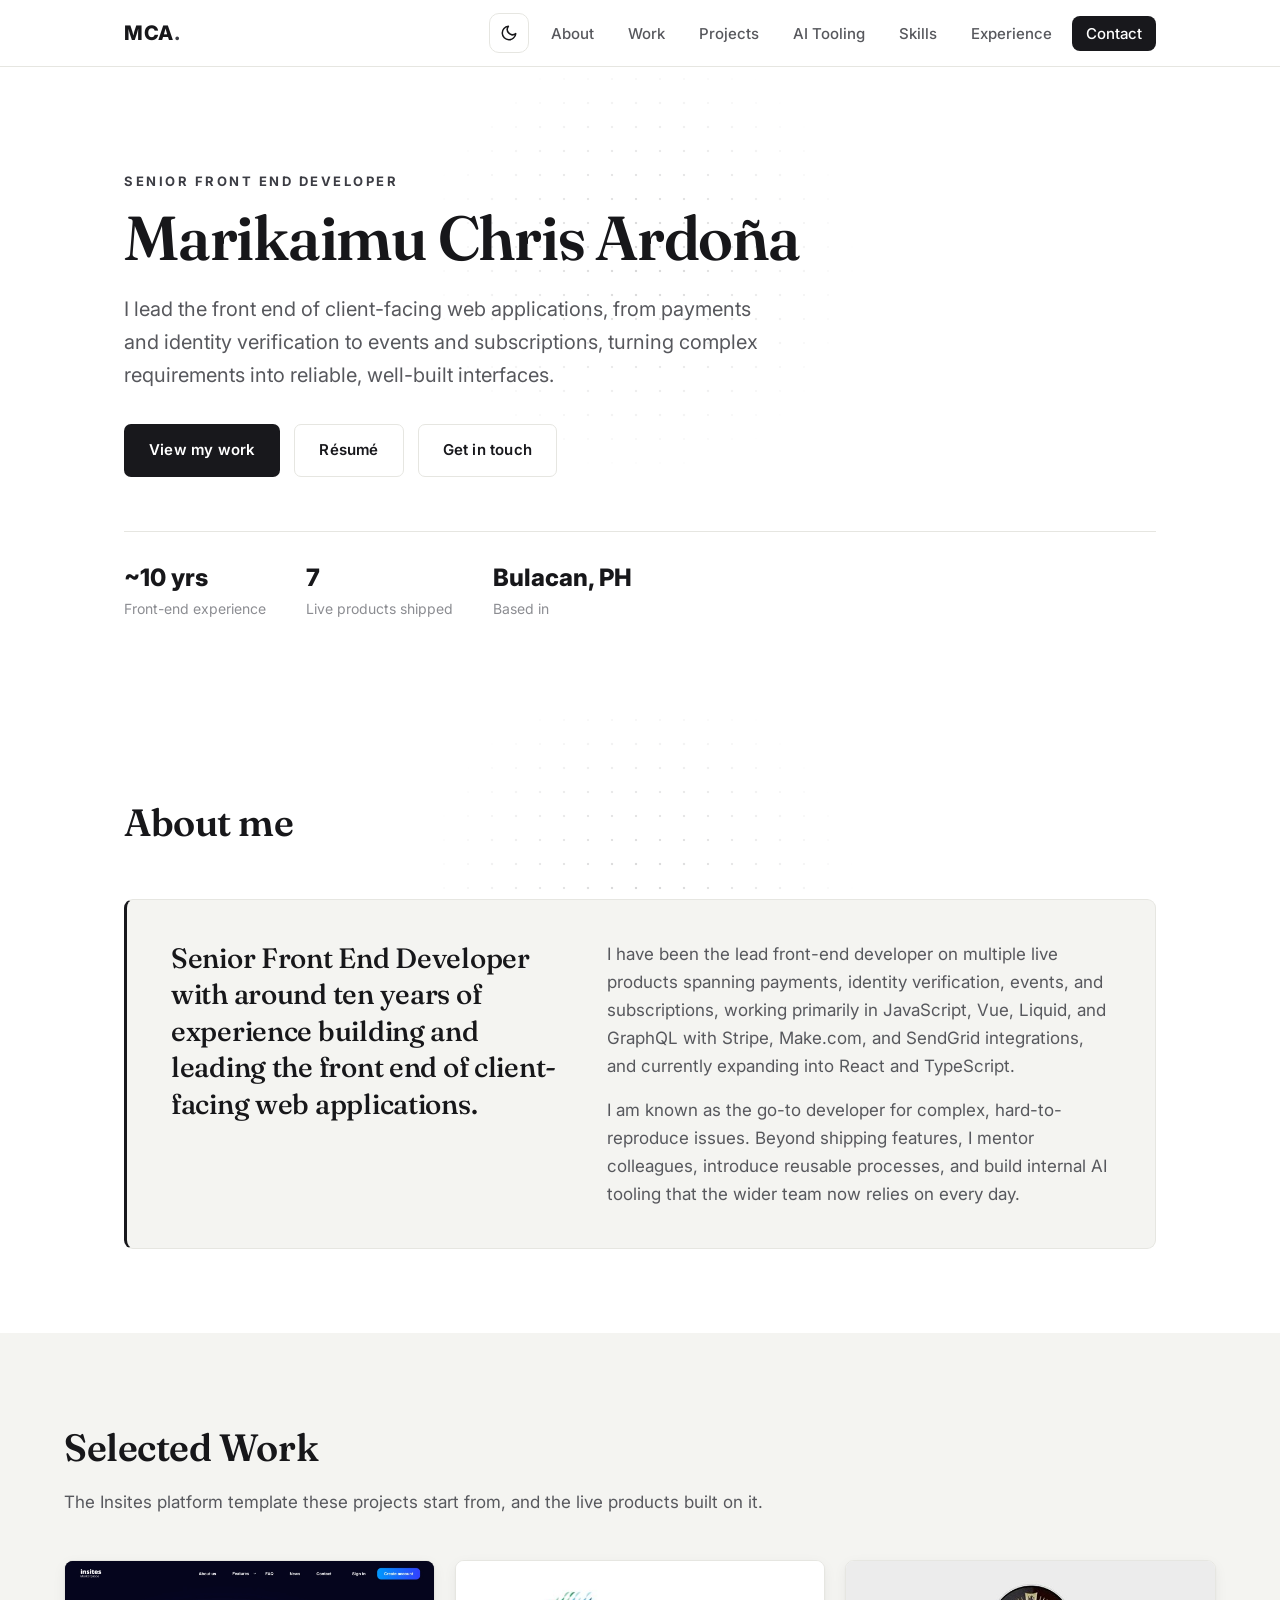
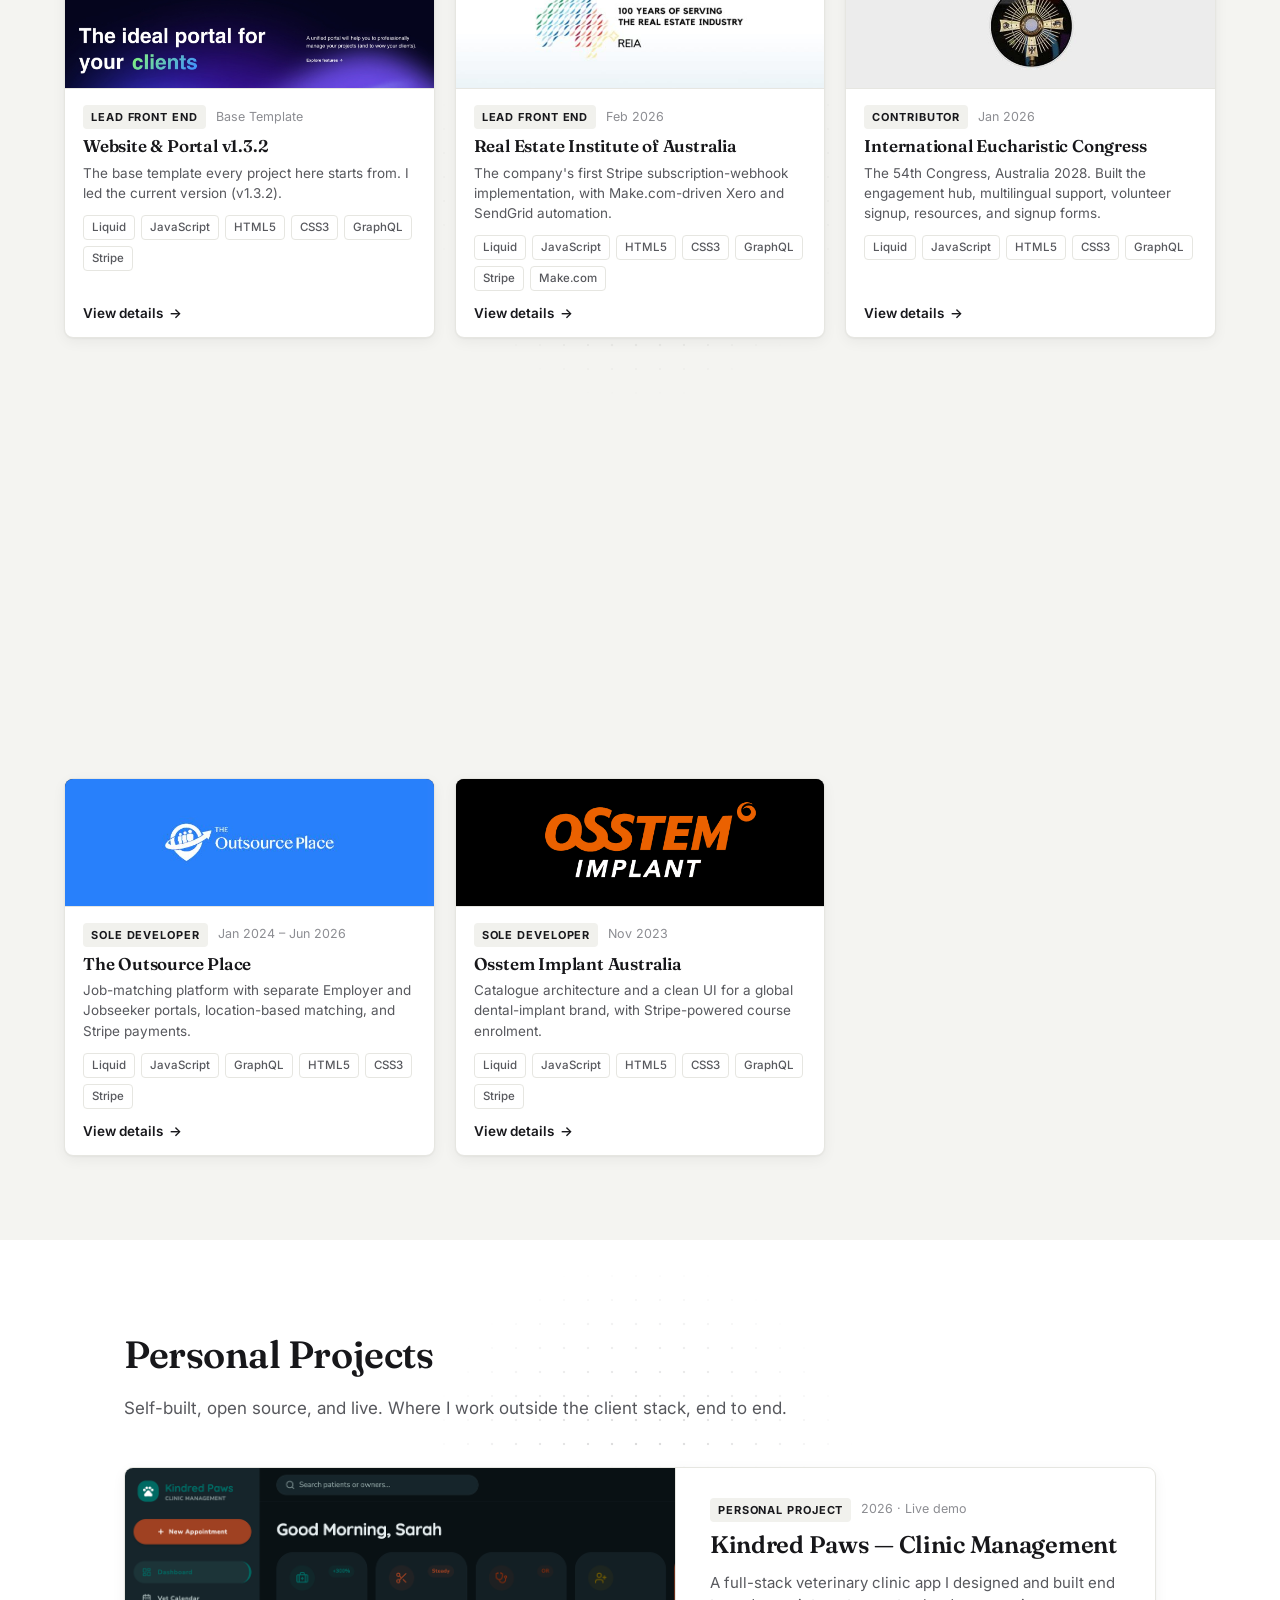
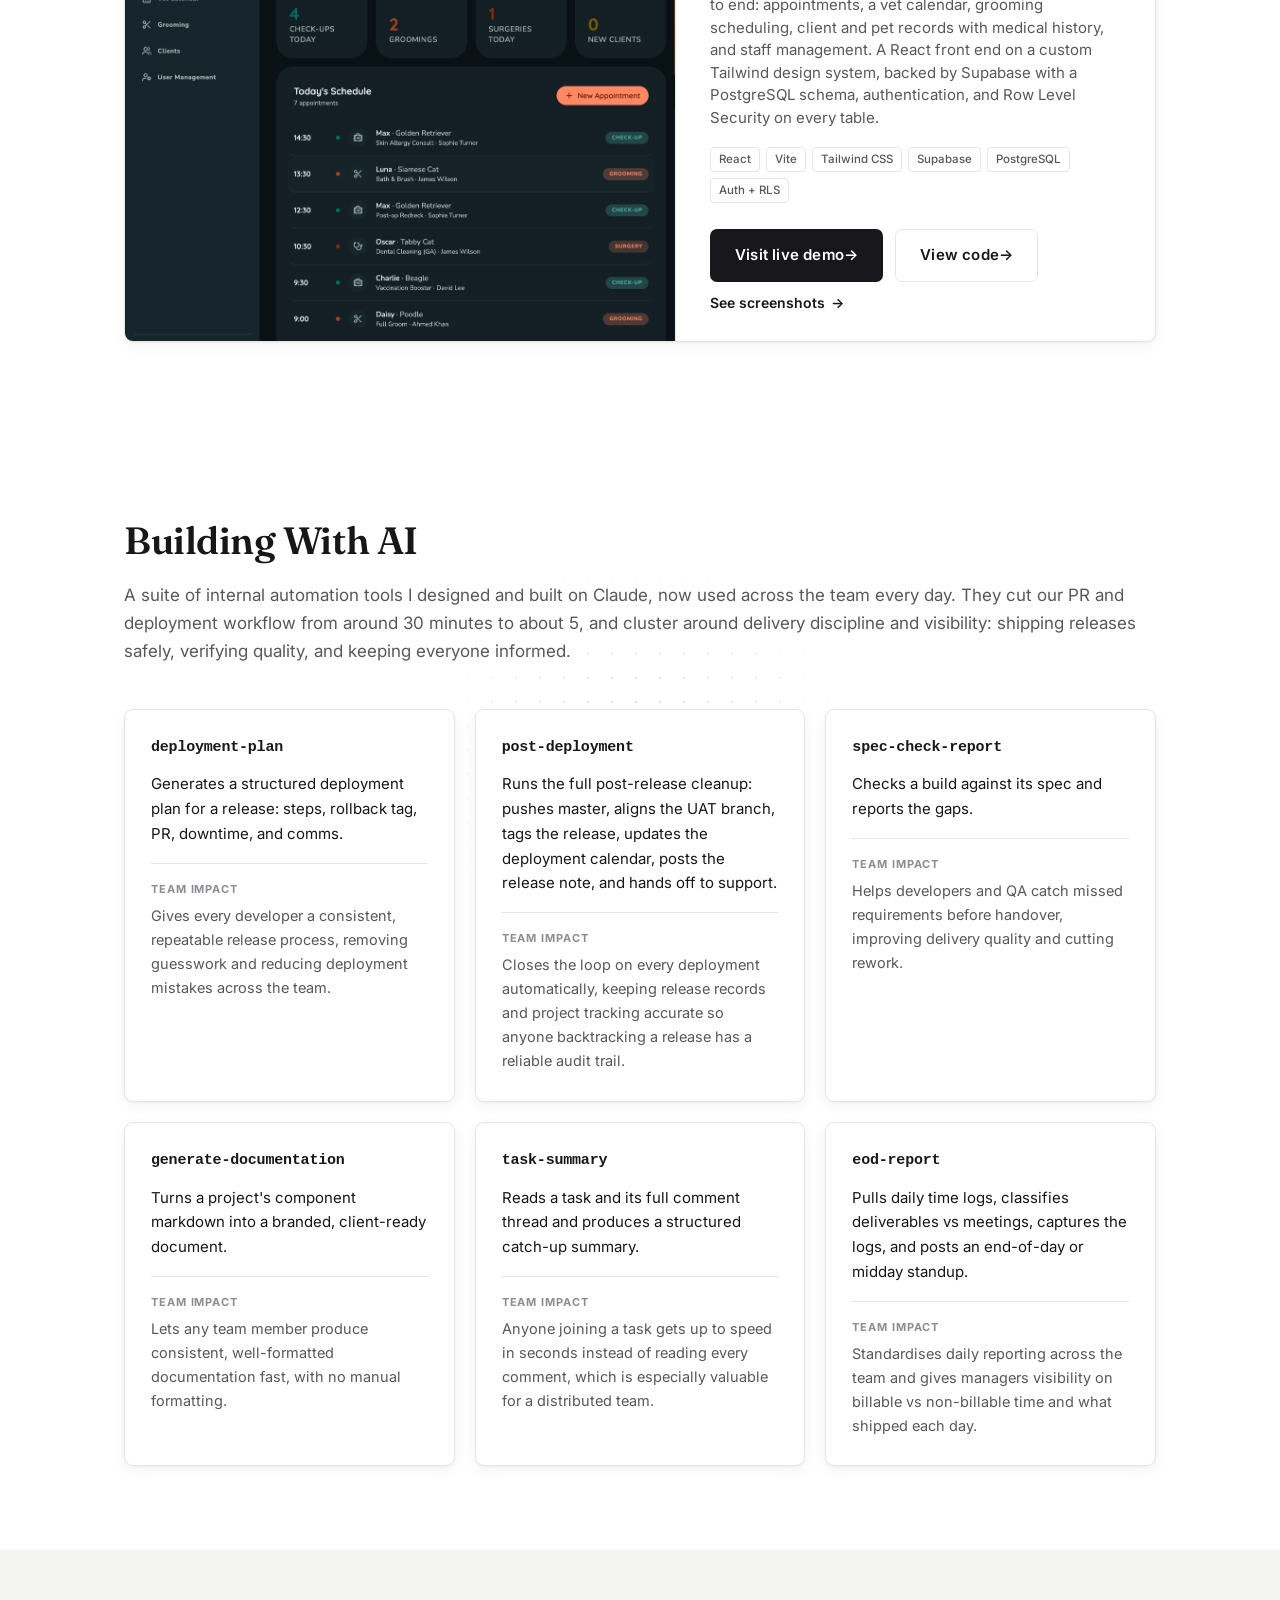
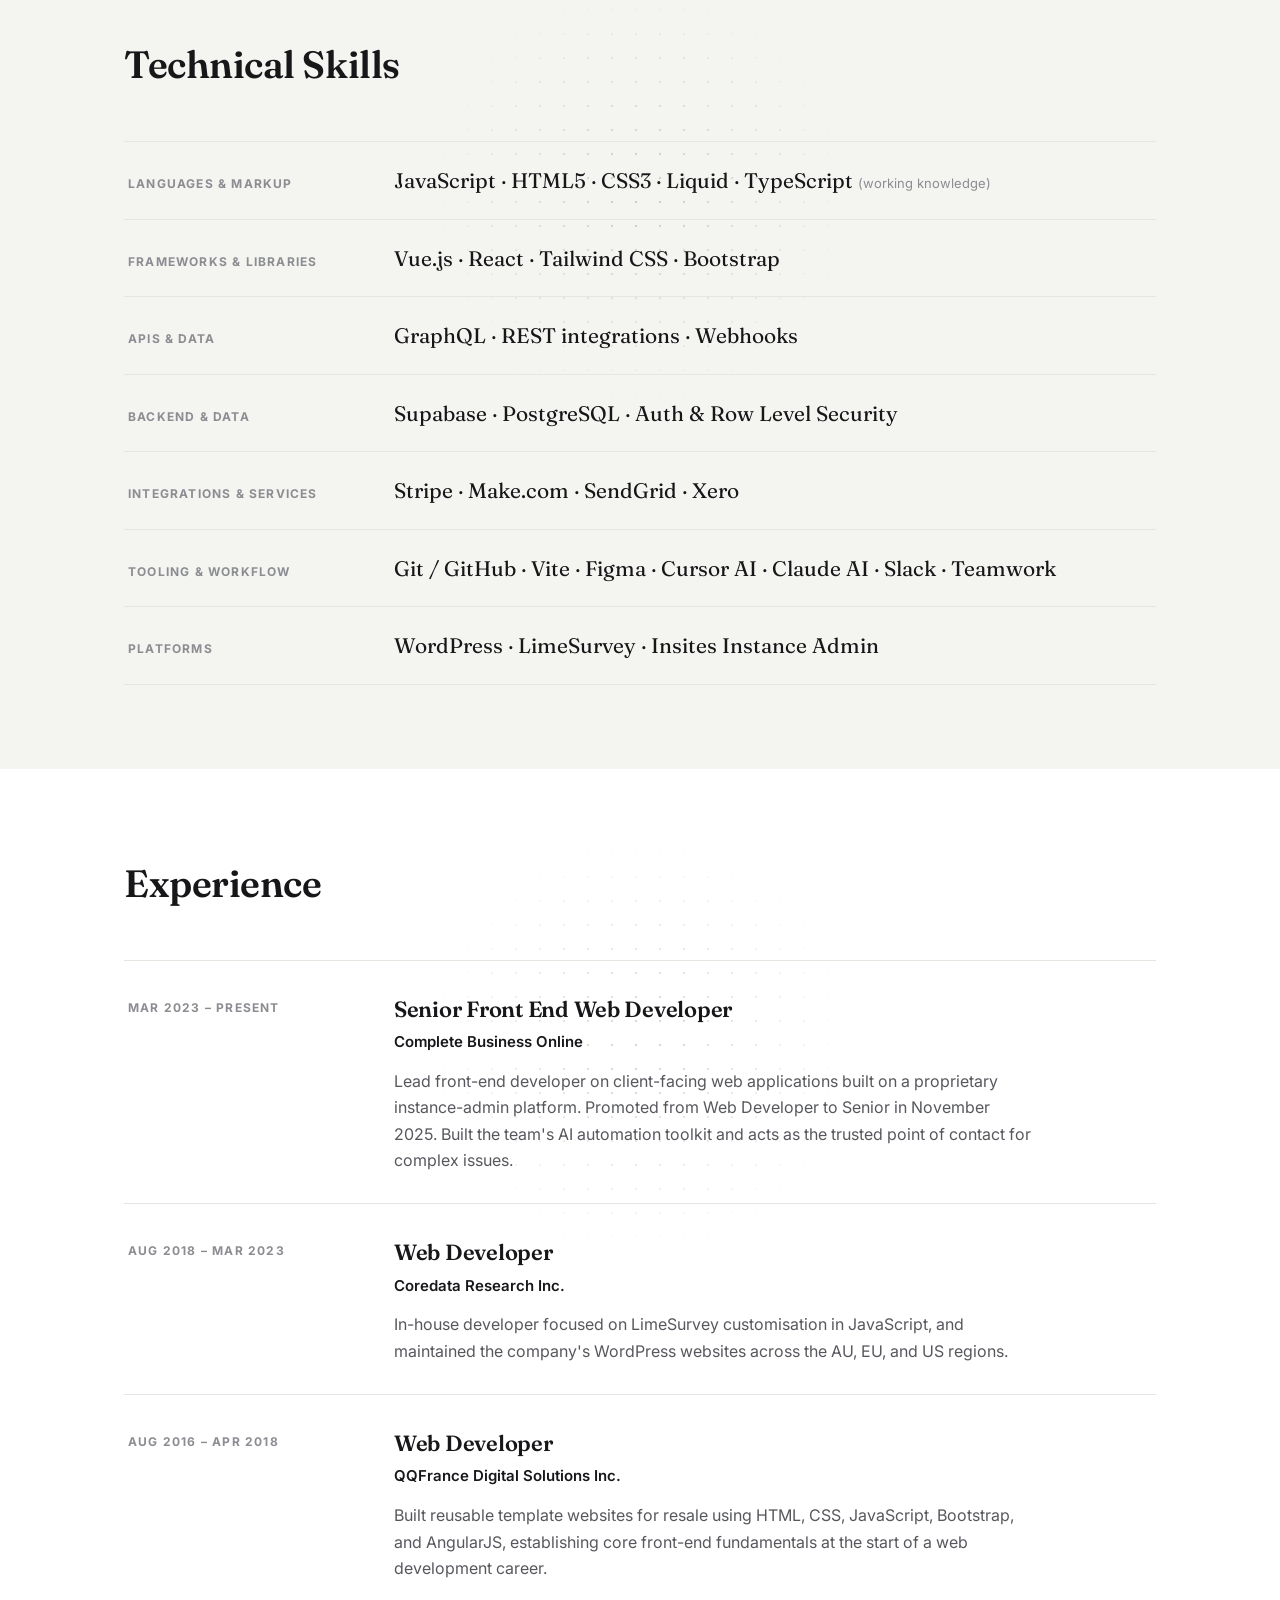
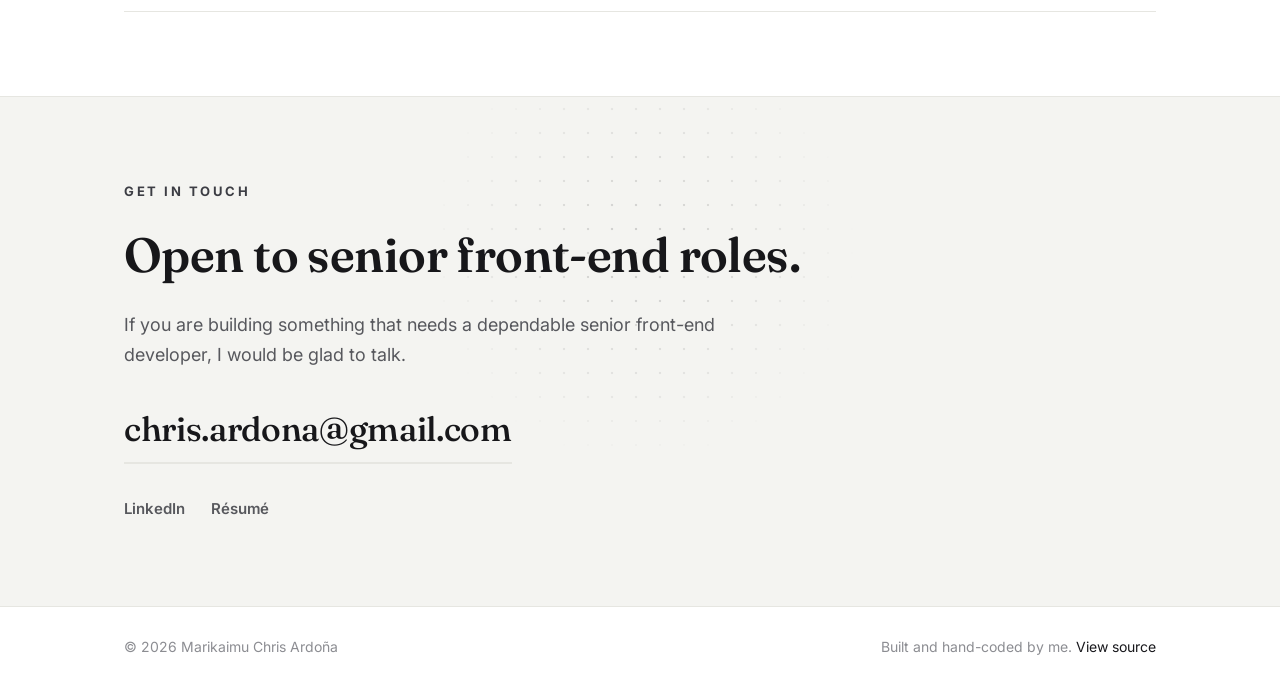
==== index.html @ 9d28af38 "Separate personal projects, compact cards, expand skills - New 'Personal Projects' section with a fe" ====
<!DOCTYPE html>
<html lang="en">
<head>
  <meta charset="UTF-8" />
  <meta name="viewport" content="width=device-width, initial-scale=1.0" />
  <title>Marikaimu Chris Ardoña — Senior Front End Developer</title>
  <meta name="description" content="Senior Front End Developer with around ten years of experience leading the front end of client-facing web applications across payments, identity verification, events, and subscriptions." />
  <meta name="author" content="Marikaimu Chris Ardoña" />

  <!-- Open Graph -->
  <meta property="og:type" content="website" />
  <meta property="og:title" content="Marikaimu Chris Ardoña — Senior Front End Developer" />
  <meta property="og:description" content="Senior Front End Developer leading client-facing web application builds. Vue, JavaScript, GraphQL, Stripe, and more." />
  <meta property="og:url" content="https://marikaimu-ardona.github.io" />
  <meta property="og:image" content="https://marikaimu-ardona.github.io/img/og-image.png" />
  <meta property="og:image:width" content="1200" />
  <meta property="og:image:height" content="630" />

  <!-- Twitter -->
  <meta name="twitter:card" content="summary_large_image" />
  <meta name="twitter:title" content="Marikaimu Chris Ardoña — Senior Front End Developer" />
  <meta name="twitter:description" content="Senior Front End Developer leading client-facing web application builds. Vue, JavaScript, GraphQL, Stripe, and more." />
  <meta name="twitter:image" content="https://marikaimu-ardona.github.io/img/og-image.png" />

  <!-- Icons -->
  <link rel="icon" href="favicon.svg" type="image/svg+xml" />
  <link rel="apple-touch-icon" href="apple-touch-icon.png" />

  <!-- Set theme before paint to avoid a flash of the wrong theme -->
  <script>
    (function () {
      try {
        var t = localStorage.getItem("theme");
        if (!t) t = window.matchMedia("(prefers-color-scheme: dark)").matches ? "dark" : "light";
        document.documentElement.setAttribute("data-theme", t);
      } catch (e) {}
    })();
  </script>

  <link rel="preconnect" href="https://fonts.googleapis.com" />
  <link rel="preconnect" href="https://fonts.gstatic.com" crossorigin />
  <link rel="stylesheet" href="https://fonts.googleapis.com/css2?family=Fraunces:opsz,wght@9..144,400;9..144,500;9..144,600;9..144,700&family=Inter:wght@400;500;600;700&display=swap" />
  <link rel="stylesheet" href="css/styles.css" />
</head>
<body>

  <!-- ============ Header / Nav ============ -->
  <header class="site-header" id="top">
    <div class="container nav-bar">
      <a href="#top" class="brand">MCA<span class="brand-dot">.</span></a>

      <div class="nav-cluster">
        <button class="theme-toggle" id="theme-toggle" type="button" aria-label="Toggle dark mode">
          <svg class="icon-sun" width="20" height="20" viewBox="0 0 24 24" fill="none" stroke="currentColor" stroke-width="2" stroke-linecap="round" aria-hidden="true">
            <circle cx="12" cy="12" r="4" /><path d="M12 2v2M12 20v2M4.9 4.9l1.4 1.4M17.7 17.7l1.4 1.4M2 12h2M20 12h2M4.9 19.1l1.4-1.4M17.7 6.3l1.4-1.4" />
          </svg>
          <svg class="icon-moon" width="18" height="18" viewBox="0 0 24 24" fill="none" stroke="currentColor" stroke-width="2" stroke-linecap="round" stroke-linejoin="round" aria-hidden="true">
            <path d="M21 12.8A9 9 0 1 1 11.2 3a7 7 0 0 0 9.8 9.8z" />
          </svg>
        </button>

        <nav class="nav" aria-label="Primary">
          <button class="nav-toggle" aria-expanded="false" aria-controls="nav-menu" aria-label="Toggle navigation">
            <span></span><span></span><span></span>
          </button>
          <ul class="nav-menu" id="nav-menu">
            <li><a href="#about">About</a></li>
            <li><a href="#work">Work</a></li>
            <li><a href="#personal">Projects</a></li>
            <li><a href="#tooling">AI Tooling</a></li>
            <li><a href="#skills">Skills</a></li>
            <li><a href="#experience">Experience</a></li>
            <li><a href="#contact" class="nav-cta">Contact</a></li>
          </ul>
        </nav>
      </div>
    </div>
  </header>

  <div class="nav-overlay" aria-hidden="true"></div>

  <main>

    <!-- ============ Hero ============ -->
    <section class="hero">
      <div class="container hero-inner">
        <p class="hero-eyebrow">Senior Front End Developer</p>
        <h1 class="hero-title">Marikaimu Chris Ardoña</h1>
        <p class="hero-lead">
          I lead the front end of client-facing web applications, from payments and identity
          verification to events and subscriptions, turning complex requirements into reliable,
          well-built interfaces.
        </p>
        <div class="hero-actions">
          <a href="#work" class="btn btn-primary">View my work</a>
          <a href="resume.html" class="btn btn-ghost">Résumé</a>
          <a href="#contact" class="btn btn-ghost">Get in touch</a>
        </div>
        <ul class="hero-stats">
          <li><strong data-count-to="10" data-prefix="~" data-suffix=" yrs">~10 yrs</strong><span>Front-end experience</span></li>
          <li><strong data-count-to="7">7</strong><span>Live products shipped</span></li>
          <li><strong>Bulacan, PH</strong><span>Based in</span></li>
        </ul>
      </div>
    </section>

    <!-- ============ About ============ -->
    <section id="about" class="section">
      <div class="container">
        <header class="section-head reveal">
          <h2>About me</h2>
        </header>
        <div class="about-panel reveal">
          <div class="about-grid">
            <p class="about-lead">
              Senior Front End Developer with around ten years of experience building and leading
              the front end of client-facing web applications.
            </p>
            <div class="about-body">
              <p>
                I have been the lead front-end developer on multiple live products spanning payments,
                identity verification, events, and subscriptions, working primarily in JavaScript, Vue,
                Liquid, and GraphQL with Stripe, Make.com, and SendGrid integrations, and currently
                expanding into React and TypeScript.
              </p>
              <p>
                I am known as the go-to developer for complex, hard-to-reproduce issues. Beyond shipping
                features, I mentor colleagues, introduce reusable processes, and build internal AI tooling
                that the wider team now relies on every day.
              </p>
            </div>
          </div>
        </div>
      </div>
    </section>

    <!-- ============ Work ============ -->
    <section id="work" class="section section-alt">
      <div class="container">
        <header class="section-head reveal">
          <h2>Selected Work</h2>
          <p class="section-sub">The Insites platform template these projects start from, and the live products built on it.</p>
        </header>

        <div class="projects">

          <!-- Website & Portal template (foundation) -->
          <article class="project-card reveal" data-dialog="dlg-wpt">
            <div class="project-banner project-banner--top">
              <img src="img/wpt/wpt_screen.jpg" alt="Website and Portal base template" loading="lazy" />
            </div>
            <div class="project-card-body">
              <div class="project-meta">
                <span class="project-tag-role">Lead Front End</span>
                <span class="project-date">Base Template</span>
              </div>
              <h3 class="project-title">Website &amp; Portal v1.3.2</h3>
              <p class="project-blurb">The base template every project here starts from. I led the current version (v1.3.2).</p>
              <ul class="project-tech">
                <li>Liquid</li><li>JavaScript</li><li>HTML5</li><li>CSS3</li><li>GraphQL</li><li>Stripe</li>
              </ul>
              <button type="button" class="project-view" data-dialog="dlg-wpt" aria-haspopup="dialog" aria-controls="dlg-wpt">
                View details <span aria-hidden="true">&rarr;</span>
              </button>
            </div>
          </article>

          <article class="project-card reveal" data-dialog="dlg-reia">
            <div class="project-banner">
              <img src="img/reia/reia_banner.png" alt="Real Estate Institute of Australia logo" loading="lazy" />
            </div>
            <div class="project-card-body">
              <div class="project-meta">
                <span class="project-tag-role">Lead Front End</span>
                <span class="project-date">Feb 2026</span>
              </div>
              <h3 class="project-title">Real Estate Institute of Australia</h3>
              <p class="project-blurb">The company's first Stripe subscription-webhook implementation, with Make.com-driven Xero and SendGrid automation.</p>
              <ul class="project-tech">
                <li>Liquid</li><li>JavaScript</li><li>HTML5</li><li>CSS3</li><li>GraphQL</li><li>Stripe</li><li>Make.com</li>
              </ul>
              <button type="button" class="project-view" data-dialog="dlg-reia" aria-haspopup="dialog" aria-controls="dlg-reia">
                View details <span aria-hidden="true">&rarr;</span>
              </button>
            </div>
          </article>

          <article class="project-card reveal" data-dialog="dlg-iec">
            <div class="project-banner">
              <img src="img/iec/iec_banner.png" alt="International Eucharistic Congress emblem" loading="lazy" />
            </div>
            <div class="project-card-body">
              <div class="project-meta">
                <span class="project-tag-role">Contributor</span>
                <span class="project-date">Jan 2026</span>
              </div>
              <h3 class="project-title">International Eucharistic Congress</h3>
              <p class="project-blurb">The 54th Congress, Australia 2028. Built the engagement hub, multilingual support, volunteer signup, resources, and signup forms.</p>
              <ul class="project-tech">
                <li>Liquid</li><li>JavaScript</li><li>HTML5</li><li>CSS3</li><li>GraphQL</li>
              </ul>
              <button type="button" class="project-view" data-dialog="dlg-iec" aria-haspopup="dialog" aria-controls="dlg-iec">
                View details <span aria-hidden="true">&rarr;</span>
              </button>
            </div>
          </article>

          <article class="project-card reveal" data-dialog="dlg-gyc">
            <div class="project-banner">
              <img src="img/gyc/gyc_banner.png" alt="Grand Yacht Crew logo" loading="lazy" />
            </div>
            <div class="project-card-body">
              <div class="project-meta">
                <span class="project-tag-role">Contributor</span>
                <span class="project-date">Jul 2025</span>
              </div>
              <h3 class="project-title">Grand Yacht Crew</h3>
              <p class="project-blurb">Community platform for professional yacht crew. Built key pages on a heavily customised UI and began integrating AI-assisted development.</p>
              <ul class="project-tech">
                <li>Liquid</li><li>JavaScript</li><li>HTML5</li><li>CSS3</li><li>GraphQL</li>
              </ul>
              <button type="button" class="project-view" data-dialog="dlg-gyc" aria-haspopup="dialog" aria-controls="dlg-gyc">
                View details <span aria-hidden="true">&rarr;</span>
              </button>
            </div>
          </article>

          <article class="project-card reveal" data-dialog="dlg-ncchc">
            <div class="project-banner">
              <img src="img/ncchc/ncchc_banner.png" alt="Family Day Care Australia logo" loading="lazy" />
            </div>
            <div class="project-card-body">
              <div class="project-meta">
                <span class="project-tag-role">Lead Front End</span>
                <span class="project-date">Jun 2025</span>
              </div>
              <h3 class="project-title">Nationally Coordinated Criminal History Checks</h3>
              <p class="project-blurb">Criminal background-check platform with Stripe payments and a points-based ID and selfie verification flow.</p>
              <ul class="project-tech">
                <li>Vue</li><li>JavaScript</li><li>Liquid</li><li>HTML5</li><li>CSS3</li><li>GraphQL</li><li>Stripe</li>
              </ul>
              <button type="button" class="project-view" data-dialog="dlg-ncchc" aria-haspopup="dialog" aria-controls="dlg-ncchc">
                View details <span aria-hidden="true">&rarr;</span>
              </button>
            </div>
          </article>

          <article class="project-card reveal" data-dialog="dlg-abcc">
            <div class="project-banner">
              <img src="img/bcc/bcc_banner.png" alt="Australian British Chamber of Commerce logo" loading="lazy" />
            </div>
            <div class="project-card-body">
              <div class="project-meta">
                <span class="project-tag-role">Lead Front End</span>
                <span class="project-date">Apr 2024</span>
              </div>
              <h3 class="project-title">Australian British Chamber of Commerce</h3>
              <p class="project-blurb">Events platform with a Make.com automation syncing Xero and SendGrid, plus real-time Slack error alerts.</p>
              <ul class="project-tech">
                <li>Liquid</li><li>JavaScript</li><li>HTML5</li><li>CSS3</li><li>GraphQL</li><li>Stripe</li><li>Make.com</li>
              </ul>
              <button type="button" class="project-view" data-dialog="dlg-abcc" aria-haspopup="dialog" aria-controls="dlg-abcc">
                View details <span aria-hidden="true">&rarr;</span>
              </button>
            </div>
          </article>

          <article class="project-card reveal" data-dialog="dlg-top">
            <div class="project-banner">
              <img src="img/top/top_banner.png" alt="The Outsource Place logo" loading="lazy" />
            </div>
            <div class="project-card-body">
              <div class="project-meta">
                <span class="project-tag-role">Sole Developer</span>
                <span class="project-date">Jan 2024 &ndash; Jun 2026</span>
              </div>
              <h3 class="project-title">The Outsource Place</h3>
              <p class="project-blurb">Job-matching platform with separate Employer and Jobseeker portals, location-based matching, and Stripe payments.</p>
              <ul class="project-tech">
                <li>Liquid</li><li>JavaScript</li><li>GraphQL</li><li>HTML5</li><li>CSS3</li><li>Stripe</li>
              </ul>
              <button type="button" class="project-view" data-dialog="dlg-top" aria-haspopup="dialog" aria-controls="dlg-top">
                View details <span aria-hidden="true">&rarr;</span>
              </button>
            </div>
          </article>

          <article class="project-card reveal" data-dialog="dlg-oss">
            <div class="project-banner">
              <img src="img/oss/oss_banner.png" alt="Osstem Implant logo" loading="lazy" />
            </div>
            <div class="project-card-body">
              <div class="project-meta">
                <span class="project-tag-role">Sole Developer</span>
                <span class="project-date">Nov 2023</span>
              </div>
              <h3 class="project-title">Osstem Implant Australia</h3>
              <p class="project-blurb">Catalogue architecture and a clean UI for a global dental-implant brand, with Stripe-powered course enrolment.</p>
              <ul class="project-tech">
                <li>Liquid</li><li>JavaScript</li><li>HTML5</li><li>CSS3</li><li>GraphQL</li><li>Stripe</li>
              </ul>
              <button type="button" class="project-view" data-dialog="dlg-oss" aria-haspopup="dialog" aria-controls="dlg-oss">
                View details <span aria-hidden="true">&rarr;</span>
              </button>
            </div>
          </article>

        </div>

      </div>
    </section>

    <!-- ============ Personal Projects ============ -->
    <section id="personal" class="section">
      <div class="container">
        <header class="section-head reveal">
          <h2>Personal Projects</h2>
          <p class="section-sub">Self-built, open source, and live. Where I work outside the client stack, end to end.</p>
        </header>

        <article class="featured-card reveal">
          <div class="featured-media">
            <img src="img/petclinic/petclinic_dashboard.png" alt="Kindred Paws clinic management dashboard" loading="lazy" />
          </div>
          <div class="featured-body">
            <div class="project-meta">
              <span class="project-tag-role">Personal Project</span>
              <span class="project-date">2026 &middot; Live demo</span>
            </div>
            <h3 class="project-title">Kindred Paws &mdash; Clinic Management</h3>
            <p class="project-blurb">A full-stack veterinary clinic app I designed and built end to end: appointments, a vet calendar, grooming scheduling, client and pet records with medical history, and staff management. A React front end on a custom Tailwind design system, backed by Supabase with a PostgreSQL schema, authentication, and Row Level Security on every table.</p>
            <ul class="project-tech">
              <li>React</li><li>Vite</li><li>Tailwind CSS</li><li>Supabase</li><li>PostgreSQL</li><li>Auth + RLS</li>
            </ul>
            <div class="featured-actions">
              <a class="btn btn-primary" href="https://marikaimu-ardona.github.io/pet-clinic-management/" target="_blank" rel="noopener noreferrer">
                Visit live demo <span aria-hidden="true">&rarr;</span>
              </a>
              <a class="btn btn-ghost" href="https://github.com/marikaimu-ardona/pet-clinic-management" target="_blank" rel="noopener noreferrer">
                View code <span aria-hidden="true">&rarr;</span>
              </a>
              <button type="button" class="featured-gallery-link" data-dialog="dlg-petclinic" aria-haspopup="dialog" aria-controls="dlg-petclinic">
                See screenshots <span aria-hidden="true">&rarr;</span>
              </button>
            </div>
          </div>
        </article>
      </div>
    </section>

    <!-- ============ AI Tooling highlight ============ -->
    <section id="tooling" class="section">
      <div class="container">
        <header class="section-head reveal">
          <h2>Building With AI</h2>
          <p class="section-sub">A suite of internal automation tools I designed and built on Claude, now used across the team every day. They cut our PR and deployment workflow from around 30 minutes to about 5, and cluster around delivery discipline and visibility: shipping releases safely, verifying quality, and keeping everyone informed.</p>
        </header>

        <div class="tool-grid">

          <article class="tool-card reveal">
            <h3>deployment-plan</h3>
            <p class="tool-what">Generates a structured deployment plan for a release: steps, rollback tag, PR, downtime, and comms.</p>
            <div class="tool-help">
              <span class="tool-label">Team impact</span>
              <p>Gives every developer a consistent, repeatable release process, removing guesswork and reducing deployment mistakes across the team.</p>
            </div>
          </article>

          <article class="tool-card reveal">
            <h3>post-deployment</h3>
            <p class="tool-what">Runs the full post-release cleanup: pushes master, aligns the UAT branch, tags the release, updates the deployment calendar, posts the release note, and hands off to support.</p>
            <div class="tool-help">
              <span class="tool-label">Team impact</span>
              <p>Closes the loop on every deployment automatically, keeping release records and project tracking accurate so anyone backtracking a release has a reliable audit trail.</p>
            </div>
          </article>

          <article class="tool-card reveal">
            <h3>spec-check-report</h3>
            <p class="tool-what">Checks a build against its spec and reports the gaps.</p>
            <div class="tool-help">
              <span class="tool-label">Team impact</span>
              <p>Helps developers and QA catch missed requirements before handover, improving delivery quality and cutting rework.</p>
            </div>
          </article>

          <article class="tool-card reveal">
            <h3>generate-documentation</h3>
            <p class="tool-what">Turns a project's component markdown into a branded, client-ready document.</p>
            <div class="tool-help">
              <span class="tool-label">Team impact</span>
              <p>Lets any team member produce consistent, well-formatted documentation fast, with no manual formatting.</p>
            </div>
          </article>

          <article class="tool-card reveal">
            <h3>task-summary</h3>
            <p class="tool-what">Reads a task and its full comment thread and produces a structured catch-up summary.</p>
            <div class="tool-help">
              <span class="tool-label">Team impact</span>
              <p>Anyone joining a task gets up to speed in seconds instead of reading every comment, which is especially valuable for a distributed team.</p>
            </div>
          </article>

          <article class="tool-card reveal">
            <h3>eod-report</h3>
            <p class="tool-what">Pulls daily time logs, classifies deliverables vs meetings, captures the logs, and posts an end-of-day or midday standup.</p>
            <div class="tool-help">
              <span class="tool-label">Team impact</span>
              <p>Standardises daily reporting across the team and gives managers visibility on billable vs non-billable time and what shipped each day.</p>
            </div>
          </article>

        </div>
      </div>
    </section>

    <!-- ============ Skills ============ -->
    <section id="skills" class="section section-alt">
      <div class="container">
        <header class="section-head reveal">
          <h2>Technical Skills</h2>
        </header>
        <dl class="skills-list reveal">
          <div class="skill-row">
            <dt>Languages &amp; Markup</dt>
            <dd>JavaScript &middot; HTML5 &middot; CSS3 &middot; Liquid &middot; TypeScript <span class="skill-note">(working knowledge)</span></dd>
          </div>
          <div class="skill-row">
            <dt>Frameworks &amp; Libraries</dt>
            <dd>Vue.js &middot; React &middot; Tailwind CSS &middot; Bootstrap</dd>
          </div>
          <div class="skill-row">
            <dt>APIs &amp; Data</dt>
            <dd>GraphQL &middot; REST integrations &middot; Webhooks</dd>
          </div>
          <div class="skill-row">
            <dt>Backend &amp; Data</dt>
            <dd>Supabase &middot; PostgreSQL &middot; Auth &amp; Row Level Security</dd>
          </div>
          <div class="skill-row">
            <dt>Integrations &amp; Services</dt>
            <dd>Stripe &middot; Make.com &middot; SendGrid &middot; Xero</dd>
          </div>
          <div class="skill-row">
            <dt>Tooling &amp; Workflow</dt>
            <dd>Git / GitHub &middot; Vite &middot; Figma &middot; Cursor AI &middot; Claude AI &middot; Slack &middot; Teamwork</dd>
          </div>
          <div class="skill-row">
            <dt>Platforms</dt>
            <dd>WordPress &middot; LimeSurvey &middot; Insites Instance Admin</dd>
          </div>
        </dl>
      </div>
    </section>

    <!-- ============ Experience ============ -->
    <section id="experience" class="section">
      <div class="container">
        <header class="section-head reveal">
          <h2>Experience</h2>
        </header>
        <div class="xp-list reveal">
          <article class="xp-row">
            <div class="xp-period">Mar 2023 &ndash; Present</div>
            <div class="xp-detail">
              <h3 class="xp-role">Senior Front End Web Developer</h3>
              <p class="xp-company">Complete Business Online</p>
              <p class="xp-desc">
                Lead front-end developer on client-facing web applications built on a proprietary
                instance-admin platform. Promoted from Web Developer to Senior in November 2025. Built the
                team's AI automation toolkit and acts as the trusted point of contact for complex issues.
              </p>
            </div>
          </article>
          <article class="xp-row">
            <div class="xp-period">Aug 2018 &ndash; Mar 2023</div>
            <div class="xp-detail">
              <h3 class="xp-role">Web Developer</h3>
              <p class="xp-company">Coredata Research Inc.</p>
              <p class="xp-desc">
                In-house developer focused on LimeSurvey customisation in JavaScript, and maintained the
                company's WordPress websites across the AU, EU, and US regions.
              </p>
            </div>
          </article>
          <article class="xp-row">
            <div class="xp-period">Aug 2016 &ndash; Apr 2018</div>
            <div class="xp-detail">
              <h3 class="xp-role">Web Developer</h3>
              <p class="xp-company">QQFrance Digital Solutions Inc.</p>
              <p class="xp-desc">
                Built reusable template websites for resale using HTML, CSS, JavaScript, Bootstrap, and
                AngularJS, establishing core front-end fundamentals at the start of a web development career.
              </p>
            </div>
          </article>
        </div>
      </div>
    </section>

    <!-- ============ Contact ============ -->
    <section id="contact" class="section section-contact">
      <div class="container contact-inner reveal">
        <p class="contact-eyebrow">Get in touch</p>
        <h2>Open to senior front-end roles.</h2>
        <p class="contact-lead">
          If you are building something that needs a dependable senior front-end developer, I would be
          glad to talk.
        </p>
        <a class="contact-email" href="mailto:chris.ardona@gmail.com">chris.ardona@gmail.com</a>
        <ul class="contact-links">
          <li><a href="https://www.linkedin.com/in/marikaimu-chris-ardona/" target="_blank" rel="noopener noreferrer">LinkedIn</a></li>
          <li><a href="resume.html">Résumé</a></li>
        </ul>
      </div>
    </section>

        <!-- ============ Project detail dialogs ============ -->
        <div class="dialogs">

          <div class="dialog-backdrop" id="dlg-wpt" role="dialog" aria-modal="true" aria-labelledby="dlg-wpt-t" hidden>
            <div class="dialog">
              <button class="dialog-close" type="button" aria-label="Close details">&times;</button>
              <figure class="dialog-figure">
                <img src="img/wpt/wpt_screen.jpg" alt="Website and Portal base template" />
              </figure>
              <div class="dialog-content">
                <div class="project-meta">
                  <span class="project-tag-role">Lead Front End</span>
                  <span class="project-date">Base Template</span>
                </div>
                <h3 id="dlg-wpt-t">Website &amp; Portal v1.3.2</h3>
                <p>
                  Website and Portal v1.3.2 is the base template that every project in this showcase is built
                  on. It provides the core website and client-portal foundation, a unified starting point that
                  each project then customises for its own brand, content, and features. I led the current
                  version, refining the shared website and portal foundation the team now builds on.
                </p>
                <ul class="project-tech">
                  <li>Liquid</li><li>JavaScript</li><li>HTML5</li><li>CSS3</li><li>GraphQL</li><li>Stripe</li>
                </ul>
                <a class="btn btn-primary" href="https://website-and-portal-v132-release.staging.oregon.platform-os.com/" target="_blank" rel="noopener noreferrer">
                  View the template <span aria-hidden="true">&rarr;</span>
                </a>
              </div>
            </div>
          </div>

          <div class="dialog-backdrop" id="dlg-oss" role="dialog" aria-modal="true" aria-labelledby="dlg-oss-t" hidden>
            <div class="dialog">
              <button class="dialog-close" type="button" aria-label="Close details">&times;</button>
              <figure class="dialog-figure">
                <img src="img/oss/oss_screens.jpg" alt="Screens from the Osstem Implant Australia website" />
              </figure>
              <div class="dialog-content">
                <div class="project-meta">
                  <span class="project-tag-role">Sole Developer</span>
                  <span class="project-date">Live since Nov 2023</span>
                </div>
                <h3 id="dlg-oss-t">Osstem Implant Australia</h3>
                <p>
                  Osstem Implant is the world's 4th largest dental-implant company, used in more than 80
                  countries, and a leading implant brand out of Korea. For the Australian site I led the front
                  end, building the catalogue architecture, a multi-level menu and submenu system spanning
                  implant systems, surgical kits, and equipment, with a clean, professional UI. I also
                  implemented Stripe payments for the implant-training course enrolment. The product eShop is
                  handled by a third-party provider.
                </p>
                <ul class="project-tech">
                  <li>Liquid</li><li>JavaScript</li><li>HTML5</li><li>CSS3</li><li>GraphQL</li><li>Stripe</li>
                </ul>
                <a class="btn btn-primary" href="https://www.osstem.com.au/" target="_blank" rel="noopener noreferrer">
                  Visit live site <span aria-hidden="true">&rarr;</span>
                </a>
              </div>
            </div>
          </div>

          <div class="dialog-backdrop" id="dlg-top" role="dialog" aria-modal="true" aria-labelledby="dlg-top-t" hidden>
            <div class="dialog">
              <button class="dialog-close" type="button" aria-label="Close details">&times;</button>
              <figure class="dialog-figure">
                <img src="img/top/top_screens.png" alt="Screens from The Outsource Place website" />
              </figure>
              <div class="dialog-content">
                <div class="project-meta">
                  <span class="project-tag-role">Sole Developer</span>
                  <span class="project-date">Live Jan 2024 to Jun 2026</span>
                </div>
                <h3 id="dlg-top-t">The Outsource Place</h3>
                <p>
                  The Outsource Place is a platform where job seekers meet employers. Job seekers get easy access
                  to job listings, personalised recommendations, and tools to support their search, while employers
                  find suitable candidates quickly and efficiently. I led the front end, building two distinct
                  account types, Employer and Jobseeker, each with its own portal view and payment type, plus
                  location-based job matching, with Stripe handling payments.
                </p>
                <ul class="project-tech">
                  <li>Liquid</li><li>JavaScript</li><li>GraphQL</li><li>HTML5</li><li>CSS3</li><li>Stripe</li>
                </ul>
                <a class="btn btn-primary" href="https://top-wcp-uat.staging.oregon.platform-os.com/" target="_blank" rel="noopener noreferrer">
                  Visit live site <span aria-hidden="true">&rarr;</span>
                </a>
              </div>
            </div>
          </div>

          <div class="dialog-backdrop" id="dlg-abcc" role="dialog" aria-modal="true" aria-labelledby="dlg-abcc-t" hidden>
            <div class="dialog">
              <button class="dialog-close" type="button" aria-label="Close details">&times;</button>
              <figure class="dialog-figure dialog-figure--grid">
                <img src="img/bcc/bcc_screen_1.png" alt="Australian British Chamber of Commerce homepage" />
                <img src="img/bcc/bcc_screen_2.png" alt="Australian British Chamber of Commerce membership page" />
              </figure>
              <div class="dialog-content">
                <div class="project-meta">
                  <span class="project-tag-role">Lead Front End</span>
                  <span class="project-date">Live since Apr 2024</span>
                </div>
                <h3 id="dlg-abcc-t">Australian British Chamber of Commerce</h3>
                <p>
                  An events platform for the chamber. I led the front end and built a Make.com automation that
                  syncs Xero and SendGrid and surfaces error alerts to Slack in real time, keeping event
                  operations and finance in step.
                </p>
                <ul class="project-tech">
                  <li>Liquid</li><li>JavaScript</li><li>HTML5</li><li>CSS3</li><li>GraphQL</li><li>Stripe</li><li>Make.com</li>
                </ul>
                <a class="btn btn-primary" href="https://www.britishchamber.com/" target="_blank" rel="noopener noreferrer">
                  Visit live site <span aria-hidden="true">&rarr;</span>
                </a>
              </div>
            </div>
          </div>

          <div class="dialog-backdrop" id="dlg-ncchc" role="dialog" aria-modal="true" aria-labelledby="dlg-ncchc-t" hidden>
            <div class="dialog">
              <button class="dialog-close" type="button" aria-label="Close details">&times;</button>
              <figure class="dialog-figure">
                <img src="img/ncchc/ncchc_screen.png" alt="Screens from the Nationally Coordinated Criminal History Checks website" />
              </figure>
              <div class="dialog-content">
                <div class="project-meta">
                  <span class="project-tag-role">Lead Front End</span>
                  <span class="project-date">Live since Jun 2025</span>
                </div>
                <h3 id="dlg-ncchc-t">Nationally Coordinated Criminal History Checks</h3>
                <p>
                  An Australian criminal background-check platform. I led the front end, including Stripe
                  payments and a points-based ID and selfie verification flow, integrating the AWS Rekognition
                  and NSS submission APIs delivered by the backend team, plus complex name-validation logic
                  across legal name, alias, and maiden name.
                </p>
                <ul class="project-tech">
                  <li>Vue</li><li>JavaScript</li><li>Liquid</li><li>HTML5</li><li>CSS3</li><li>GraphQL</li><li>Stripe</li>
                </ul>
                <a class="btn btn-primary" href="https://www.fdcachecks.com.au/" target="_blank" rel="noopener noreferrer">
                  Visit live site <span aria-hidden="true">&rarr;</span>
                </a>
              </div>
            </div>
          </div>

          <div class="dialog-backdrop" id="dlg-gyc" role="dialog" aria-modal="true" aria-labelledby="dlg-gyc-t" hidden>
            <div class="dialog">
              <button class="dialog-close" type="button" aria-label="Close details">&times;</button>
              <figure class="dialog-figure">
                <img src="img/gyc/gyc_screen.png" alt="Grand Yacht Crew website on a laptop" />
              </figure>
              <div class="dialog-content">
                <div class="project-meta">
                  <span class="project-tag-role">Contributor</span>
                  <span class="project-date">Live since Jul 2025</span>
                </div>
                <h3 id="dlg-gyc-t">Grand Yacht Crew</h3>
                <p>
                  A community platform for professional yacht crew. As a contributor I built several pages,
                  including Contact and the newsletter submissions, working with a UI that diverged well beyond
                  our standard template, and began integrating AI-assisted development into the build. No
                  payments or member portal.
                </p>
                <ul class="project-tech">
                  <li>Liquid</li><li>JavaScript</li><li>HTML5</li><li>CSS3</li><li>GraphQL</li>
                </ul>
                <a class="btn btn-primary" href="https://www.grandyachtcrew.com/" target="_blank" rel="noopener noreferrer">
                  Visit live site <span aria-hidden="true">&rarr;</span>
                </a>
              </div>
            </div>
          </div>

          <div class="dialog-backdrop" id="dlg-iec" role="dialog" aria-modal="true" aria-labelledby="dlg-iec-t" hidden>
            <div class="dialog">
              <button class="dialog-close" type="button" aria-label="Close details">&times;</button>
              <figure class="dialog-figure dialog-figure--grid">
                <img src="img/iec/iec_screen_1.png" alt="International Eucharistic Congress resources and parishes pages" />
                <img src="img/iec/iec_screen_2.png" alt="International Eucharistic Congress volunteer and signup pages" />
              </figure>
              <div class="dialog-content">
                <div class="project-meta">
                  <span class="project-tag-role">Contributor</span>
                  <span class="project-date">Live since Jan 2026</span>
                </div>
                <h3 id="dlg-iec-t">International Eucharistic Congress</h3>
                <p>
                  The official site for the 54th International Eucharistic Congress, coming to Australia in 2028.
                  As a contributor I worked on the engagement hub, multilingual support, the volunteer signup,
                  the resources area, and a range of signup forms.
                </p>
                <ul class="project-tech">
                  <li>Liquid</li><li>JavaScript</li><li>HTML5</li><li>CSS3</li><li>GraphQL</li>
                </ul>
                <a class="btn btn-primary" href="https://eucharist28.org/" target="_blank" rel="noopener noreferrer">
                  Visit live site <span aria-hidden="true">&rarr;</span>
                </a>
              </div>
            </div>
          </div>

          <div class="dialog-backdrop" id="dlg-reia" role="dialog" aria-modal="true" aria-labelledby="dlg-reia-t" hidden>
            <div class="dialog">
              <button class="dialog-close" type="button" aria-label="Close details">&times;</button>
              <figure class="dialog-figure dialog-figure--grid">
                <img src="img/reia/reia_screen_1.png" alt="Real Estate Institute of Australia homepage" />
                <img src="img/reia/reia_screen_2.png" alt="Real Estate Institute of Australia subscription dashboard" />
              </figure>
              <div class="dialog-content">
                <div class="project-meta">
                  <span class="project-tag-role">Lead Front End</span>
                  <span class="project-date">Live since Feb 2026</span>
                </div>
                <h3 id="dlg-reia-t">Real Estate Institute of Australia</h3>
                <p>
                  A platform for Australia's peak real estate body. I led the front end and delivered the
                  company's first Stripe subscription-webhook implementation, alongside Make.com-driven Xero
                  and SendGrid updates for a fully automated membership flow. This project features a brand-new
                  portal dashboard for recurring subscriptions, built to make document subscription management
                  easier, faster, and more secure for all users.
                </p>
                <ul class="project-tech">
                  <li>Liquid</li><li>JavaScript</li><li>HTML5</li><li>CSS3</li><li>GraphQL</li><li>Stripe</li><li>Make.com</li>
                </ul>
                <a class="btn btn-primary" href="https://www.reia.com.au/" target="_blank" rel="noopener noreferrer">
                  Visit live site <span aria-hidden="true">&rarr;</span>
                </a>
              </div>
            </div>
          </div>

          <div class="dialog-backdrop" id="dlg-petclinic" role="dialog" aria-modal="true" aria-labelledby="dlg-petclinic-t" hidden>
            <div class="dialog">
              <button class="dialog-close" type="button" aria-label="Close details">&times;</button>
              <figure class="dialog-figure dialog-figure--grid">
                <img src="img/petclinic/petclinic_dashboard.png" alt="Kindred Paws dashboard with today's schedule and clinic stats" />
                <img src="img/petclinic/petclinic_calendar.png" alt="Kindred Paws weekly vet appointment calendar" />
                <img src="img/petclinic/petclinic_clients.png" alt="Kindred Paws client and pet records with medical history" />
                <img src="img/petclinic/petclinic_grooming.png" alt="Kindred Paws grooming schedule with staff on duty" />
              </figure>
              <div class="dialog-content">
                <div class="project-meta">
                  <span class="project-tag-role">Personal Project</span>
                  <span class="project-date">Full-stack build &middot; Live demo</span>
                </div>
                <h3 id="dlg-petclinic-t">Kindred Paws &mdash; Clinic Management</h3>
                <p>
                  A web application for running a veterinary clinic, designed and built end to end on my own.
                  It covers appointment booking, a day, week, and month vet calendar, grooming scheduling, full
                  client and pet records with medical history, staff and user management, and an activity log.
                </p>
                <p>
                  I built the whole stack: a React single-page app with lazy-loaded routes and a custom Tailwind
                  design system on the front end, backed by Supabase with a PostgreSQL schema, email authentication,
                  and Row Level Security protecting every table. The project is open source.
                </p>
                <ul class="project-tech">
                  <li>React</li><li>Vite</li><li>Tailwind CSS</li><li>Supabase</li><li>PostgreSQL</li><li>Auth</li><li>Row Level Security</li><li>JavaScript</li>
                </ul>
                <div class="dialog-creds">
                  <strong>Sign in to the live demo</strong>
                  <span>admin@kindredpaws.com</span>
                  <span>Q9chOFzAiC2L5cAa9!</span>
                </div>
                <div class="dialog-actions">
                  <a class="btn btn-primary" href="https://marikaimu-ardona.github.io/pet-clinic-management/" target="_blank" rel="noopener noreferrer">
                    Visit live demo <span aria-hidden="true">&rarr;</span>
                  </a>
                  <a class="btn btn-ghost" href="https://github.com/marikaimu-ardona/pet-clinic-management" target="_blank" rel="noopener noreferrer">
                    View code <span aria-hidden="true">&rarr;</span>
                  </a>
                </div>
              </div>
            </div>
          </div>

        </div>

  </main>

  <footer class="site-footer">
    <div class="container footer-inner">
      <span>&copy; <span id="year"></span> Marikaimu Chris Ardoña</span>
      <span>Built and hand-coded by me. <a href="https://github.com/marikaimu-ardona/marikaimu-ardona.github.io" target="_blank" rel="noopener noreferrer">View source</a></span>
    </div>
  </footer>

  <script src="js/main.js"></script>
</body>
</html>
---- css/styles.css ----
/* =========================================================
   Marikaimu Chris Ardoña — Portfolio
   Hand-coded. No frameworks.
   ========================================================= */

:root {
  --bg:        #ffffff;
  --bg-alt:    #f4f4f1;
  --ink:       #17171a;
  --muted:     #57585d;
  --faint:     #8c8d92;
  --accent:    #18181c;
  --accent-2:  #3c3d44;
  --on-accent: #ffffff;
  --rule:      #e6e6e1;
  --card:      #ffffff;
  --header-bg: rgba(255,255,255,.86);
  --chip-bg:   #f1f1ed;
  --overlay-btn: rgba(255,255,255,.92);
  --panel:     #17171a;
  --panel-ink: #f3f3f1;
  --shadow:    0 1px 2px rgba(20,20,24,.04), 0 4px 14px rgba(20,20,24,.05);
  --dot:       rgba(23,23,26,.18);
  --radius:    9px;
  --maxw:      1080px;
  --font:      "Inter", system-ui, -apple-system, "Segoe UI", Roboto, Helvetica, Arial, sans-serif;
  --font-serif: "Fraunces", Georgia, "Times New Roman", serif;
}

:root[data-theme="dark"] {
  --bg:        #0f0f11;
  --bg-alt:    #17171a;
  --ink:       #f2f2f0;
  --muted:     #adaeb3;
  --faint:     #7d7e84;
  --accent:    #ededee;
  --accent-2:  #b9babf;
  --on-accent: #15151a;
  --rule:      #2a2a2e;
  --card:      #18181b;
  --header-bg: rgba(15,15,17,.84);
  --chip-bg:   #222226;
  --overlay-btn: rgba(24,24,27,.92);
  --panel:     #08080a;
  --panel-ink: #f3f3f1;
  --shadow:    0 1px 3px rgba(0,0,0,.5), 0 10px 28px rgba(0,0,0,.45);
  --dot:       rgba(242,242,240,.16);
}

* { box-sizing: border-box; margin: 0; padding: 0; }

html { scroll-behavior: smooth; scroll-padding-top: 84px; }

body { transition: background .25s ease, color .25s ease; }

body {
  background: var(--bg);
  color: var(--ink);
  font-family: var(--font);
  font-size: 17px;
  line-height: 1.65;
  -webkit-font-smoothing: antialiased;
}

a { color: var(--accent); text-decoration: none; }

.container { width: 100%; max-width: var(--maxw); margin: 0 auto; padding: 0 24px; }

/* ---------- Buttons ---------- */
.btn {
  display: inline-flex;
  align-items: center;
  justify-content: center;
  padding: 13px 24px;
  border-radius: 7px;
  font-size: 15px;
  font-weight: 600;
  letter-spacing: .2px;
  transition: transform .18s ease, box-shadow .18s ease, background .18s ease, color .18s ease;
  border: 1.5px solid transparent;
  cursor: pointer;
}
.btn-primary { background: var(--accent); color: var(--on-accent); }
.btn-primary:hover { background: var(--accent-2); transform: translateY(-2px); box-shadow: 0 8px 18px rgba(156,74,48,.22); }
.btn-ghost { color: var(--accent); border-color: var(--rule); background: var(--card); }
.btn-ghost:hover { border-color: var(--accent); transform: translateY(-2px); }

/* ---------- Header / Nav ---------- */
.site-header {
  position: sticky;
  top: 0;
  z-index: 50;
  background: var(--header-bg);
  -webkit-backdrop-filter: saturate(180%) blur(12px);
  backdrop-filter: saturate(180%) blur(12px);
  border-bottom: 1px solid var(--rule);
}
.nav-bar { display: flex; align-items: center; justify-content: space-between; height: 66px; }
.brand { font-size: 20px; font-weight: 800; letter-spacing: .5px; color: var(--ink); }
.brand-dot { color: var(--accent-2); }

.nav-menu { list-style: none; display: flex; gap: 6px; align-items: center; }
.nav-menu a {
  color: var(--muted);
  font-size: 15px;
  font-weight: 500;
  padding: 8px 14px;
  border-radius: 8px;
  transition: color .15s ease, background .15s ease;
}
.nav-menu a:hover { color: var(--ink); background: var(--bg-alt); }
.nav-menu a.nav-cta { color: var(--on-accent); background: var(--accent); }
.nav-menu a.nav-cta:hover { background: var(--accent-2); }

.nav-cluster { display: flex; align-items: center; gap: 8px; }

.nav-overlay { display: none; }

.nav-toggle { display: none; flex-direction: column; justify-content: center; gap: 5px; width: 42px; height: 42px; align-items: center; background: none; border: 0; cursor: pointer; }
.nav-toggle span { width: 24px; height: 2px; background: var(--ink); border-radius: 2px; transition: transform .25s ease, opacity .25s ease; }
.nav-toggle.is-open span:nth-child(1) { transform: translateY(7px) rotate(45deg); }
.nav-toggle.is-open span:nth-child(2) { opacity: 0; }
.nav-toggle.is-open span:nth-child(3) { transform: translateY(-7px) rotate(-45deg); }

/* Theme toggle */
.theme-toggle {
  display: inline-flex; align-items: center; justify-content: center;
  width: 40px; height: 40px; border-radius: 10px;
  background: none; border: 1px solid var(--rule); color: var(--ink);
  cursor: pointer; transition: background .15s ease, border-color .15s ease, color .15s ease;
}
.theme-toggle:hover { background: var(--bg-alt); border-color: var(--accent); color: var(--accent); }
.theme-toggle .icon-sun { display: none; }
.theme-toggle .icon-moon { display: block; }
:root[data-theme="dark"] .theme-toggle .icon-sun { display: block; }
:root[data-theme="dark"] .theme-toggle .icon-moon { display: none; }

/* ---------- Hero ---------- */
@property --mx { syntax: "<percentage>"; inherits: true; initial-value: 50%; }
@property --my { syntax: "<percentage>"; inherits: true; initial-value: 30%; }

.hero {
  position: relative;
  padding: 104px 0 88px;
  background: var(--bg);
  overflow: hidden;
}
.hero-inner { position: relative; z-index: 1; }

/* Interactive dot grid revealed by a soft spotlight that follows the cursor,
   applied to the hero and every section (behind content, pointer-safe). */
.hero, .section { position: relative; isolation: isolate; }
.hero::before, .section::before {
  content: "";
  position: absolute;
  inset: 0;
  z-index: -1;
  pointer-events: none;
  background-image: radial-gradient(circle at center, var(--dot) 1.1px, transparent 1.6px);
  background-size: 24px 24px;
  -webkit-mask-image: radial-gradient(300px circle at var(--mx) var(--my), #000 0%, rgba(0,0,0,.4) 45%, transparent 72%);
  mask-image: radial-gradient(300px circle at var(--mx) var(--my), #000 0%, rgba(0,0,0,.4) 45%, transparent 72%);
  transition: --mx .28s ease-out, --my .28s ease-out;
}
.hero-eyebrow {
  text-transform: uppercase;
  letter-spacing: 2.5px;
  font-size: 13px;
  font-weight: 700;
  color: var(--accent-2);
  margin-bottom: 14px;
}
.hero-title { font-size: clamp(38px, 6vw, 62px); line-height: 1.04; letter-spacing: -1.2px; font-weight: 800; }
.hero-lead { margin-top: 22px; max-width: 640px; font-size: clamp(17px, 2.2vw, 20px); color: var(--muted); }
.hero-actions { margin-top: 32px; display: flex; gap: 14px; flex-wrap: wrap; }

.hero-stats {
  list-style: none;
  display: flex;
  gap: 40px;
  margin-top: 54px;
  flex-wrap: wrap;
  border-top: 1px solid var(--rule);
  padding-top: 26px;
}
.hero-stats li { display: flex; flex-direction: column; }
.hero-stats strong { font-size: 24px; font-weight: 800; color: var(--ink); }
.hero-stats span { font-size: 14px; color: var(--faint); }

/* ---------- Sections ---------- */
.section { padding: 84px 0; }
.section-alt { background: var(--bg-alt); }
.section-head { margin-bottom: 44px; }
.section-index { display: inline-block; font-size: 14px; font-weight: 700; color: var(--accent-2); letter-spacing: 1px; margin-bottom: 6px; }
.section-head h2 { font-size: clamp(28px, 4vw, 38px); letter-spacing: -.6px; font-weight: 800; }
.section-sub { margin-top: 8px; color: var(--muted); font-size: 17px; }

/* ---------- About ---------- */
.about-panel {
  background: var(--bg-alt);
  border: 1px solid var(--rule);
  border-left: 3px solid var(--accent);
  border-radius: var(--radius);
  padding: 40px 44px;
}
.about-grid { display: grid; grid-template-columns: 1fr 1.3fr; gap: 48px; }
.about-lead { font-family: var(--font-serif); font-size: clamp(21px, 2.7vw, 28px); font-weight: 500; line-height: 1.3; letter-spacing: -0.01em; color: var(--ink); }
.about-body p { color: var(--muted); }
.about-body p + p { margin-top: 16px; }

/* ---------- Projects (card grid) ---------- */
/* Work section spans the full width (no max-width), with scaling gutters */
#work .container { max-width: none; padding-left: clamp(24px, 5vw, 72px); padding-right: clamp(24px, 5vw, 72px); }
.projects { display: grid; grid-template-columns: repeat(3, 1fr); gap: 20px; }
.project-card {
  display: flex;
  flex-direction: column;
  background: var(--card);
  border: 1px solid var(--rule);
  border-radius: var(--radius);
  overflow: hidden;
  box-shadow: var(--shadow);
  cursor: pointer;
  transition: transform .2s ease, box-shadow .2s ease;
}
.project-card:hover { transform: translateY(-3px); box-shadow: 0 10px 26px rgba(31,28,23,.09); }
.project-banner {
  position: relative;
  aspect-ratio: 668 / 232;
  background: linear-gradient(135deg, var(--accent), var(--accent-2));
  overflow: hidden;
  border-bottom: 1px solid var(--rule);
}
.project-banner img { width: 100%; height: 100%; object-fit: cover; object-position: center; display: block; }
.project-banner--top img { object-position: top; }
.project-banner-fallback {
  position: absolute; inset: 0;
  display: flex; align-items: center; justify-content: center;
  color: #fff; font-size: 32px; font-weight: 800; letter-spacing: 1.5px; opacity: .95;
}
.project-card-body { padding: 16px 18px; display: flex; flex-direction: column; flex: 1; }
.project-meta { display: flex; align-items: center; gap: 10px; margin-bottom: 6px; flex-wrap: wrap; }
.project-tag-role { font-size: 11px; font-weight: 700; text-transform: uppercase; letter-spacing: .9px; color: var(--accent); background: var(--chip-bg); padding: 3px 8px; border-radius: 4px; }
.project-date { font-size: 12.5px; color: var(--faint); }
.project-title { font-size: 17px; font-weight: 700; letter-spacing: -.3px; line-height: 1.25; }
.project-blurb { margin-top: 6px; color: var(--muted); font-size: 13.5px; line-height: 1.5; }
.project-tech { list-style: none; display: flex; flex-wrap: wrap; gap: 6px; margin-top: 12px; }
.project-tech li { font-size: 11.5px; font-weight: 500; color: var(--muted); border: 1px solid var(--rule); border-radius: 4px; padding: 2px 8px; }
.project-view {
  margin-top: auto; padding-top: 14px;
  background: none; border: 0; cursor: pointer;
  font-family: inherit; font-weight: 600; font-size: 13.5px;
  color: var(--accent);
  display: inline-flex; align-items: center; gap: 6px; align-self: flex-start;
}
.project-view span { transition: transform .18s ease; }
.project-card:hover .project-view span,
.project-view:hover span { transform: translateX(4px); }

/* ---------- Featured personal-project card ---------- */
.featured-card {
  display: grid;
  grid-template-columns: 1.15fr 1fr;
  background: var(--card);
  border: 1px solid var(--rule);
  border-radius: var(--radius);
  overflow: hidden;
  box-shadow: var(--shadow);
}
.featured-media { position: relative; border-right: 1px solid var(--rule); overflow: hidden; }
.featured-media img { width: 100%; height: 100%; object-fit: cover; object-position: left top; display: block; }
.featured-body { padding: 30px 34px; display: flex; flex-direction: column; }
.featured-body .project-title { font-size: 24px; margin-top: 2px; }
.featured-body .project-blurb { font-size: 15px; margin-top: 12px; }
.featured-body .project-tech { margin-top: 18px; }
.featured-actions { display: flex; flex-wrap: wrap; align-items: center; gap: 12px; margin-top: 26px; }
.featured-gallery-link {
  background: none; border: 0; cursor: pointer; font-family: inherit;
  font-weight: 600; font-size: 14px; color: var(--accent);
  display: inline-flex; align-items: center; gap: 6px;
}
.featured-gallery-link span { transition: transform .18s ease; }
.featured-gallery-link:hover span { transform: translateX(4px); }
@media (max-width: 760px) {
  .featured-card { grid-template-columns: 1fr; }
  .featured-media { border-right: 0; border-bottom: 1px solid var(--rule); aspect-ratio: 16 / 10; }
  .featured-body { padding: 22px 20px; }
  .featured-body .project-title { font-size: 21px; }
}

/* ---------- Project detail dialog ---------- */
.dialog-backdrop {
  position: fixed; inset: 0; z-index: 100;
  display: flex; align-items: flex-start; justify-content: center;
  padding: 5vh 20px;
  background: rgba(16,32,43,.55);
  -webkit-backdrop-filter: blur(3px); backdrop-filter: blur(3px);
  overflow-y: auto;
}
.dialog-backdrop[hidden] { display: none; }
.dialog {
  position: relative; width: 100%; max-width: 760px;
  background: var(--card); border-radius: 12px; overflow: hidden;
  box-shadow: 0 24px 60px rgba(16,32,43,.32);
  animation: dlg-in .25s ease;
}
@keyframes dlg-in { from { opacity: 0; transform: translateY(14px); } to { opacity: 1; transform: none; } }
.dialog-close {
  position: absolute; top: 12px; right: 12px; z-index: 2;
  width: 38px; height: 38px; border: 0; border-radius: 50%;
  background: var(--overlay-btn); color: var(--ink);
  font-size: 26px; line-height: 1; cursor: pointer;
  box-shadow: 0 2px 8px rgba(16,32,43,.2);
  transition: background .15s ease, transform .15s ease;
}
.dialog-close:hover { background: var(--card); transform: scale(1.05); }
.dialog-figure { margin: 0; background: var(--bg-alt); border-bottom: 1px solid var(--rule); }
.dialog-figure img { width: 100%; display: block; max-height: 440px; object-fit: cover; object-position: center; }
.dialog-figure--grid { display: grid; grid-template-columns: 1fr 1fr; }
.dialog-figure--grid img { height: auto; max-height: none; object-fit: contain; }
.dialog-content { padding: 26px 30px 32px; }
.dialog.no-figure .dialog-content { padding-top: 54px; }
.dialog-content h3 { font-size: 25px; font-weight: 800; letter-spacing: -.4px; line-height: 1.2; margin-top: 4px; }
.dialog-content p { margin-top: 14px; color: var(--muted); font-size: 16px; }
.dialog-content .project-tech { margin-top: 18px; }
.dialog-content .btn { margin-top: 22px; gap: 9px; }
.dialog-content .btn span { display: inline-block; transition: transform .18s ease; }
.dialog-content .btn:hover span { transform: translateX(5px); }
.dialog-creds { margin-top: 20px; padding: 13px 16px; border: 1px dashed var(--rule); border-radius: 8px; background: var(--card); display: flex; flex-direction: column; gap: 3px; }
.dialog-creds strong { font-size: 11.5px; font-weight: 700; text-transform: uppercase; letter-spacing: .8px; color: var(--accent); margin-bottom: 4px; }
.dialog-creds span { font-family: ui-monospace, SFMono-Regular, Menlo, monospace; font-size: 14px; color: var(--ink); }
.dialog-actions { display: flex; flex-wrap: wrap; gap: 12px; }
.dialog-actions .btn { margin-top: 22px; }
body.dialog-open { overflow: hidden; }

/* ---------- AI Tooling (card grid) ---------- */
.tool-grid { display: grid; grid-template-columns: repeat(3, 1fr); gap: 20px; }
.tool-card {
  display: flex;
  flex-direction: column;
  background: var(--card);
  border: 1px solid var(--rule);
  border-radius: var(--radius);
  padding: 26px 26px 28px;
  box-shadow: var(--shadow);
}
.tool-card h3 {
  font-family: ui-monospace, SFMono-Regular, Menlo, Consolas, "Liberation Mono", monospace;
  font-size: 15px;
  font-weight: 600;
  color: var(--accent);
  letter-spacing: -0.2px;
}
.tool-what { margin-top: 12px; color: var(--ink); font-size: 15px; }
.tool-help { margin-top: 16px; padding-top: 16px; border-top: 1px solid var(--rule); }
.tool-label { display: block; font-size: 11px; text-transform: uppercase; letter-spacing: .9px; font-weight: 700; color: var(--faint); margin-bottom: 6px; }
.tool-help p { color: var(--muted); font-size: 14.5px; }

/* ---------- Skills (definition list) ---------- */
.skills-list { border-top: 1px solid var(--rule); }
.skill-row {
  display: grid;
  grid-template-columns: 230px 1fr;
  gap: 36px;
  align-items: baseline;
  padding: 22px 4px;
  border-bottom: 1px solid var(--rule);
}
.skill-row dt {
  font-size: 12px;
  text-transform: uppercase;
  letter-spacing: 1.2px;
  font-weight: 700;
  color: var(--faint);
  padding-top: 4px;
}
.skill-row dd {
  font-family: var(--font-serif);
  font-size: clamp(17px, 2vw, 21px);
  line-height: 1.55;
  color: var(--ink);
  font-weight: 400;
}
.skill-note { font-family: var(--font); font-size: 13px; color: var(--faint); }

/* ---------- Experience ---------- */
.xp-list { border-top: 1px solid var(--rule); }
.xp-row {
  display: grid;
  grid-template-columns: 230px 1fr;
  gap: 36px;
  padding: 30px 4px;
  border-bottom: 1px solid var(--rule);
}
.xp-period {
  font-size: 12px;
  text-transform: uppercase;
  letter-spacing: 1.2px;
  font-weight: 700;
  color: var(--faint);
  padding-top: 7px;
  white-space: nowrap;
}
.xp-role { font-size: 22px; }
.xp-company { font-weight: 600; color: var(--accent); margin-top: 3px; font-size: 15px; }
.xp-desc { margin-top: 13px; color: var(--muted); font-size: 16px; max-width: 64ch; }

/* ---------- Contact ---------- */
.section-contact {
  background: var(--bg-alt);
  border-top: 1px solid var(--rule);
}
.contact-inner { max-width: var(--maxw); }
.contact-eyebrow { text-transform: uppercase; letter-spacing: 2.5px; font-size: 13px; font-weight: 700; color: var(--accent-2); }
.section-contact h2 { font-size: clamp(30px, 5vw, 48px); letter-spacing: -.01em; margin-top: 12px; }
.contact-lead { margin-top: 16px; color: var(--muted); font-size: 18px; max-width: 54ch; }
.contact-email {
  display: inline-block;
  margin-top: 32px;
  font-family: var(--font-serif);
  font-size: clamp(22px, 3.6vw, 34px);
  font-weight: 500;
  letter-spacing: -0.01em;
  color: var(--ink);
  border-bottom: 2px solid var(--rule);
  padding-bottom: 5px;
  transition: border-color .2s ease, color .2s ease;
}
.contact-email:hover { border-color: var(--accent); color: var(--accent); }
.contact-links { list-style: none; display: flex; flex-wrap: wrap; gap: 26px; margin-top: 30px; }
.contact-links a { font-size: 15px; font-weight: 600; color: var(--muted); }
.contact-links a:hover { color: var(--accent); }

/* ---------- Footer ---------- */
.site-footer { border-top: 1px solid var(--rule); padding: 28px 0; }
.footer-inner { display: flex; justify-content: space-between; gap: 16px; flex-wrap: wrap; color: var(--faint); font-size: 14px; }

/* ---------- Reveal animation ---------- */
.reveal { opacity: 0; transform: translateY(18px); transition: opacity .6s ease, transform .6s ease; }
.reveal.is-visible { opacity: 1; transform: none; }

/* ---------- Editorial serif headings ---------- */
.hero-title,
.section-head h2,
.section-contact h2,
.project-title,
.dialog-content h3,
.xp-role {
  font-family: var(--font-serif);
  font-weight: 600;
  font-optical-sizing: auto;
  letter-spacing: -0.012em;
}
.hero-title { letter-spacing: -0.02em; }

/* ---------- Responsive ---------- */
@media (max-width: 980px) {
  .projects { grid-template-columns: repeat(2, 1fr); }
}

@media (max-width: 860px) {
  .about-grid { grid-template-columns: 1fr; gap: 22px; }
  .tool-grid { grid-template-columns: repeat(2, 1fr); }
}

/* Collapse the nav to a toggle menu before the links crowd the toggle */
@media (max-width: 820px) {
  .nav-toggle { display: flex; }

  .nav-menu {
    position: absolute;
    top: calc(100% + 10px);
    right: 16px;
    left: 16px;
    flex-direction: column;
    align-items: stretch;
    gap: 2px;
    background: var(--card);
    border: 1px solid var(--rule);
    border-radius: 16px;
    padding: 10px;
    box-shadow: 0 22px 48px rgba(16,32,43,.24);
    z-index: 60;
    /* closed state (kept in DOM so it can animate) */
    display: flex;
    opacity: 0;
    visibility: hidden;
    transform: translateY(-10px) scale(.98);
    transform-origin: top right;
    transition: opacity .22s ease, transform .22s ease, visibility .22s;
  }
  .nav-menu.open {
    opacity: 1;
    visibility: visible;
    transform: translateY(0) scale(1);
  }

  .nav-menu li { width: 100%; }
  .nav-menu a {
    display: block;
    padding: 13px 16px;
    border-radius: 11px;
    font-size: 16px;
    font-weight: 500;
    color: var(--ink);
    transition: background .15s ease, color .15s ease;
  }
  .nav-menu a:hover,
  .nav-menu a:active { background: var(--bg-alt); color: var(--accent); }
  .nav-menu li:last-child { margin-top: 8px; padding-top: 12px; border-top: 1px solid var(--rule); }
  .nav-menu a.nav-cta {
    text-align: center;
    background: var(--accent);
    color: var(--on-accent);
    font-weight: 600;
  }
  .nav-menu a.nav-cta:hover { background: var(--accent-2); color: var(--on-accent); }

  .nav-overlay {
    display: block;
    position: fixed;
    inset: 0;
    z-index: 40;
    background: rgba(8,14,20,.45);
    -webkit-backdrop-filter: blur(2px);
    backdrop-filter: blur(2px);
    opacity: 0;
    visibility: hidden;
    transition: opacity .22s ease, visibility .22s;
  }
  .nav-overlay.show { opacity: 1; visibility: visible; }
}

@media (max-width: 640px) {
  body { font-size: 16px; }
  .projects { grid-template-columns: 1fr; }
  .tool-grid { grid-template-columns: 1fr; }
  .skill-row { grid-template-columns: 1fr; gap: 6px; padding: 18px 4px; }
  .xp-row { grid-template-columns: 1fr; gap: 8px; padding: 24px 4px; }
  .dialog-figure--grid { grid-template-columns: 1fr; }
  .hero { padding: 64px 0 56px; }
  .hero-stats { gap: 26px; }
  .about-panel { padding: 28px 22px; }
  .footer-inner { justify-content: center; text-align: center; }
}

@media (prefers-reduced-motion: reduce) {
  html { scroll-behavior: auto; }
  .reveal { opacity: 1; transform: none; transition: none; }
  .dialog { animation: none; }
}
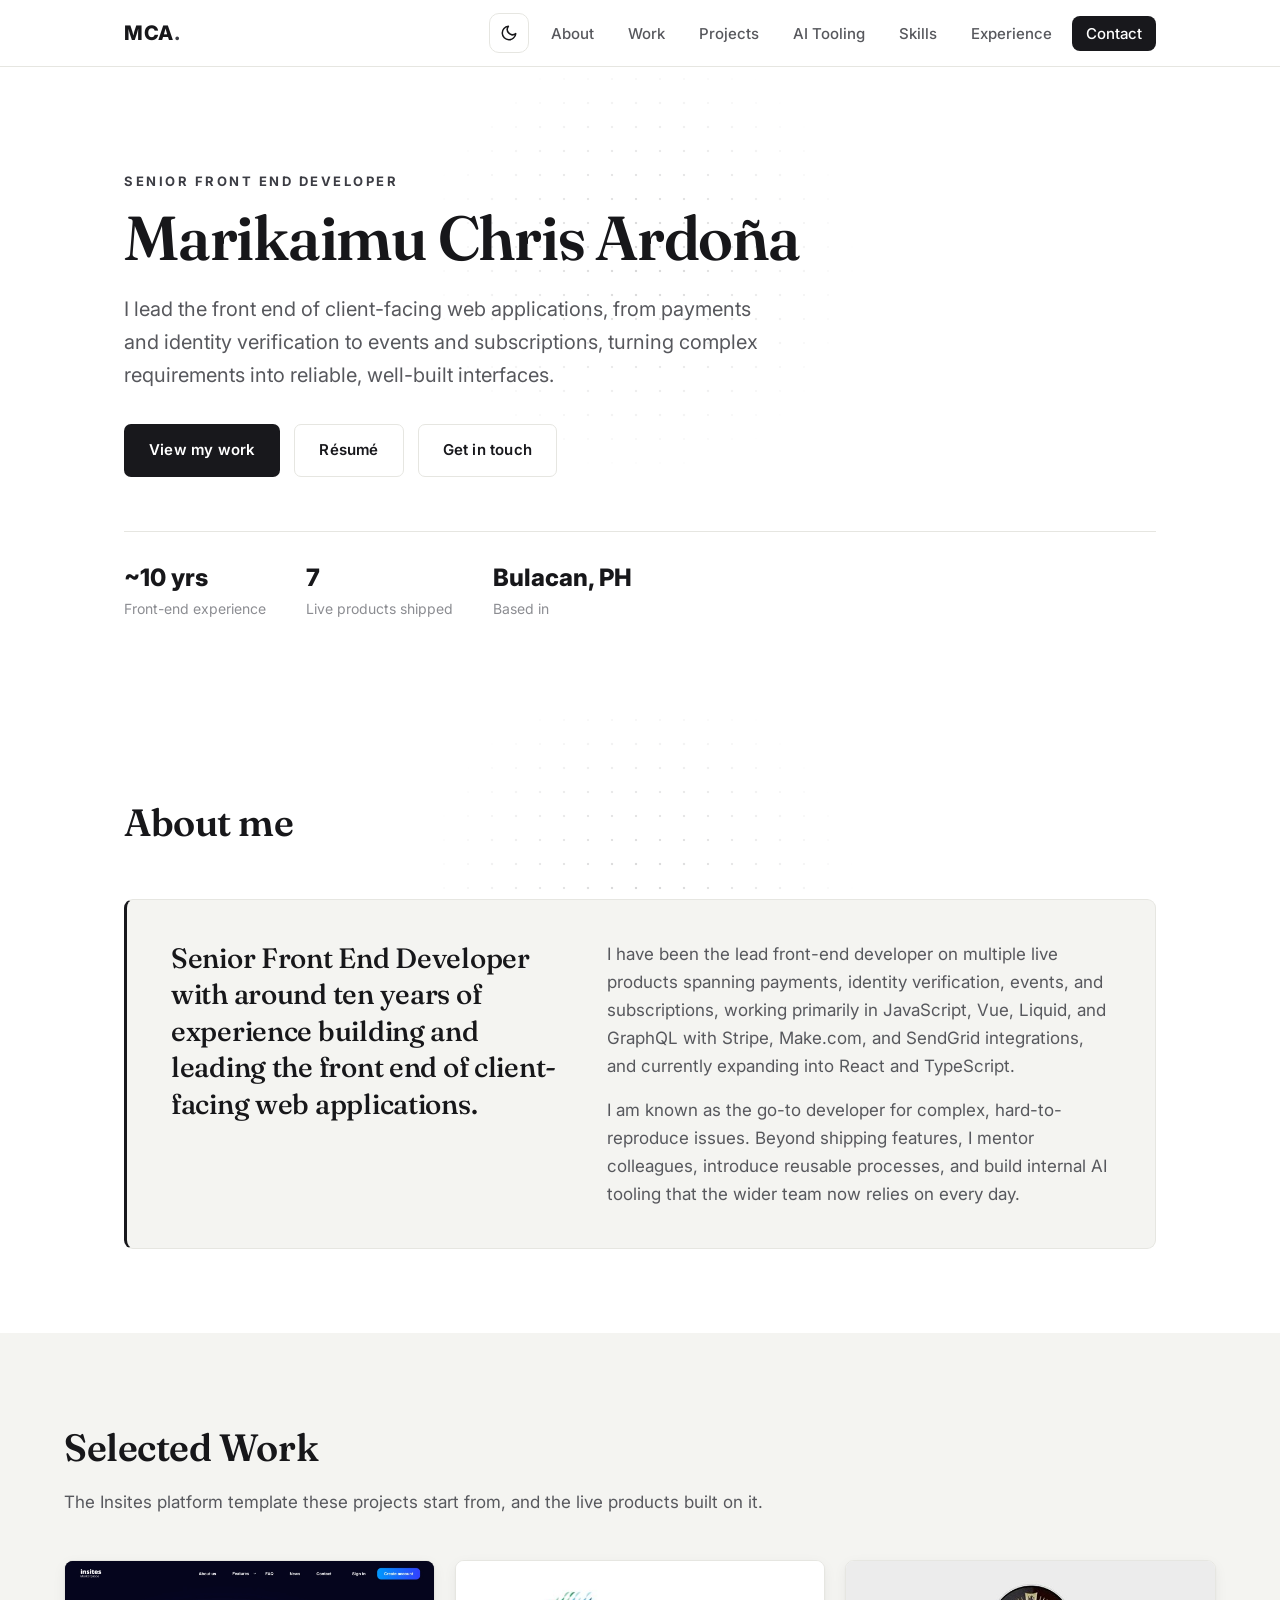
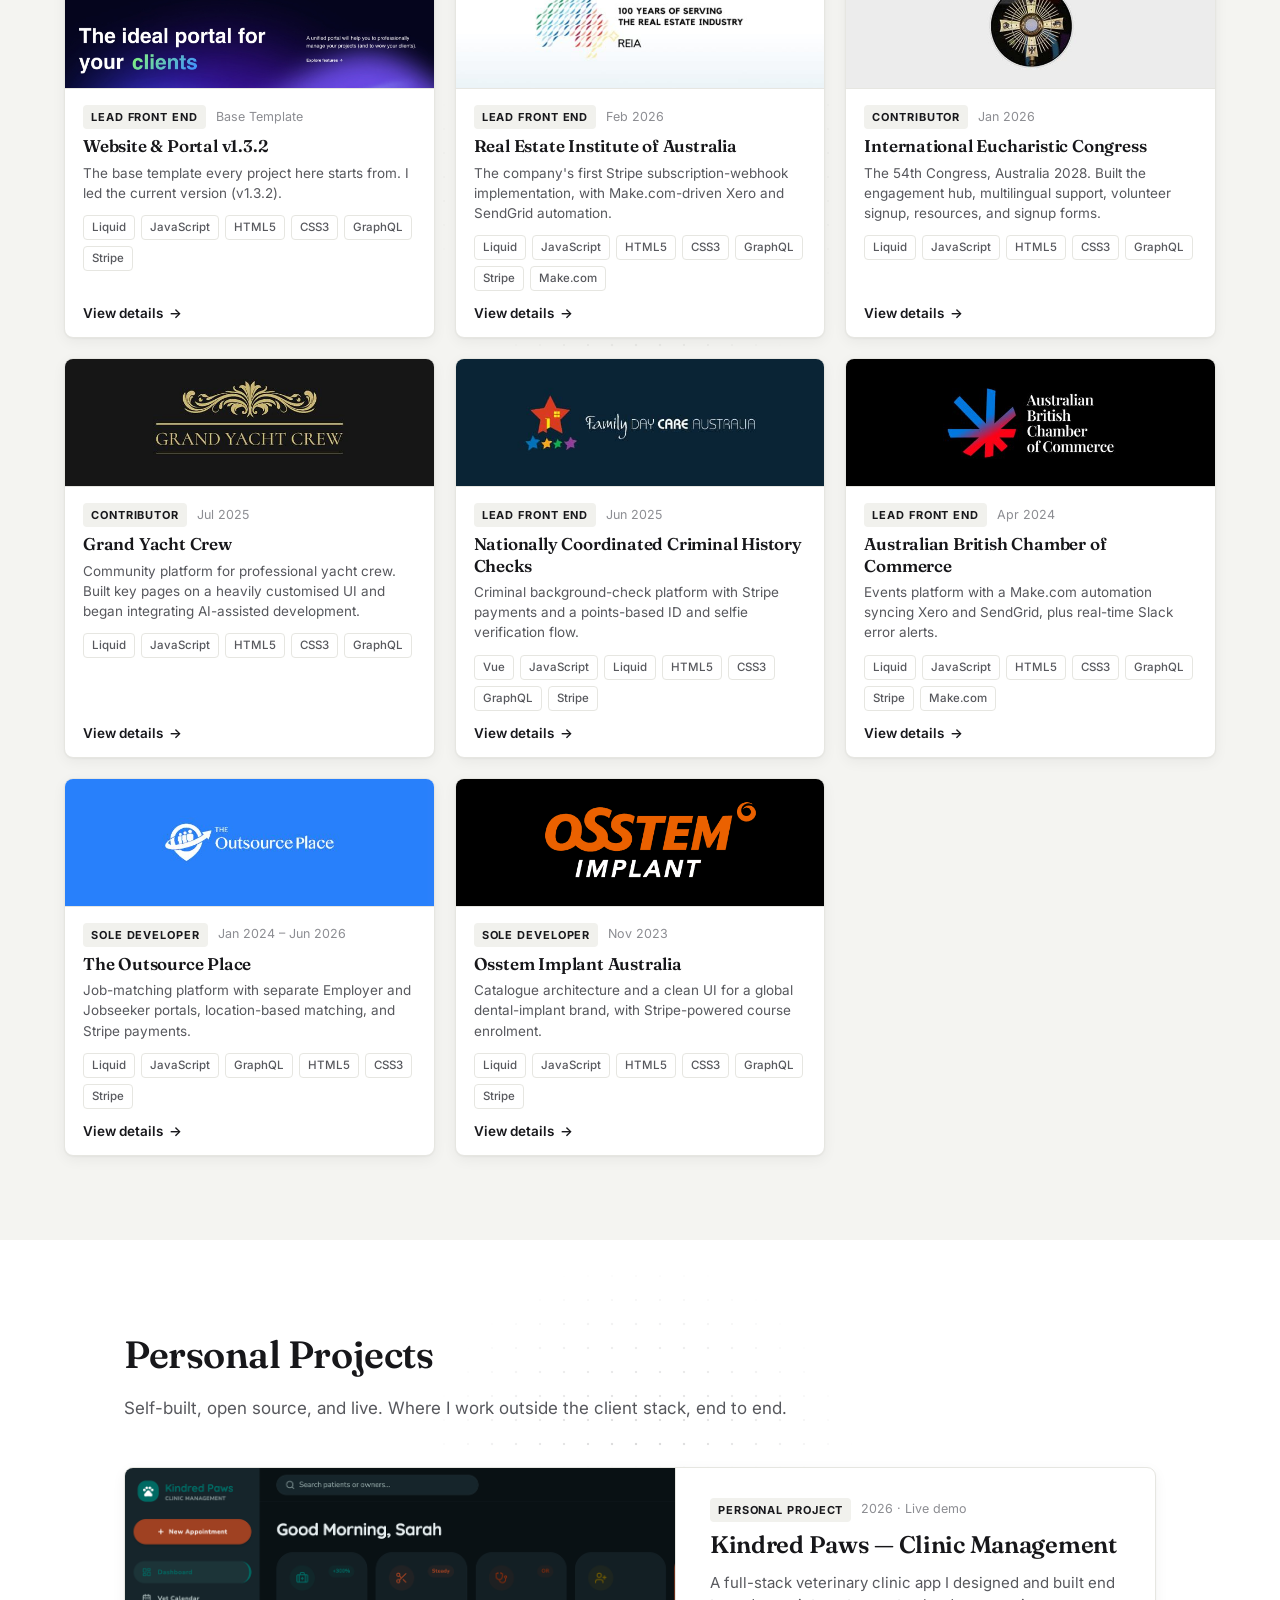
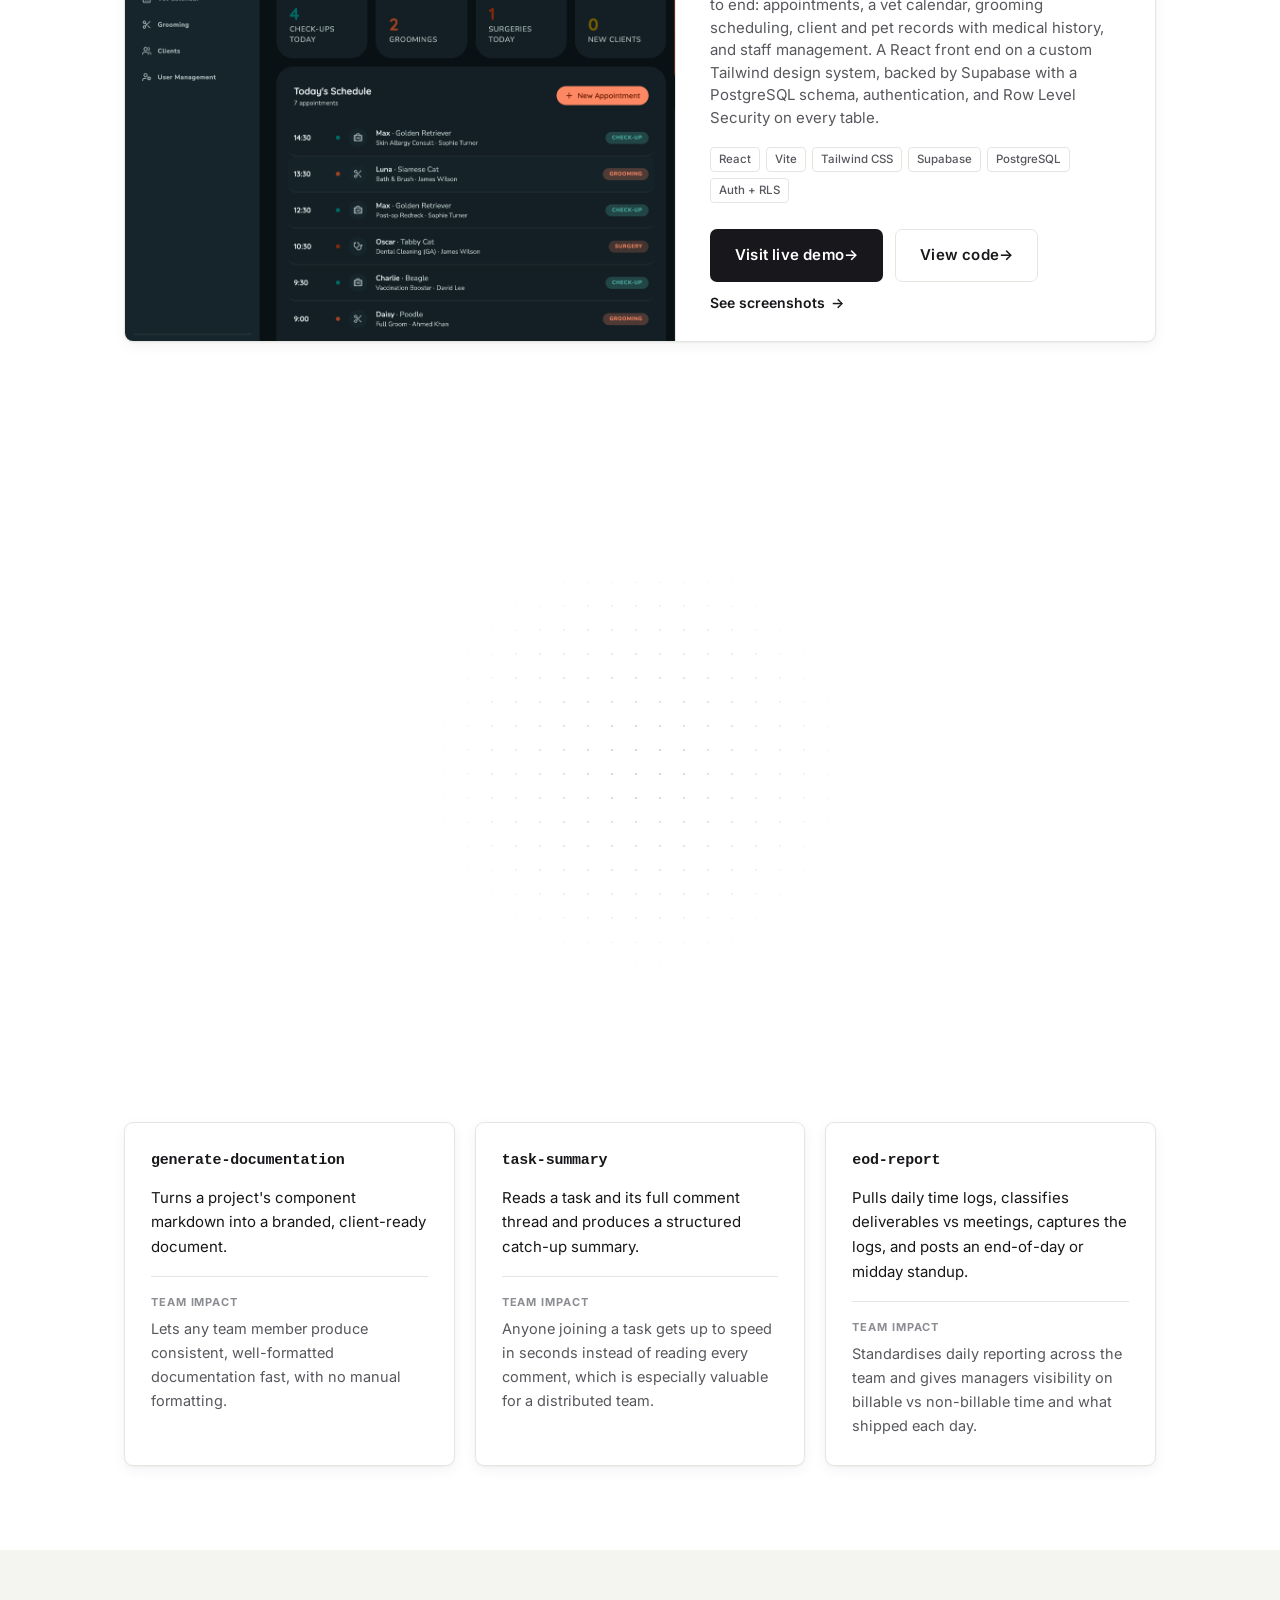
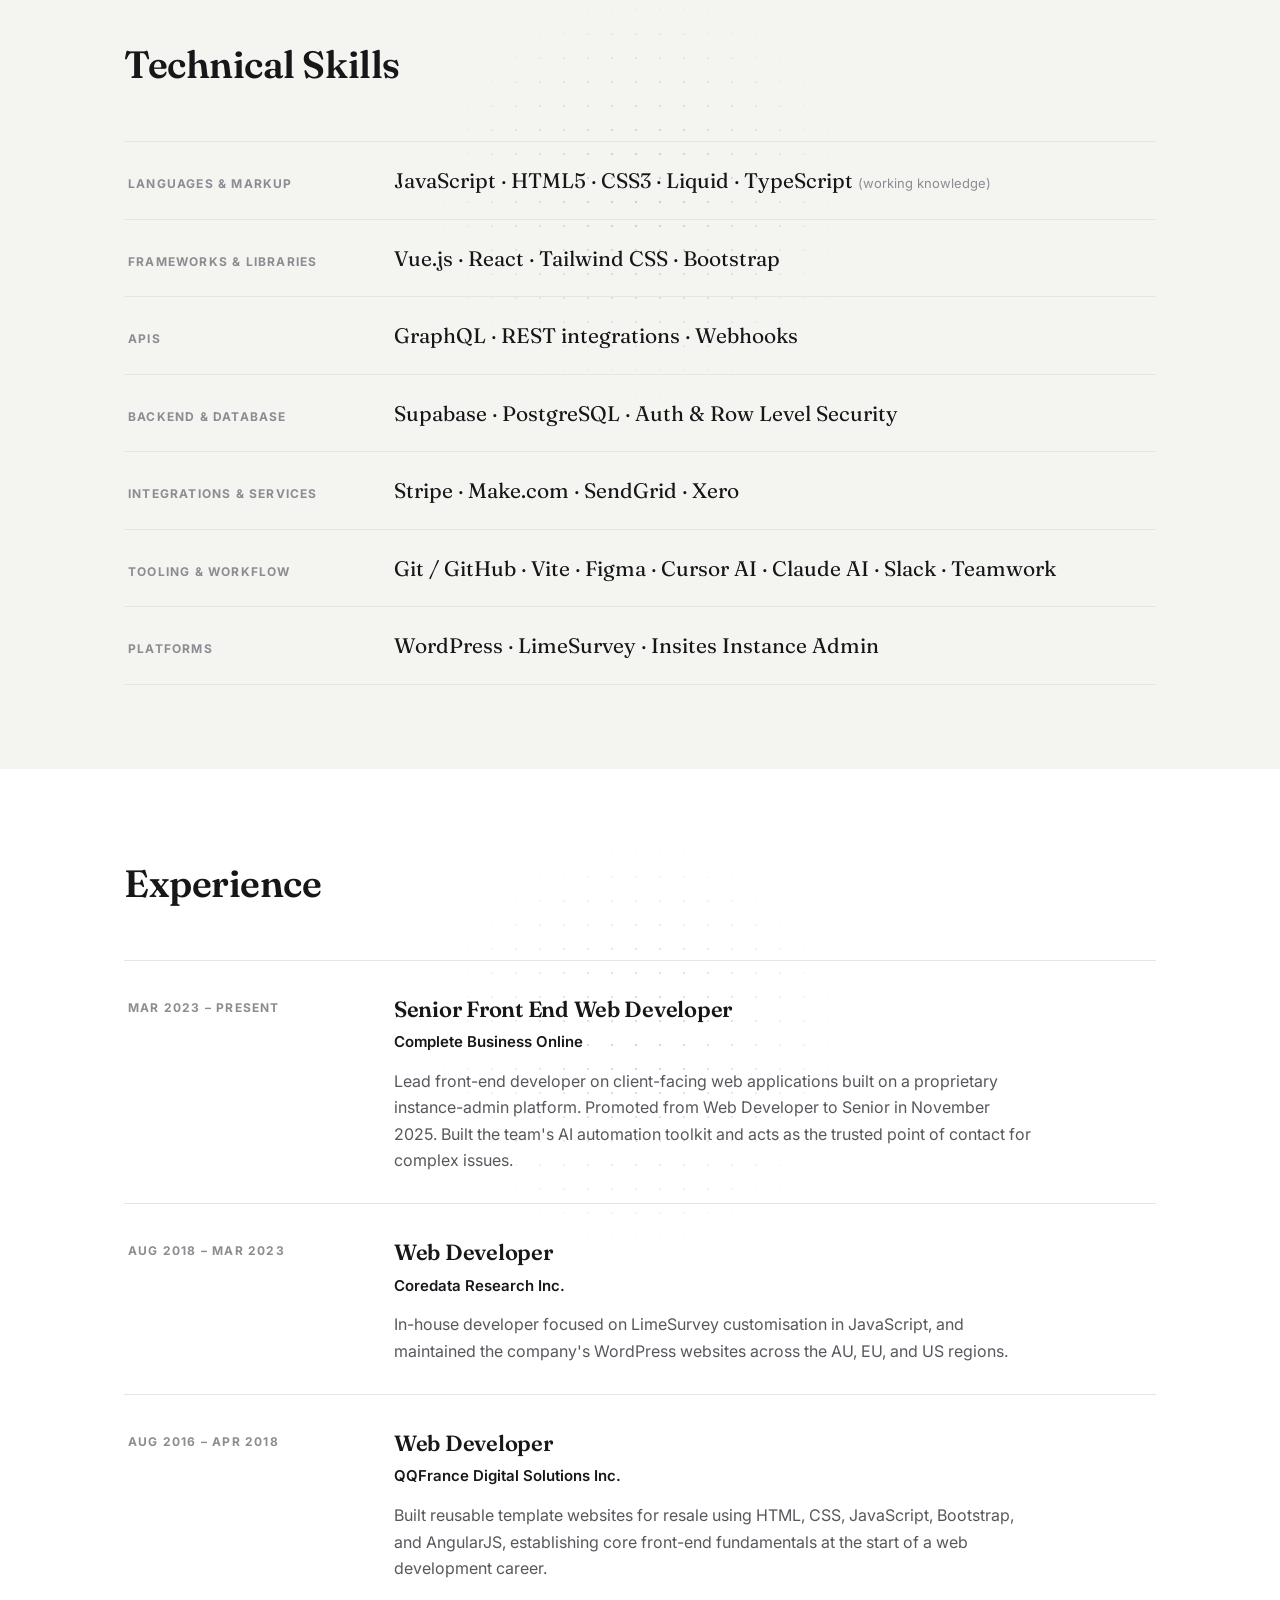
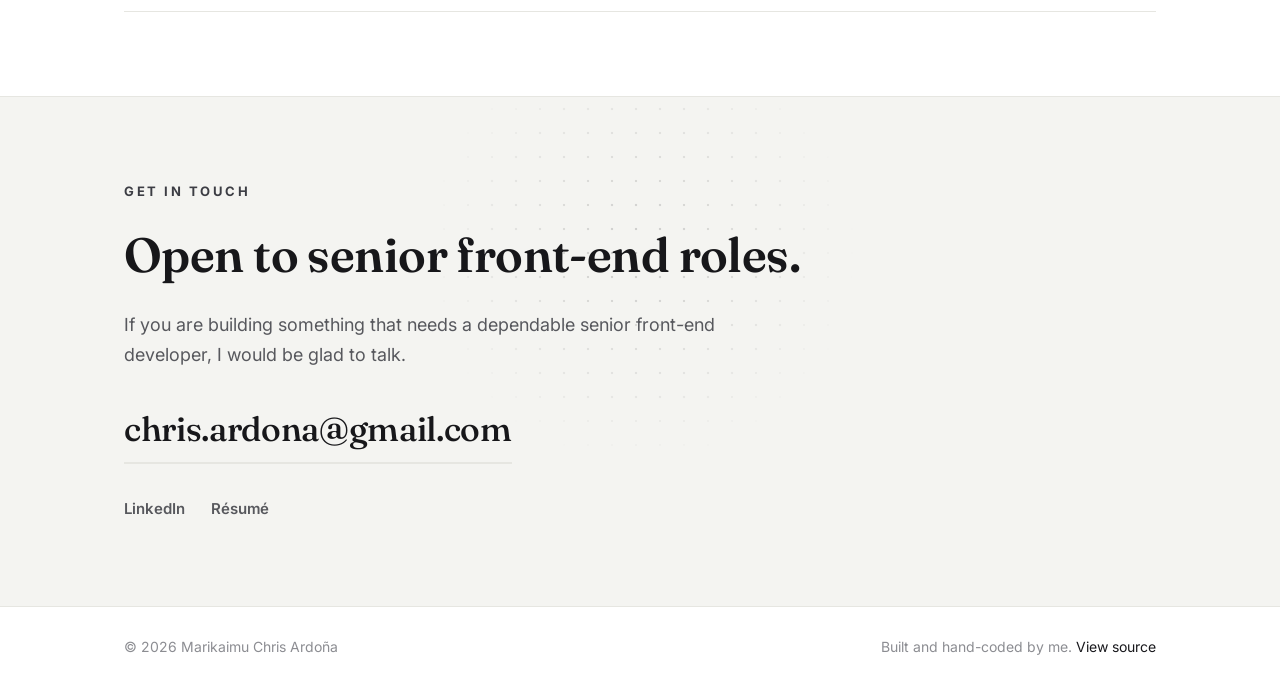
==== commit 99965d83: "Rename skill groups to remove APIs/Backend 'Data' overlap APIs (GraphQL, REST, Webhooks) and Backend" ====
--- a/index.html
+++ b/index.html
@@ -432,11 +432,11 @@
             <dd>Vue.js &middot; React &middot; Tailwind CSS &middot; Bootstrap</dd>
           </div>
           <div class="skill-row">
-            <dt>APIs &amp; Data</dt>
+            <dt>APIs</dt>
             <dd>GraphQL &middot; REST integrations &middot; Webhooks</dd>
           </div>
           <div class="skill-row">
-            <dt>Backend &amp; Data</dt>
+            <dt>Backend &amp; Database</dt>
             <dd>Supabase &middot; PostgreSQL &middot; Auth &amp; Row Level Security</dd>
           </div>
           <div class="skill-row">
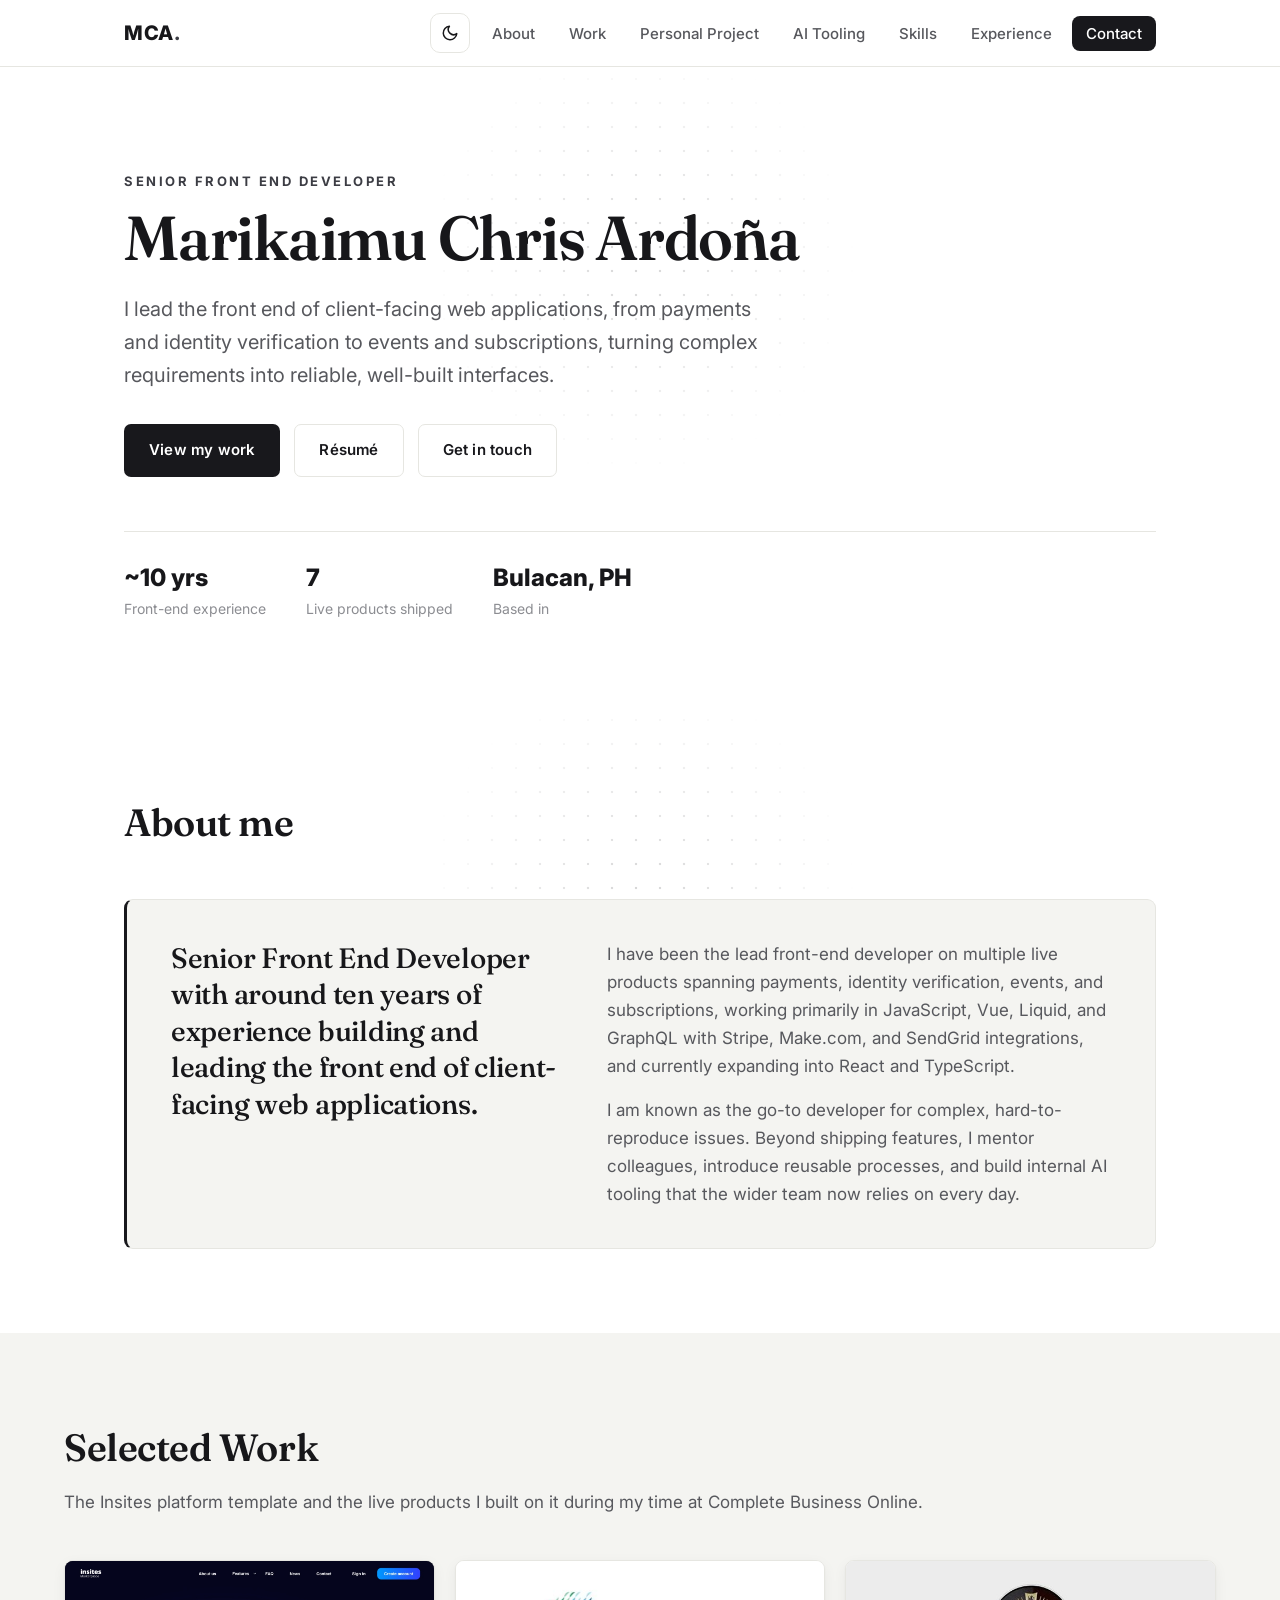
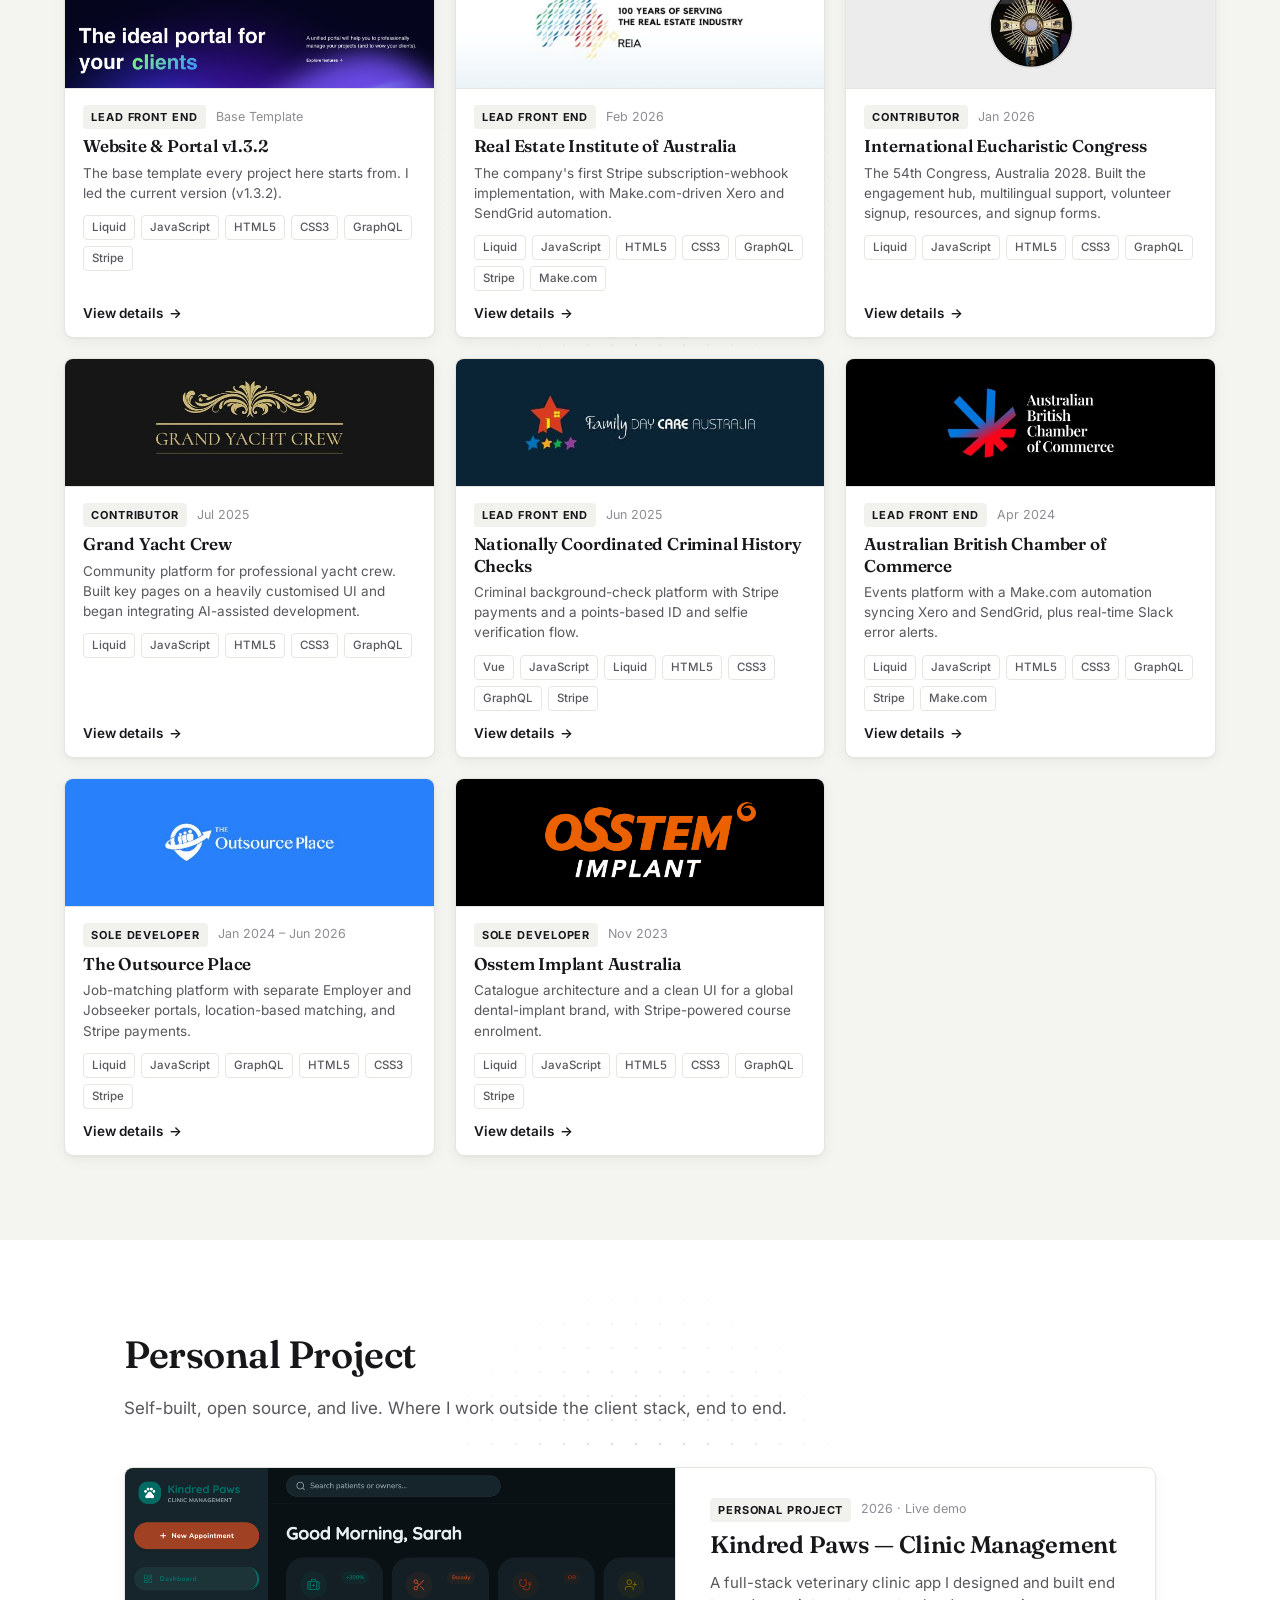
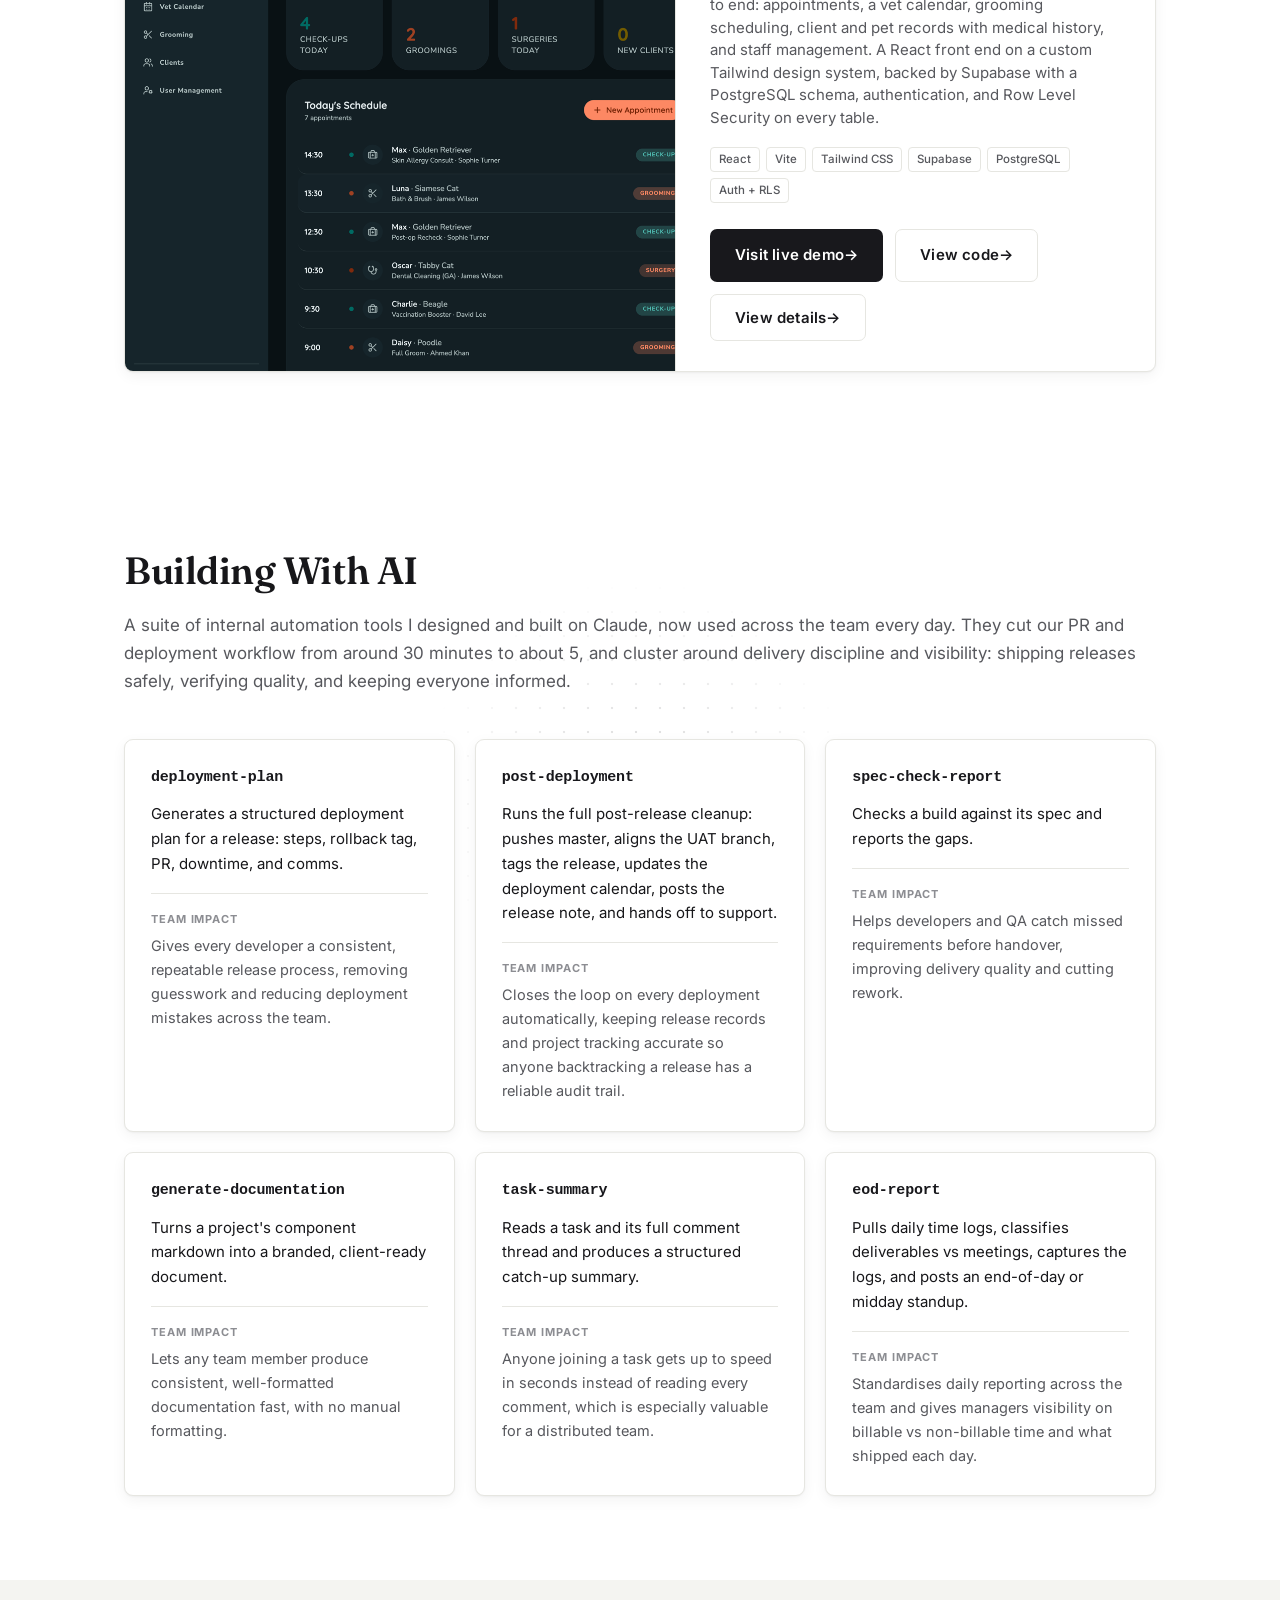
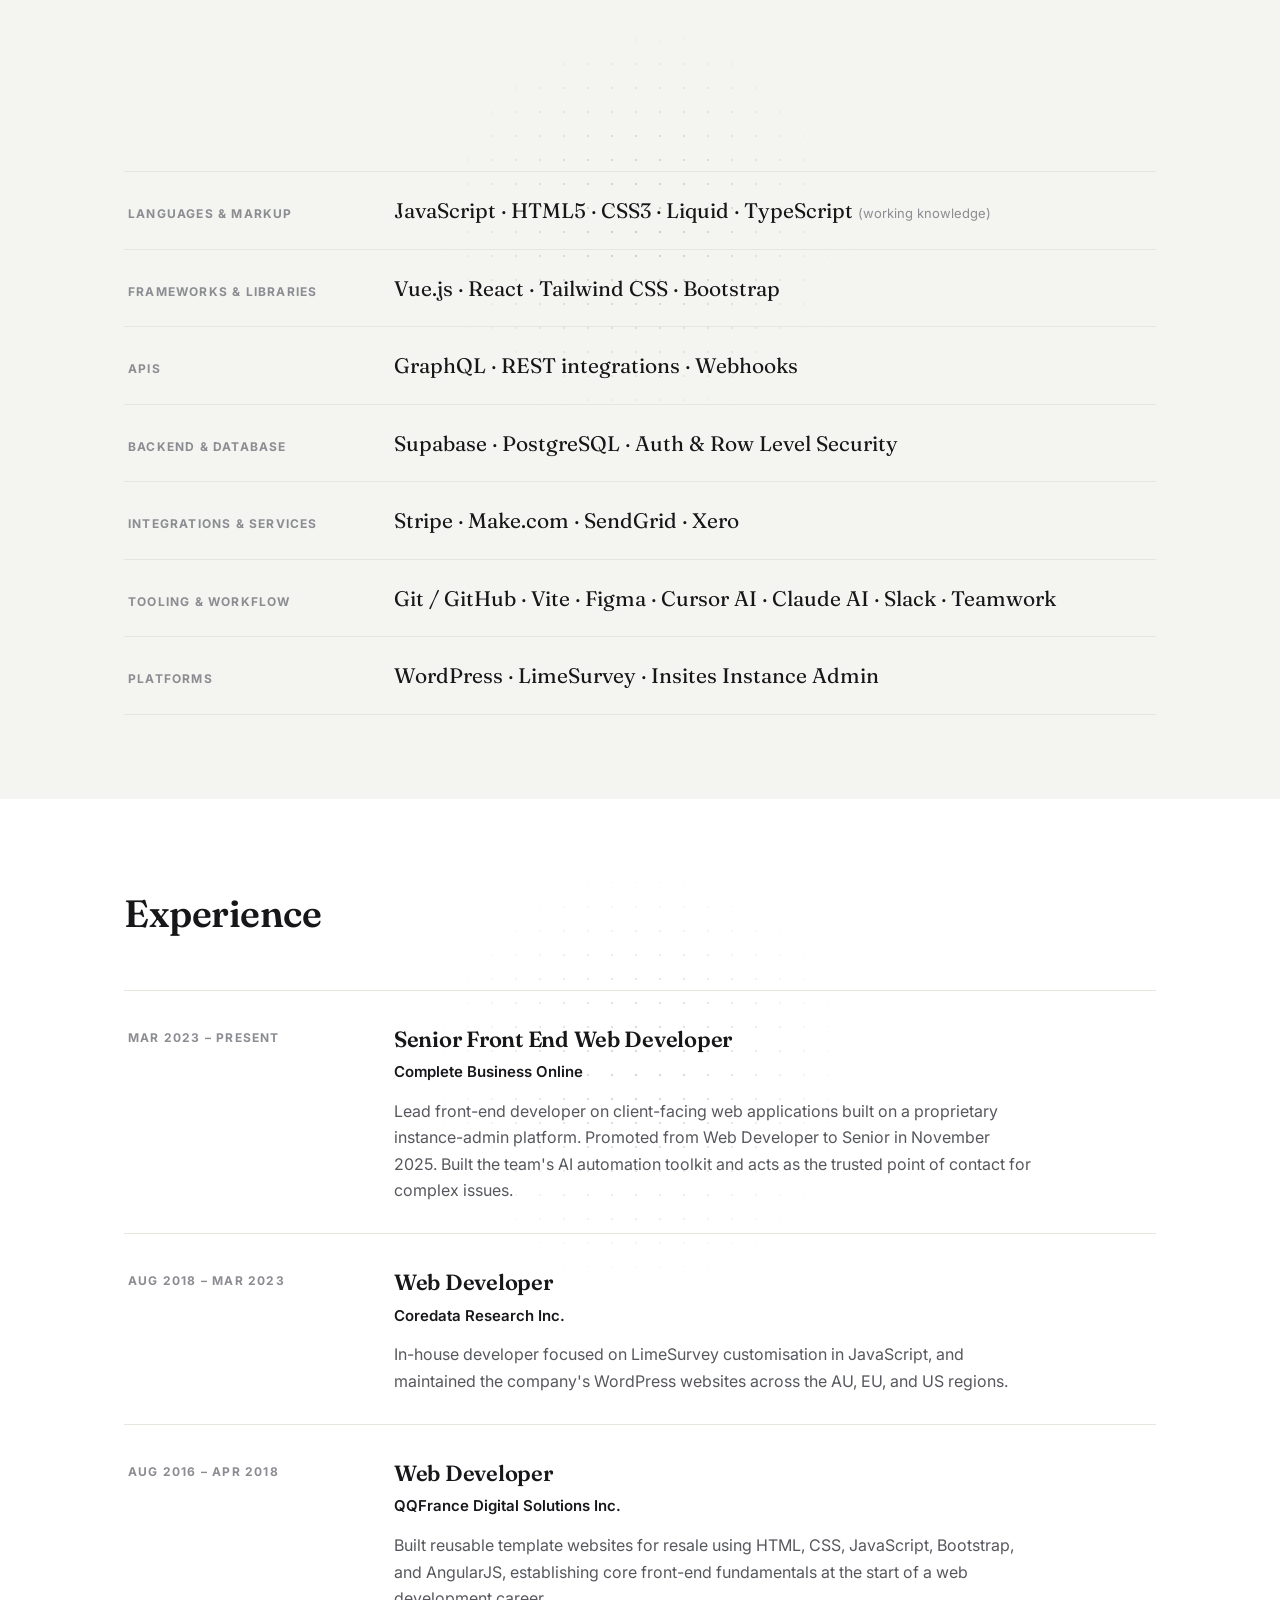
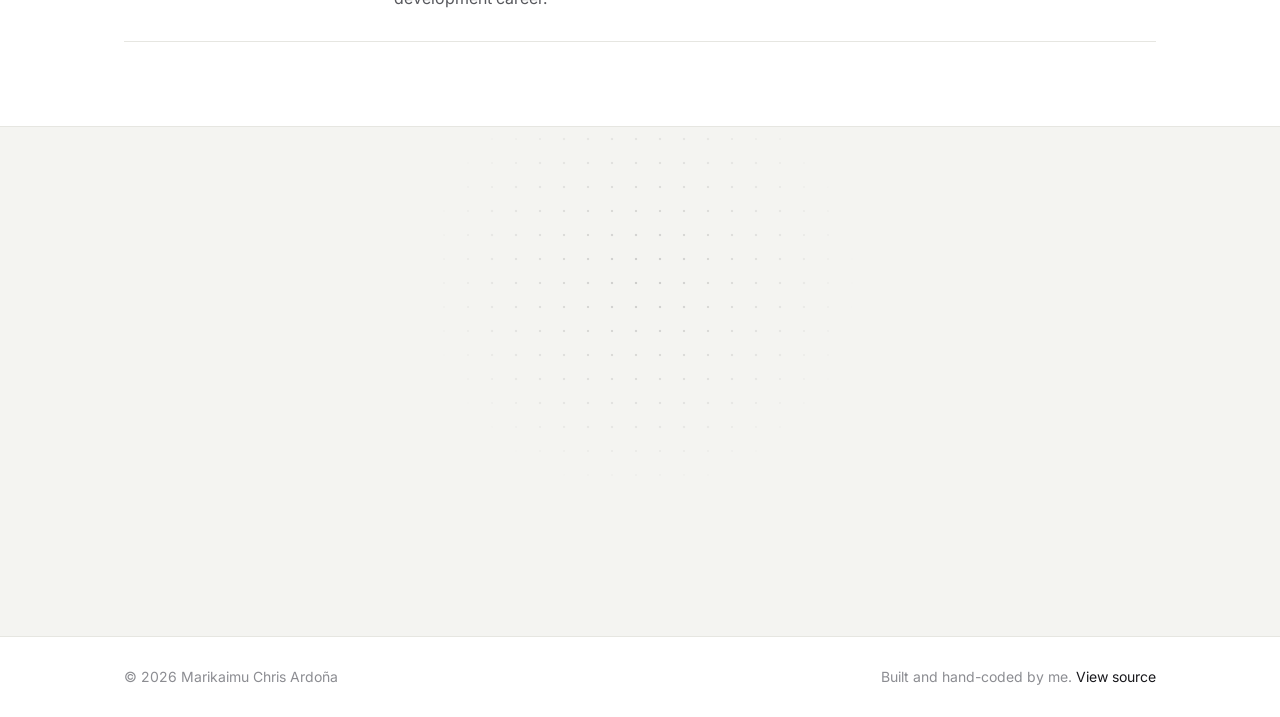
==== commit 217278ac: "Refine personal section: button + labels, reword Selected Work intro - Featured card: 'See screensho" ====
--- a/index.html
+++ b/index.html
@@ -66,7 +66,7 @@
           <ul class="nav-menu" id="nav-menu">
             <li><a href="#about">About</a></li>
             <li><a href="#work">Work</a></li>
-            <li><a href="#personal">Projects</a></li>
+            <li><a href="#personal">Personal Project</a></li>
             <li><a href="#tooling">AI Tooling</a></li>
             <li><a href="#skills">Skills</a></li>
             <li><a href="#experience">Experience</a></li>
@@ -139,7 +139,7 @@
       <div class="container">
         <header class="section-head reveal">
           <h2>Selected Work</h2>
-          <p class="section-sub">The Insites platform template these projects start from, and the live products built on it.</p>
+          <p class="section-sub">The Insites platform template and the live products I built on it during my time at Complete Business Online.</p>
         </header>
 
         <div class="projects">
@@ -314,7 +314,7 @@
     <section id="personal" class="section">
       <div class="container">
         <header class="section-head reveal">
-          <h2>Personal Projects</h2>
+          <h2>Personal Project</h2>
           <p class="section-sub">Self-built, open source, and live. Where I work outside the client stack, end to end.</p>
         </header>
 
@@ -339,8 +339,8 @@
               <a class="btn btn-ghost" href="https://github.com/marikaimu-ardona/pet-clinic-management" target="_blank" rel="noopener noreferrer">
                 View code <span aria-hidden="true">&rarr;</span>
               </a>
-              <button type="button" class="featured-gallery-link" data-dialog="dlg-petclinic" aria-haspopup="dialog" aria-controls="dlg-petclinic">
-                See screenshots <span aria-hidden="true">&rarr;</span>
+              <button type="button" class="btn btn-ghost" data-dialog="dlg-petclinic" aria-haspopup="dialog" aria-controls="dlg-petclinic">
+                View details <span aria-hidden="true">&rarr;</span>
               </button>
             </div>
           </div>
--- a/css/styles.css
+++ b/css/styles.css
@@ -79,6 +79,7 @@
   transition: transform .18s ease, box-shadow .18s ease, background .18s ease, color .18s ease;
   border: 1.5px solid transparent;
   cursor: pointer;
+  font-family: inherit;
 }
 .btn-primary { background: var(--accent); color: var(--on-accent); }
 .btn-primary:hover { background: var(--accent-2); transform: translateY(-2px); box-shadow: 0 8px 18px rgba(156,74,48,.22); }
@@ -274,13 +275,6 @@
 .featured-body .project-blurb { font-size: 15px; margin-top: 12px; }
 .featured-body .project-tech { margin-top: 18px; }
 .featured-actions { display: flex; flex-wrap: wrap; align-items: center; gap: 12px; margin-top: 26px; }
-.featured-gallery-link {
-  background: none; border: 0; cursor: pointer; font-family: inherit;
-  font-weight: 600; font-size: 14px; color: var(--accent);
-  display: inline-flex; align-items: center; gap: 6px;
-}
-.featured-gallery-link span { transition: transform .18s ease; }
-.featured-gallery-link:hover span { transform: translateX(4px); }
 @media (max-width: 760px) {
   .featured-card { grid-template-columns: 1fr; }
   .featured-media { border-right: 0; border-bottom: 1px solid var(--rule); aspect-ratio: 16 / 10; }
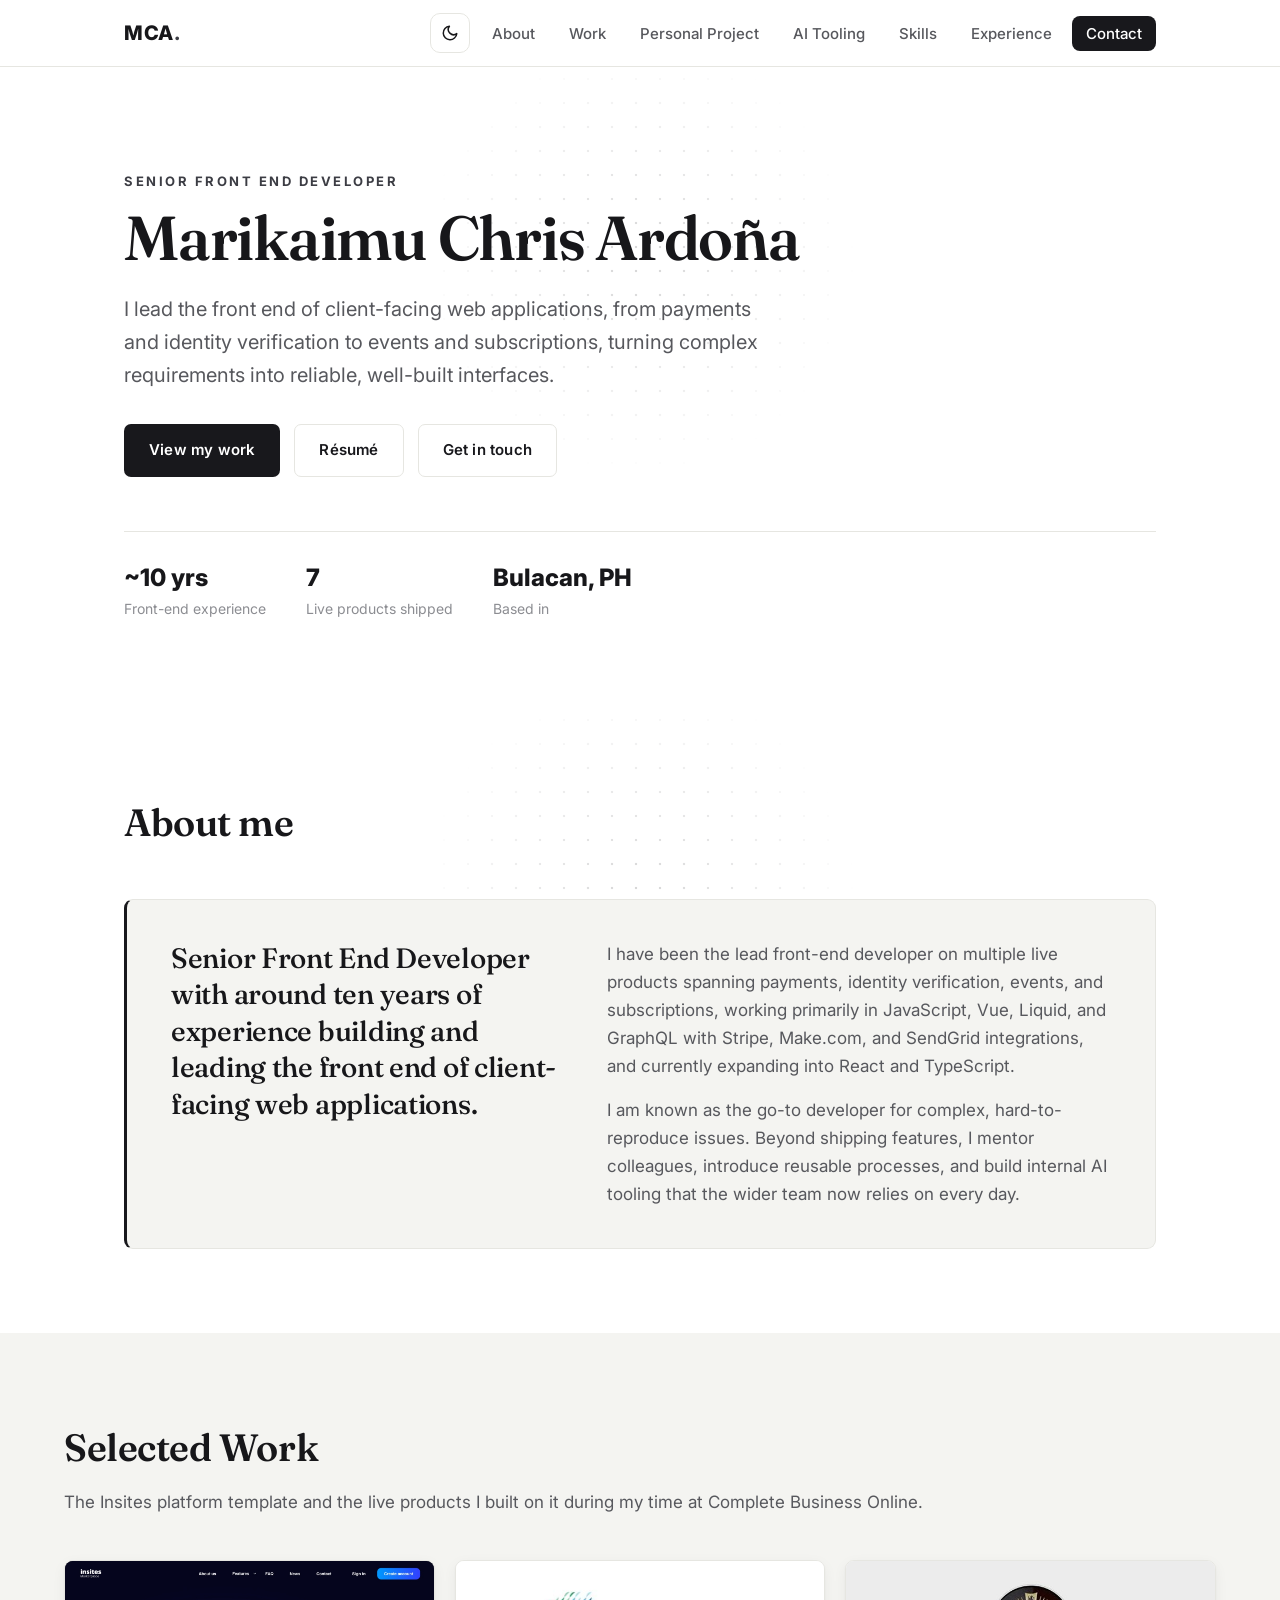
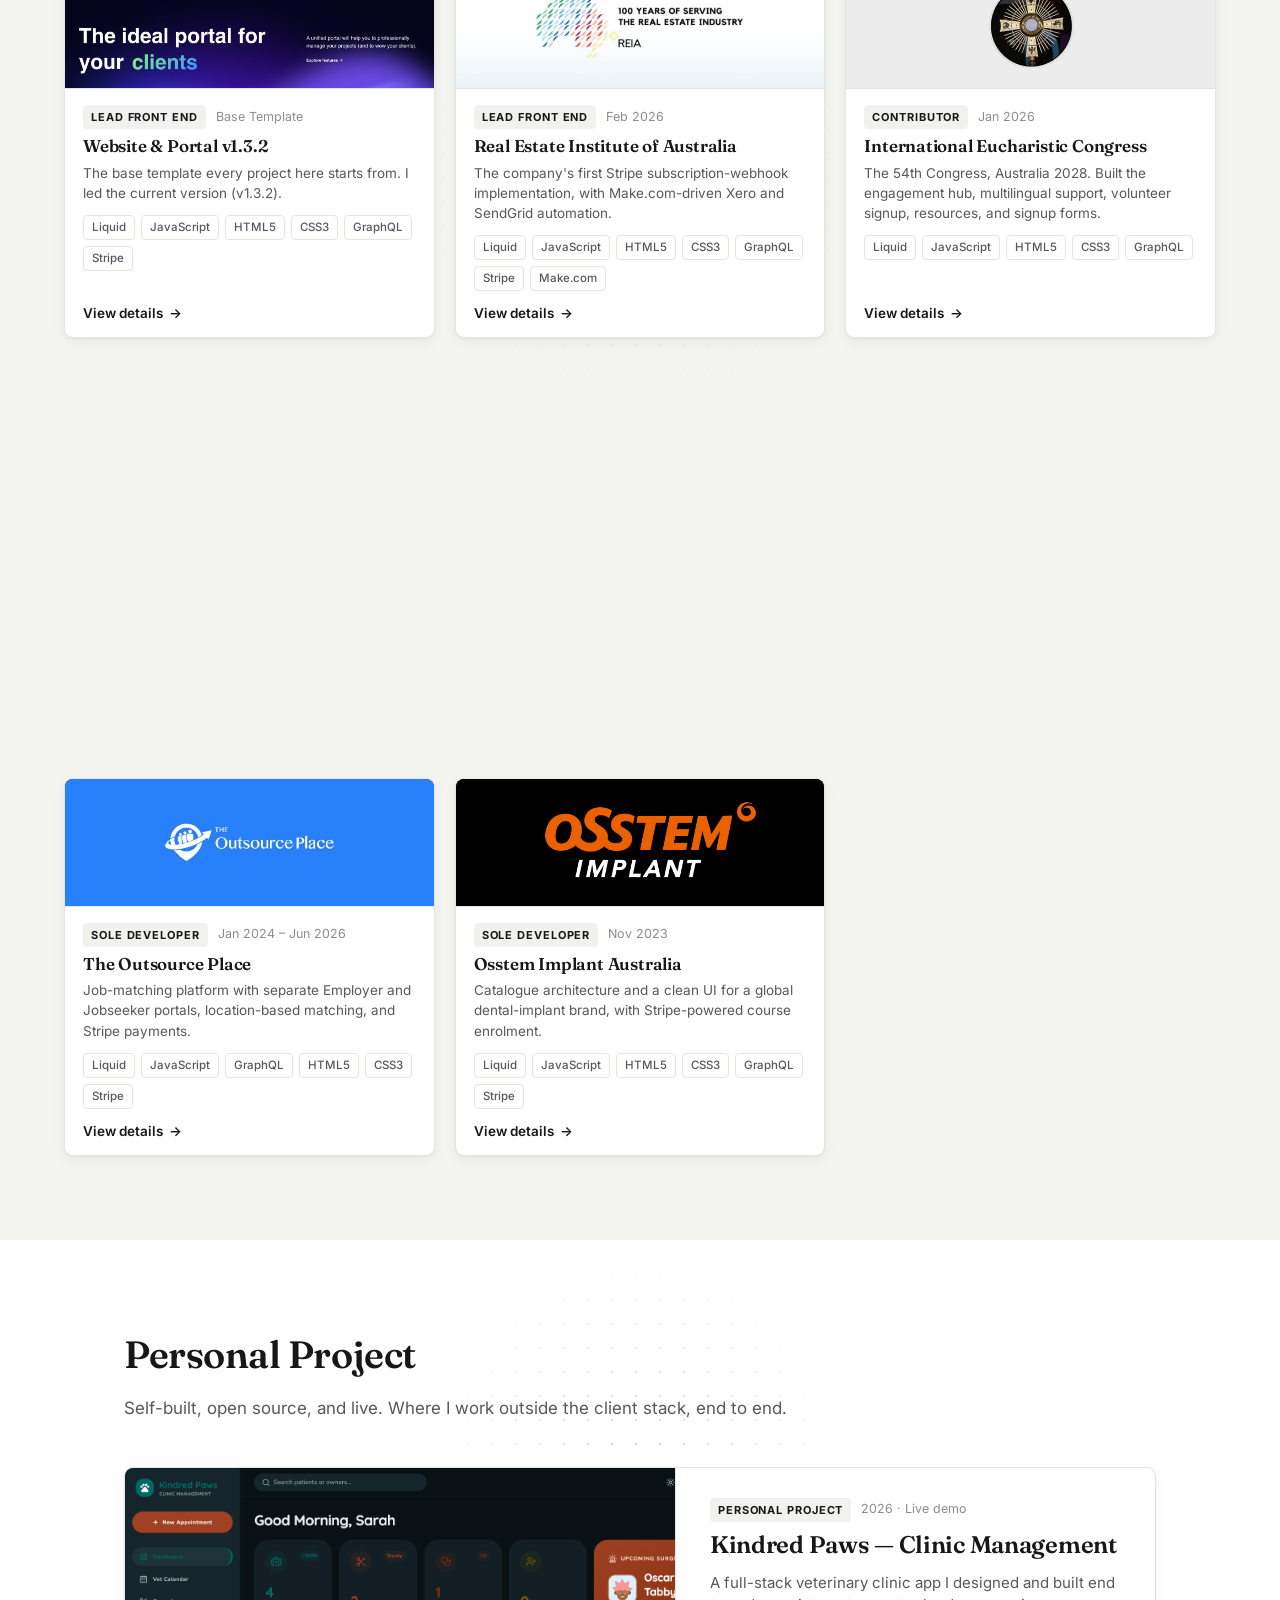
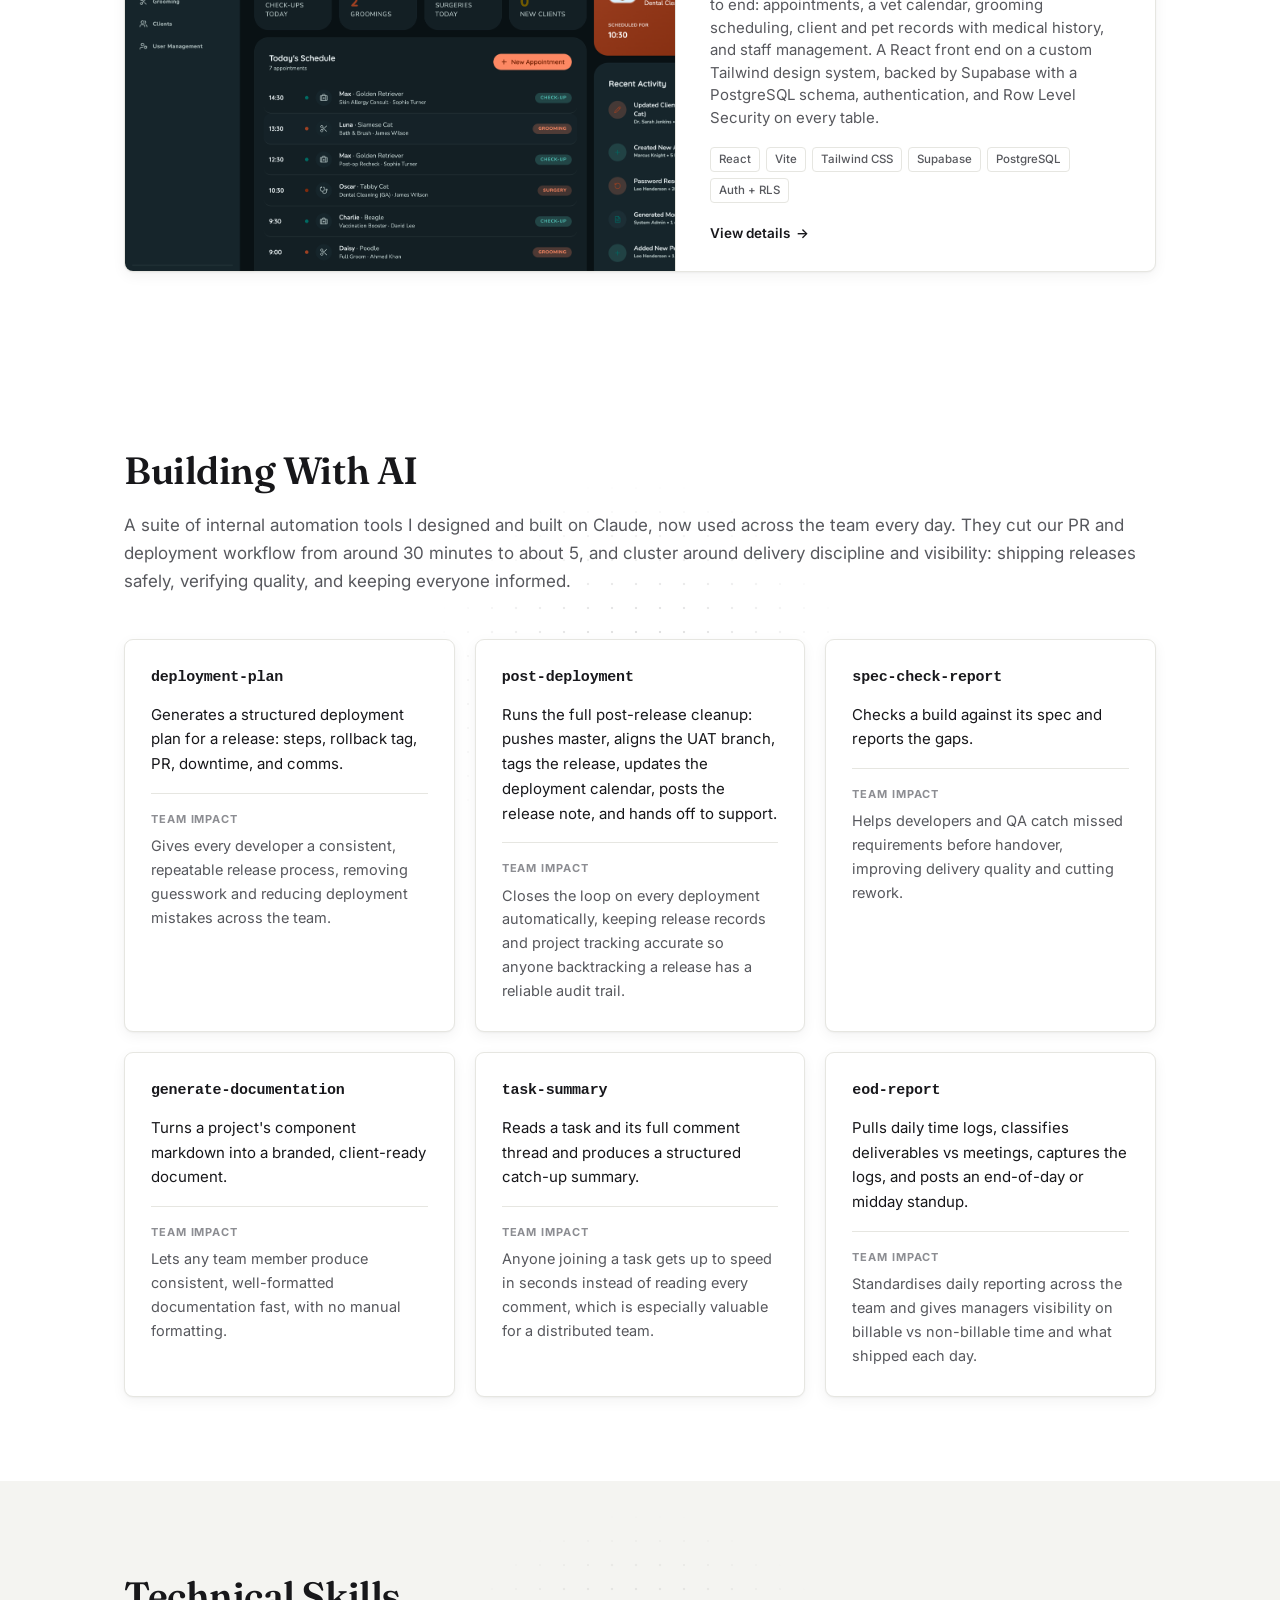
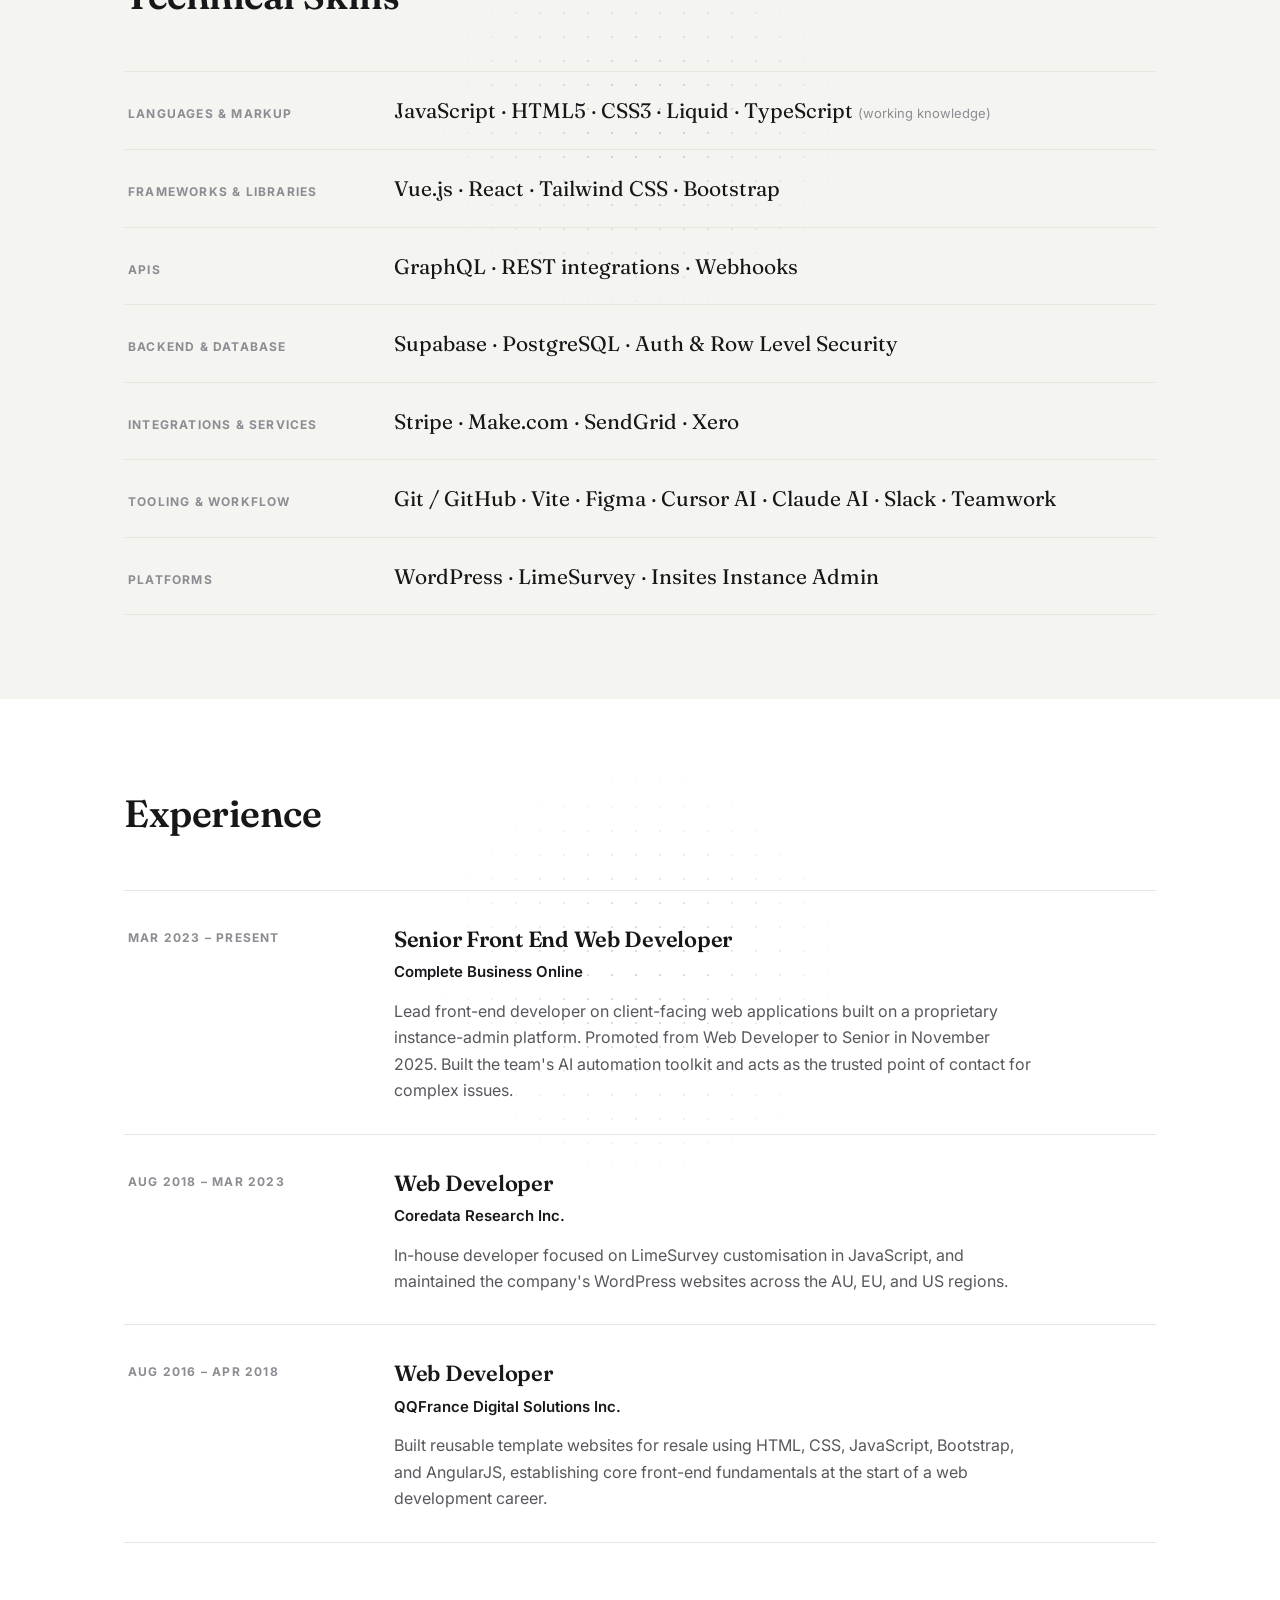
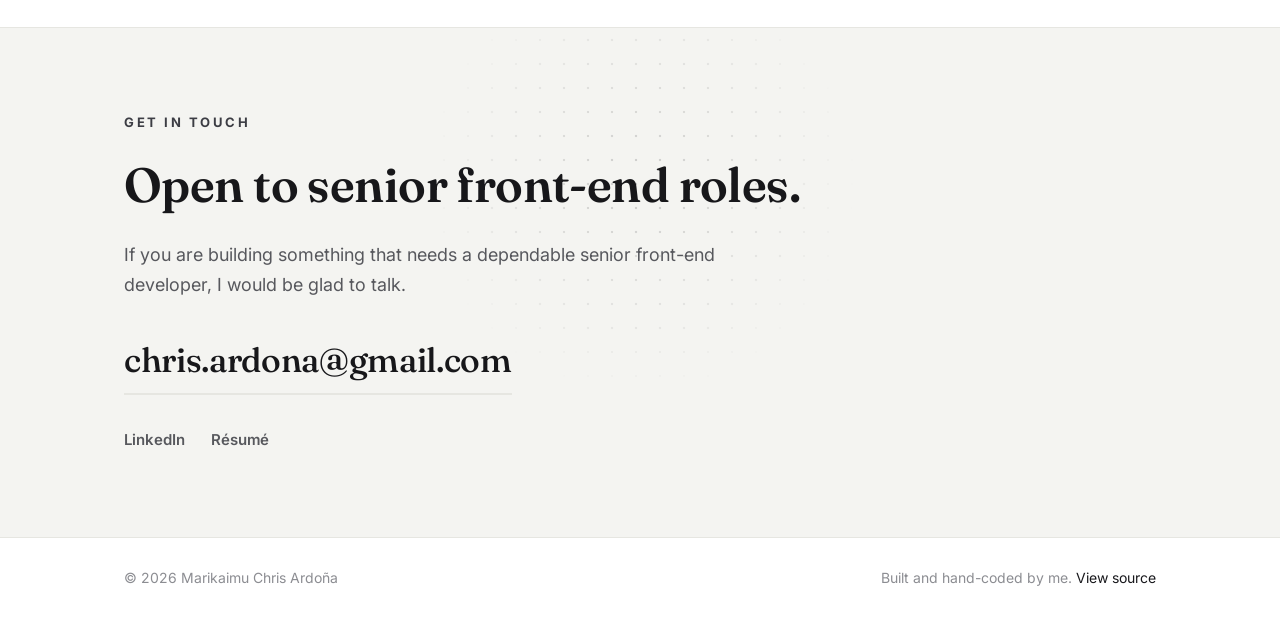
==== commit cb5ae88a: "Personal card: single 'View details' link like other cards Match the standard card action: the featu" ====
--- a/index.html
+++ b/index.html
@@ -332,17 +332,9 @@
             <ul class="project-tech">
               <li>React</li><li>Vite</li><li>Tailwind CSS</li><li>Supabase</li><li>PostgreSQL</li><li>Auth + RLS</li>
             </ul>
-            <div class="featured-actions">
-              <a class="btn btn-primary" href="https://marikaimu-ardona.github.io/pet-clinic-management/" target="_blank" rel="noopener noreferrer">
-                Visit live demo <span aria-hidden="true">&rarr;</span>
-              </a>
-              <a class="btn btn-ghost" href="https://github.com/marikaimu-ardona/pet-clinic-management" target="_blank" rel="noopener noreferrer">
-                View code <span aria-hidden="true">&rarr;</span>
-              </a>
-              <button type="button" class="btn btn-ghost" data-dialog="dlg-petclinic" aria-haspopup="dialog" aria-controls="dlg-petclinic">
-                View details <span aria-hidden="true">&rarr;</span>
-              </button>
-            </div>
+            <button type="button" class="project-view" data-dialog="dlg-petclinic" aria-haspopup="dialog" aria-controls="dlg-petclinic">
+              View details <span aria-hidden="true">&rarr;</span>
+            </button>
           </div>
         </article>
       </div>
--- a/css/styles.css
+++ b/css/styles.css
@@ -274,7 +274,7 @@
 .featured-body .project-title { font-size: 24px; margin-top: 2px; }
 .featured-body .project-blurb { font-size: 15px; margin-top: 12px; }
 .featured-body .project-tech { margin-top: 18px; }
-.featured-actions { display: flex; flex-wrap: wrap; align-items: center; gap: 12px; margin-top: 26px; }
+.featured-body .project-view { padding-top: 22px; }
 @media (max-width: 760px) {
   .featured-card { grid-template-columns: 1fr; }
   .featured-media { border-right: 0; border-bottom: 1px solid var(--rule); aspect-ratio: 16 / 10; }
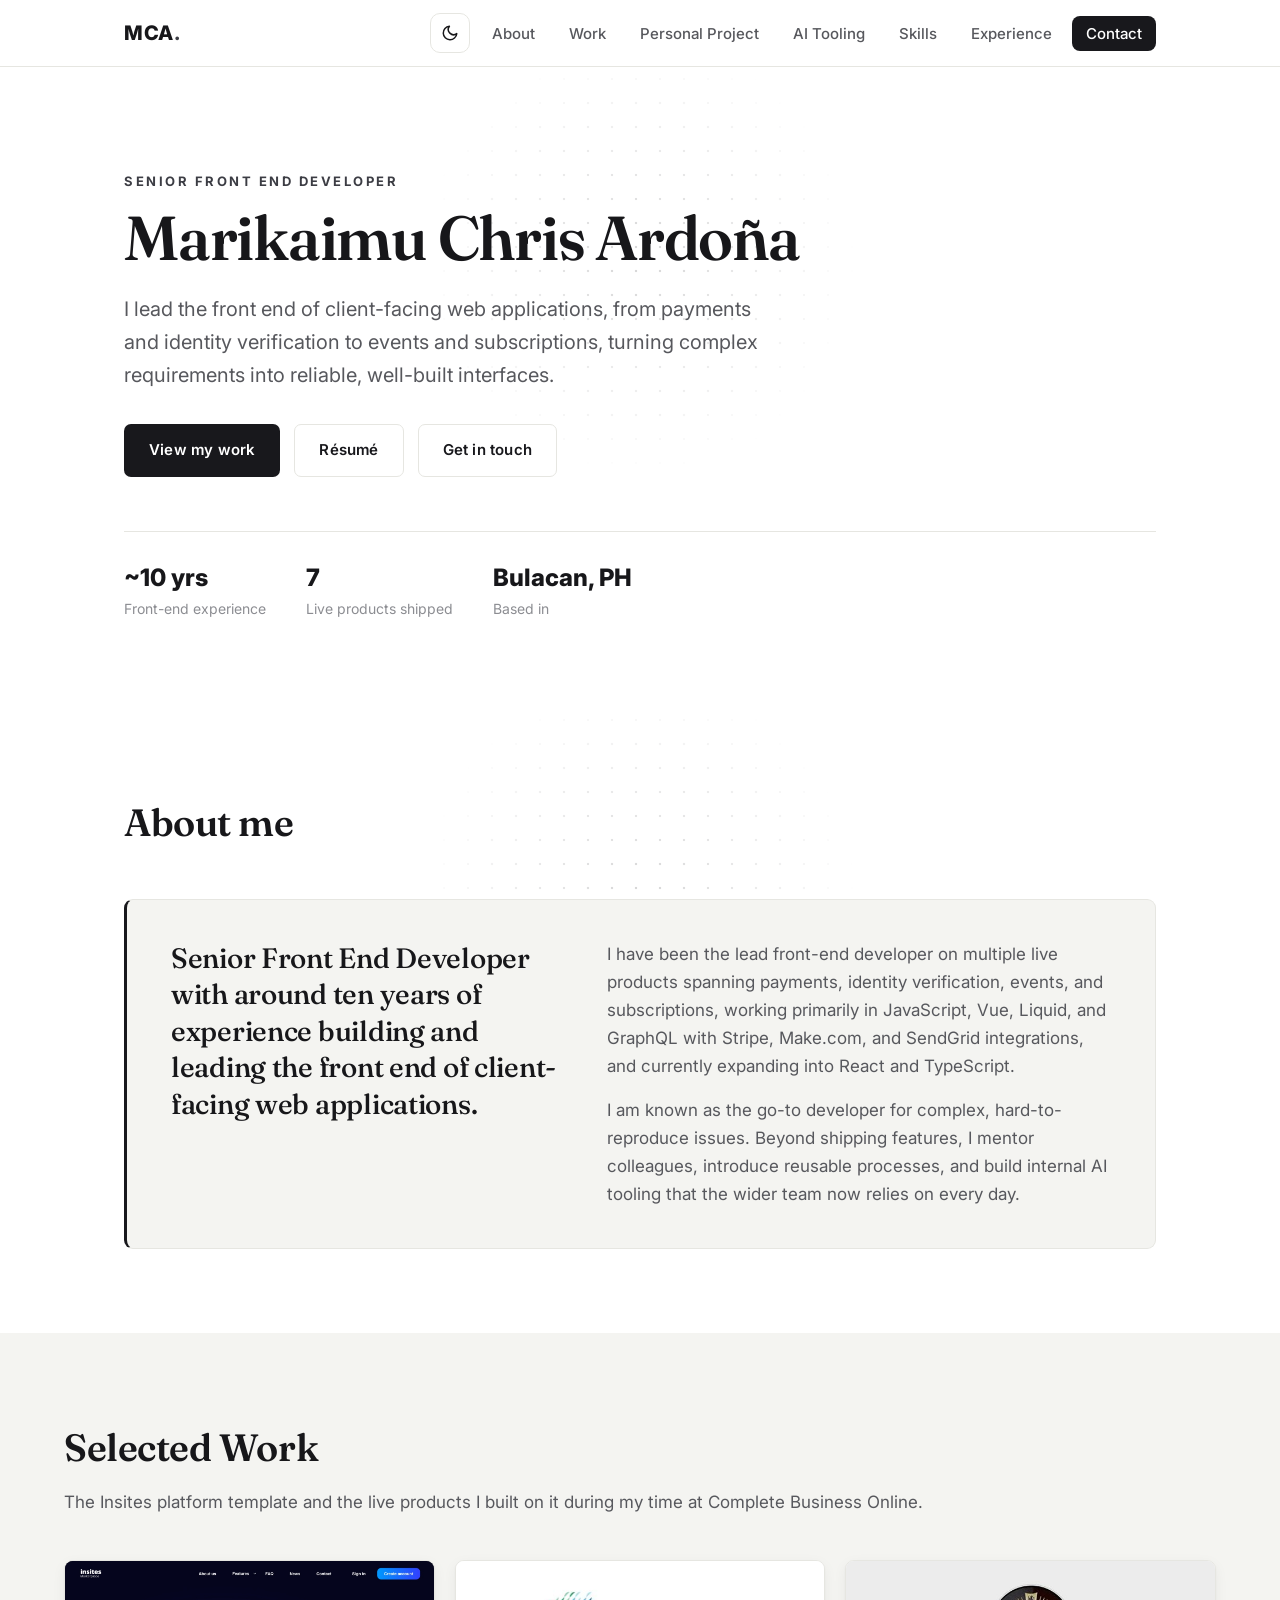
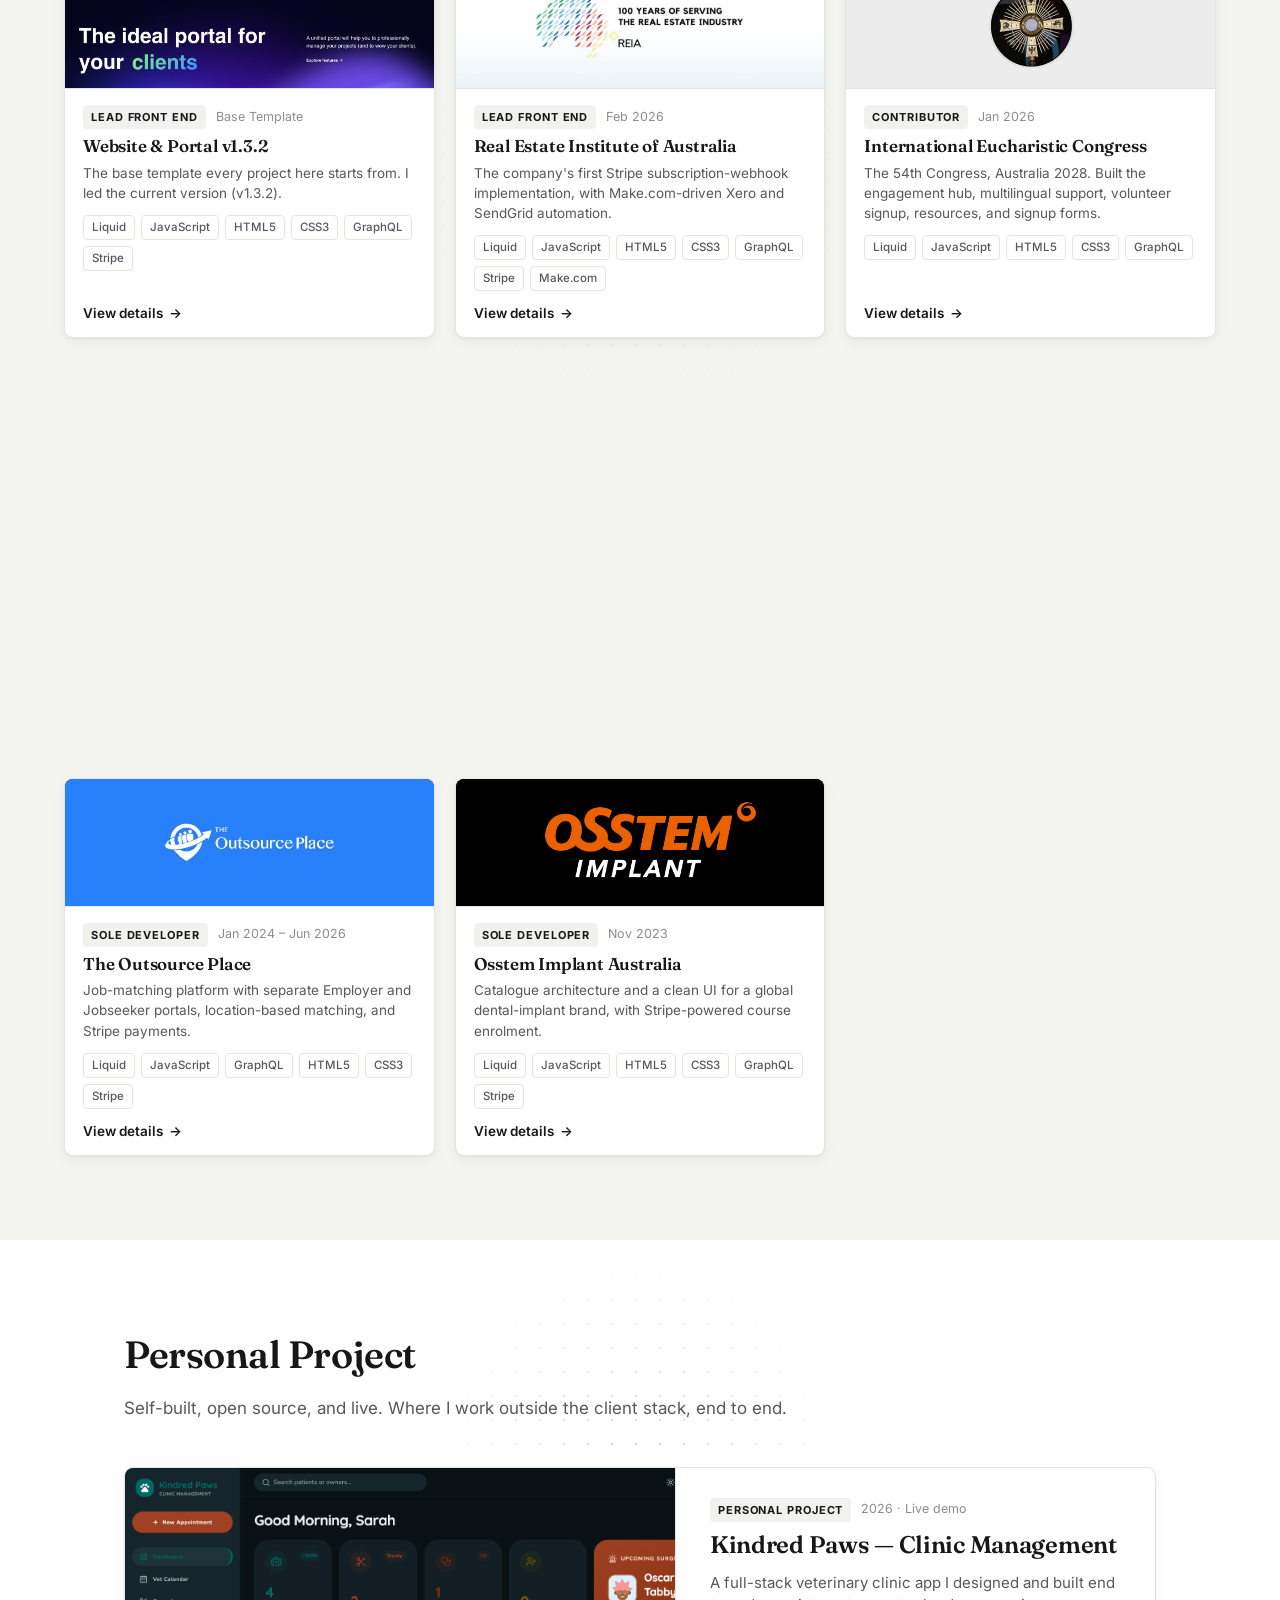
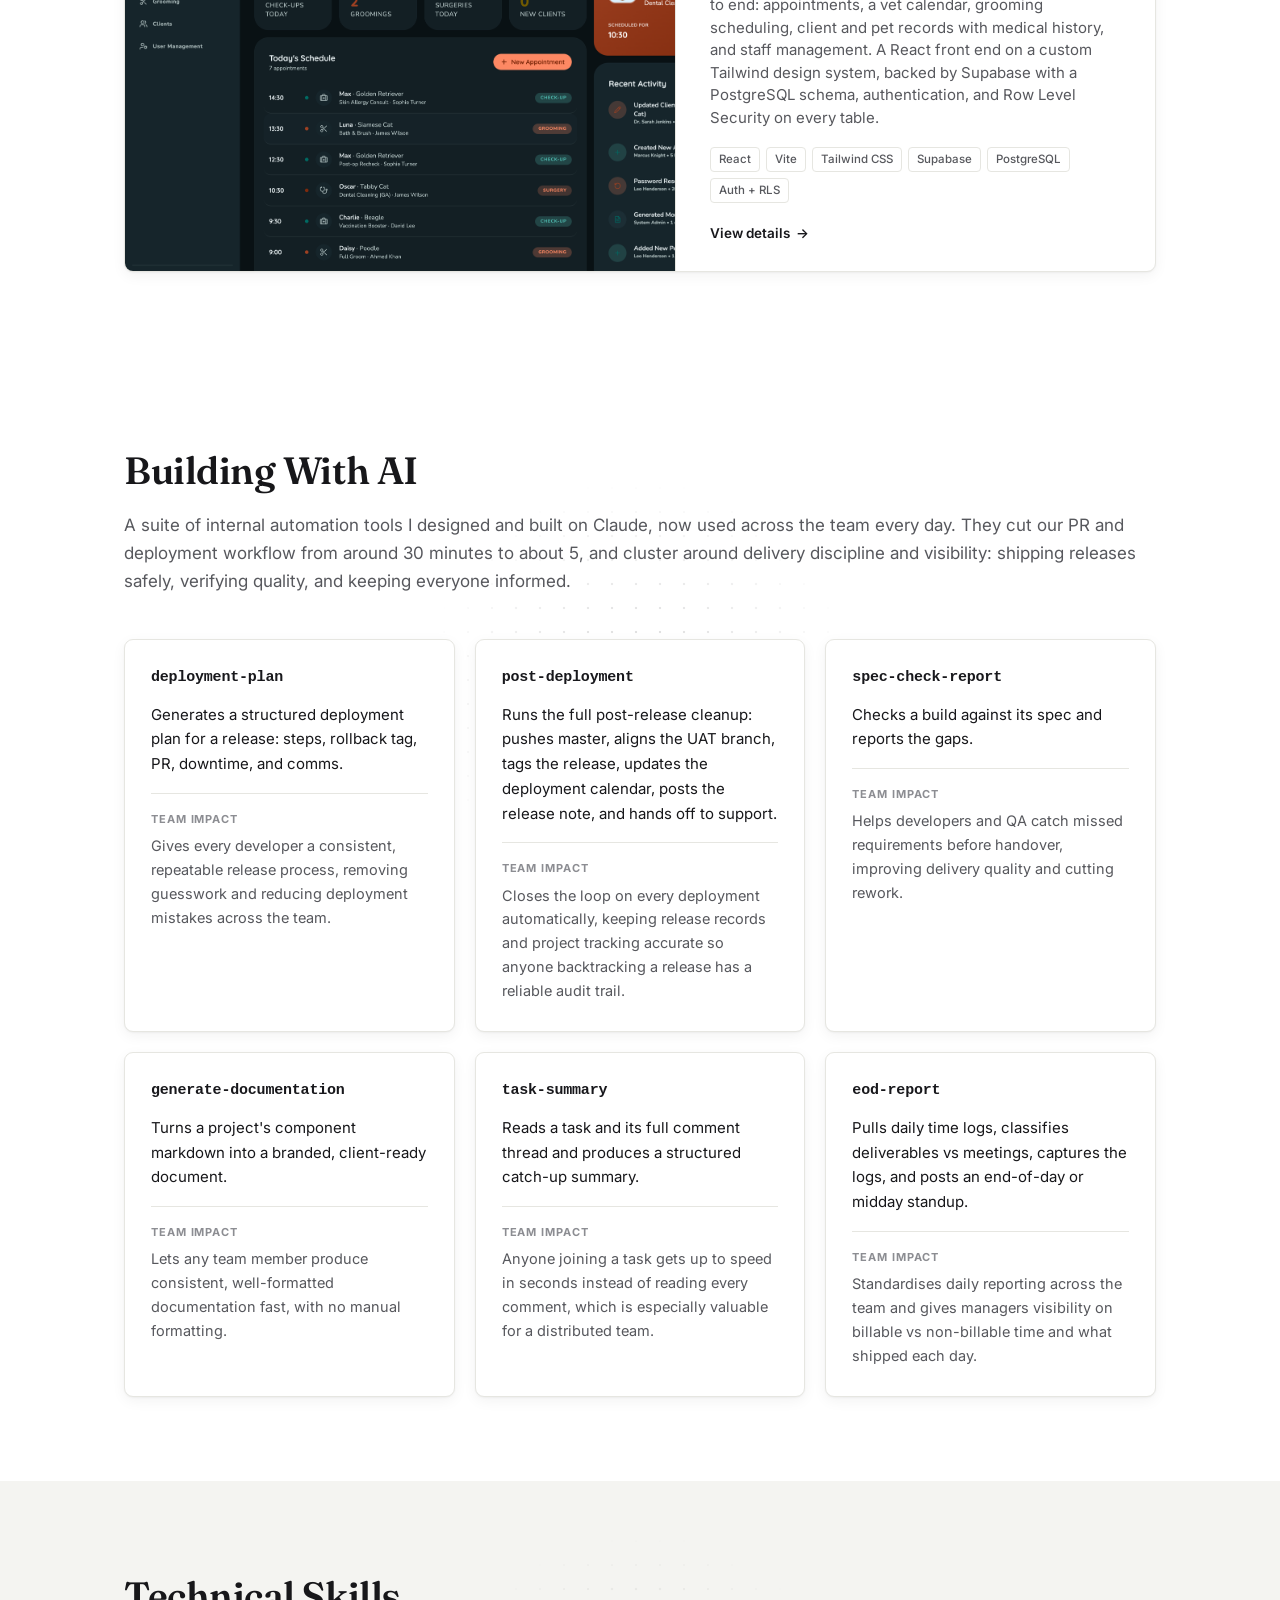
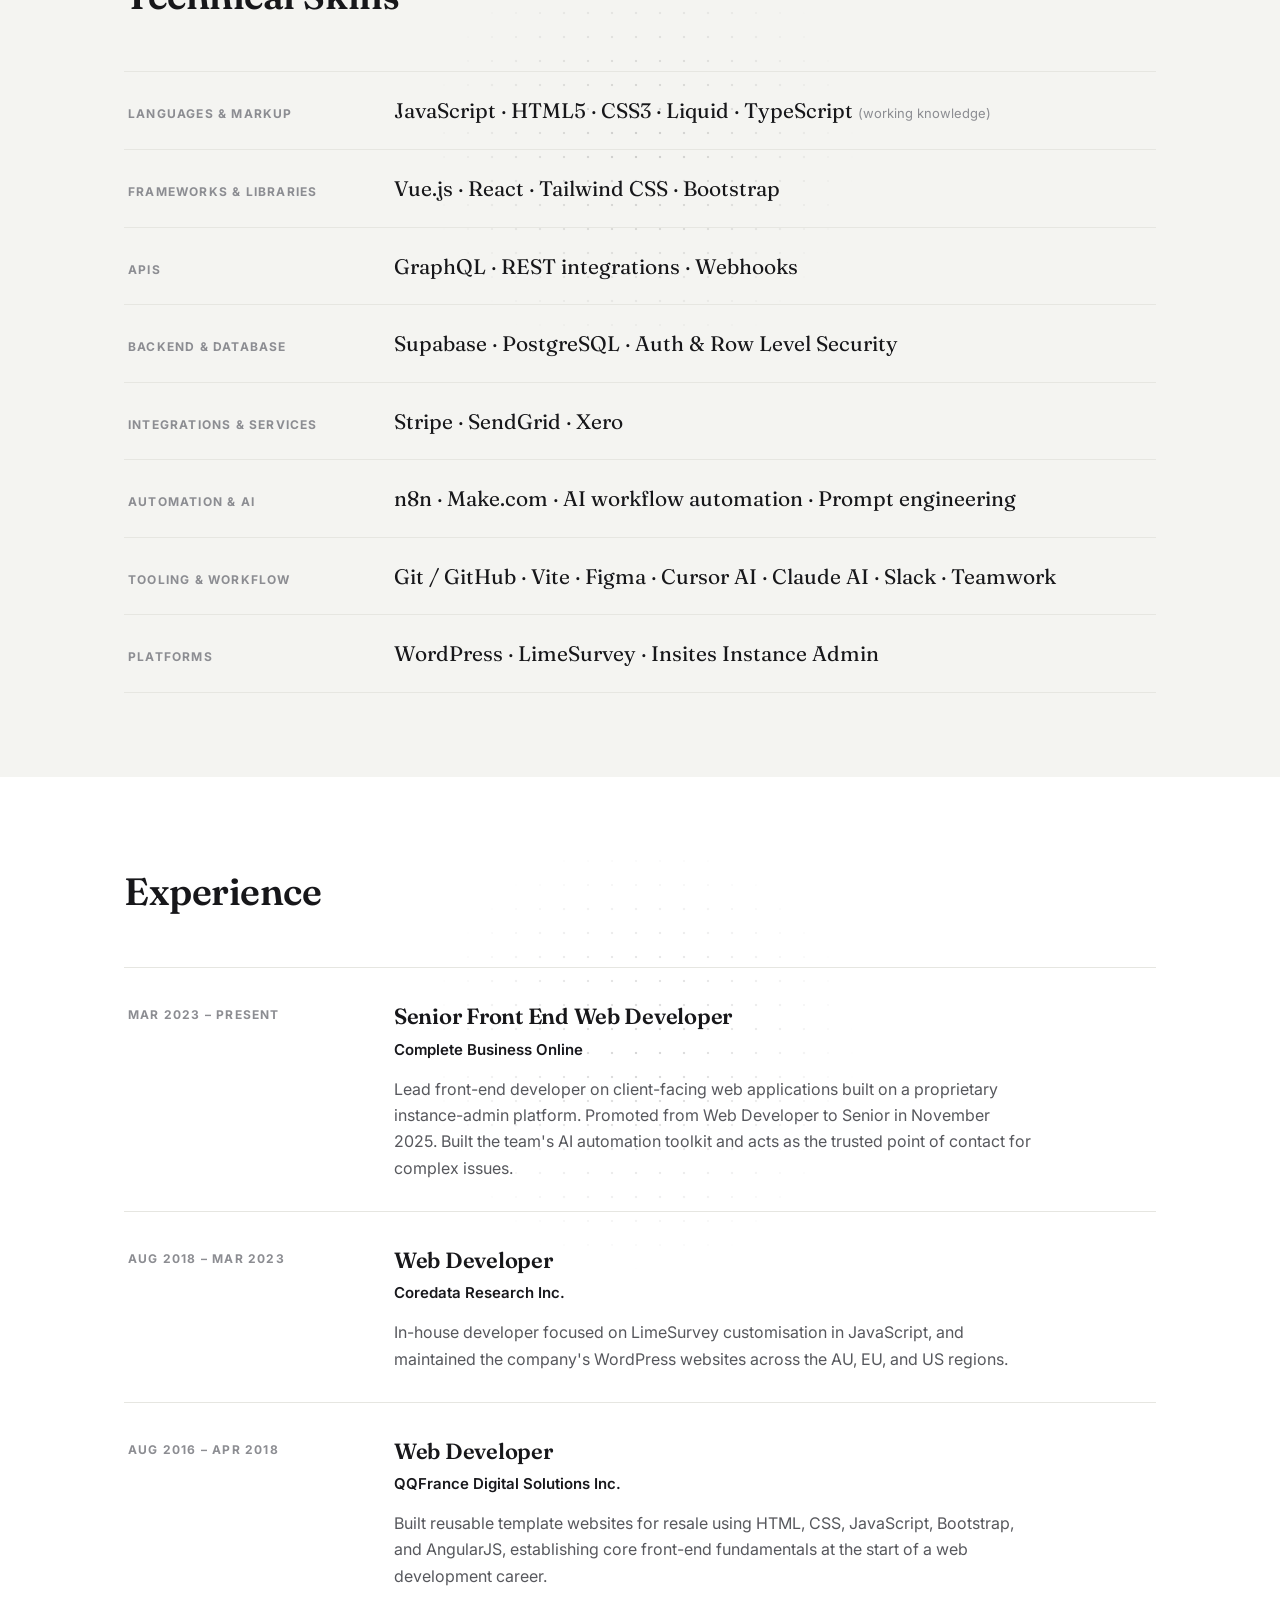
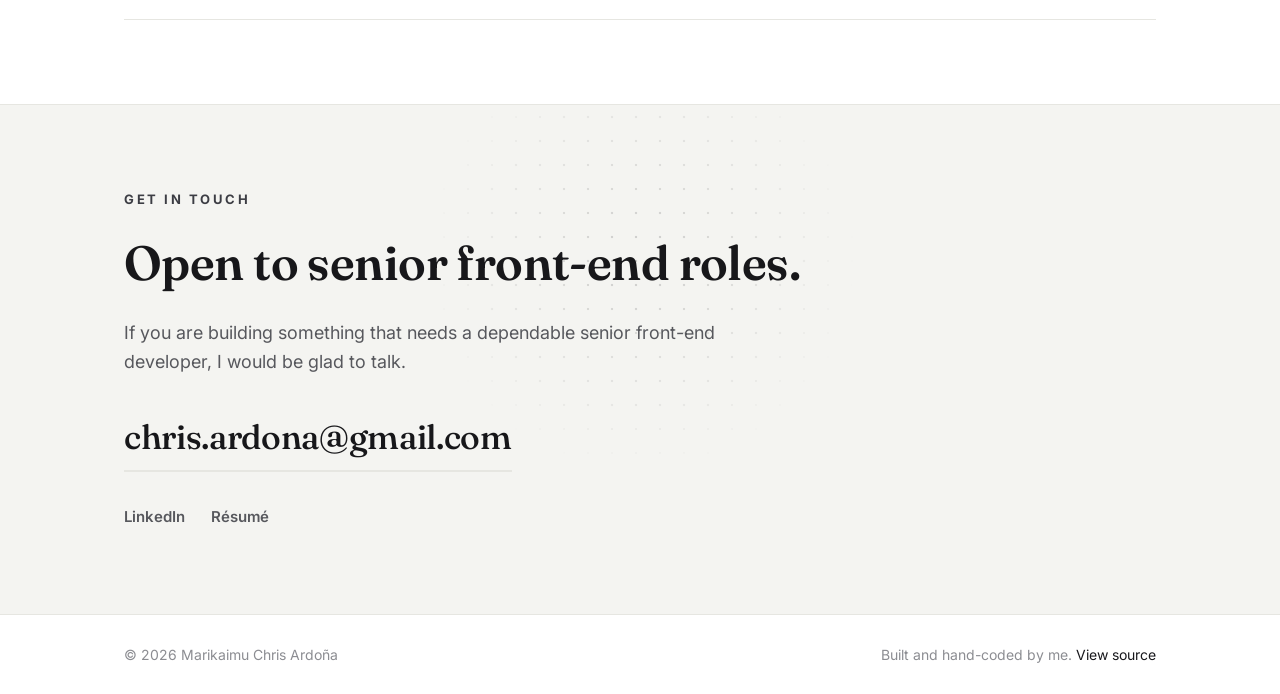
==== commit 68563da1: "Add n8n and AI automation to skills New 'Automation & AI' skill group (n8n, Make.com, AI workflow au" ====
--- a/index.html
+++ b/index.html
@@ -433,7 +433,11 @@
           </div>
           <div class="skill-row">
             <dt>Integrations &amp; Services</dt>
-            <dd>Stripe &middot; Make.com &middot; SendGrid &middot; Xero</dd>
+            <dd>Stripe &middot; SendGrid &middot; Xero</dd>
+          </div>
+          <div class="skill-row">
+            <dt>Automation &amp; AI</dt>
+            <dd>n8n &middot; Make.com &middot; AI workflow automation &middot; Prompt engineering</dd>
           </div>
           <div class="skill-row">
             <dt>Tooling &amp; Workflow</dt>
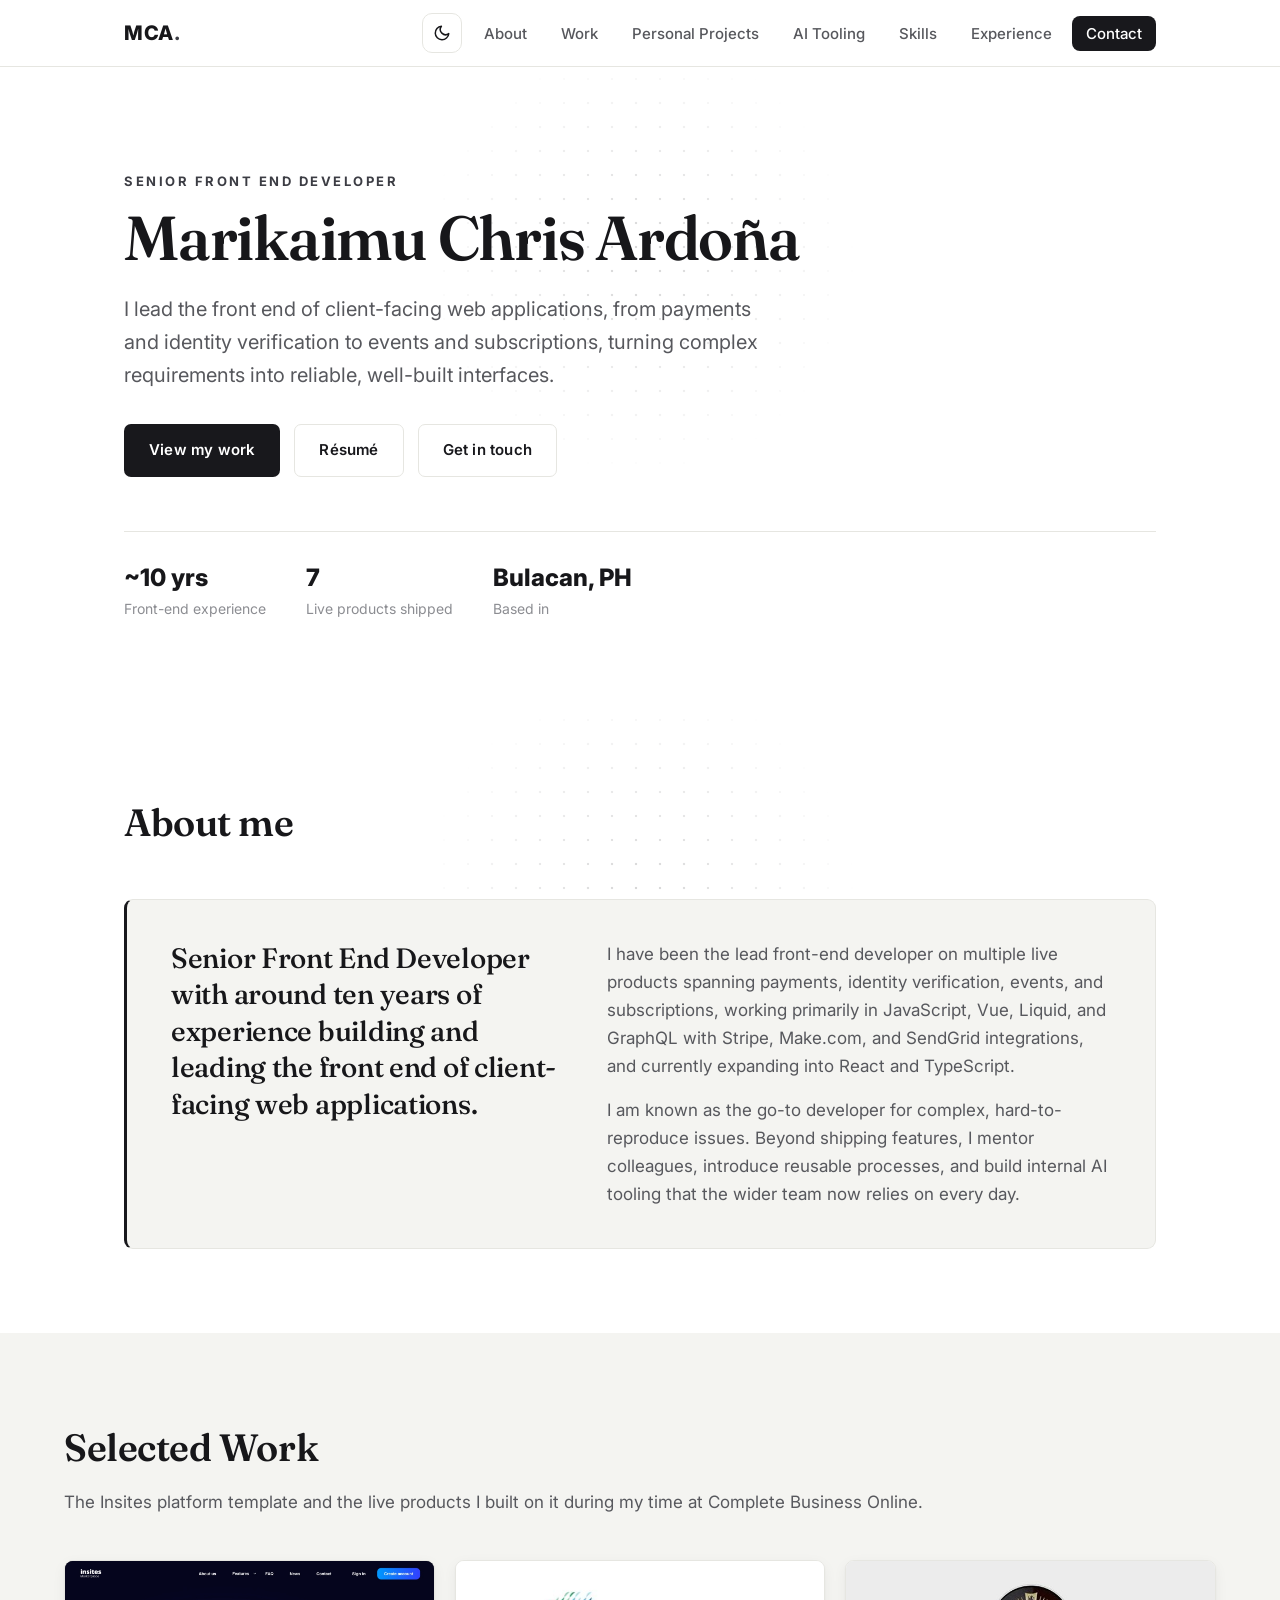
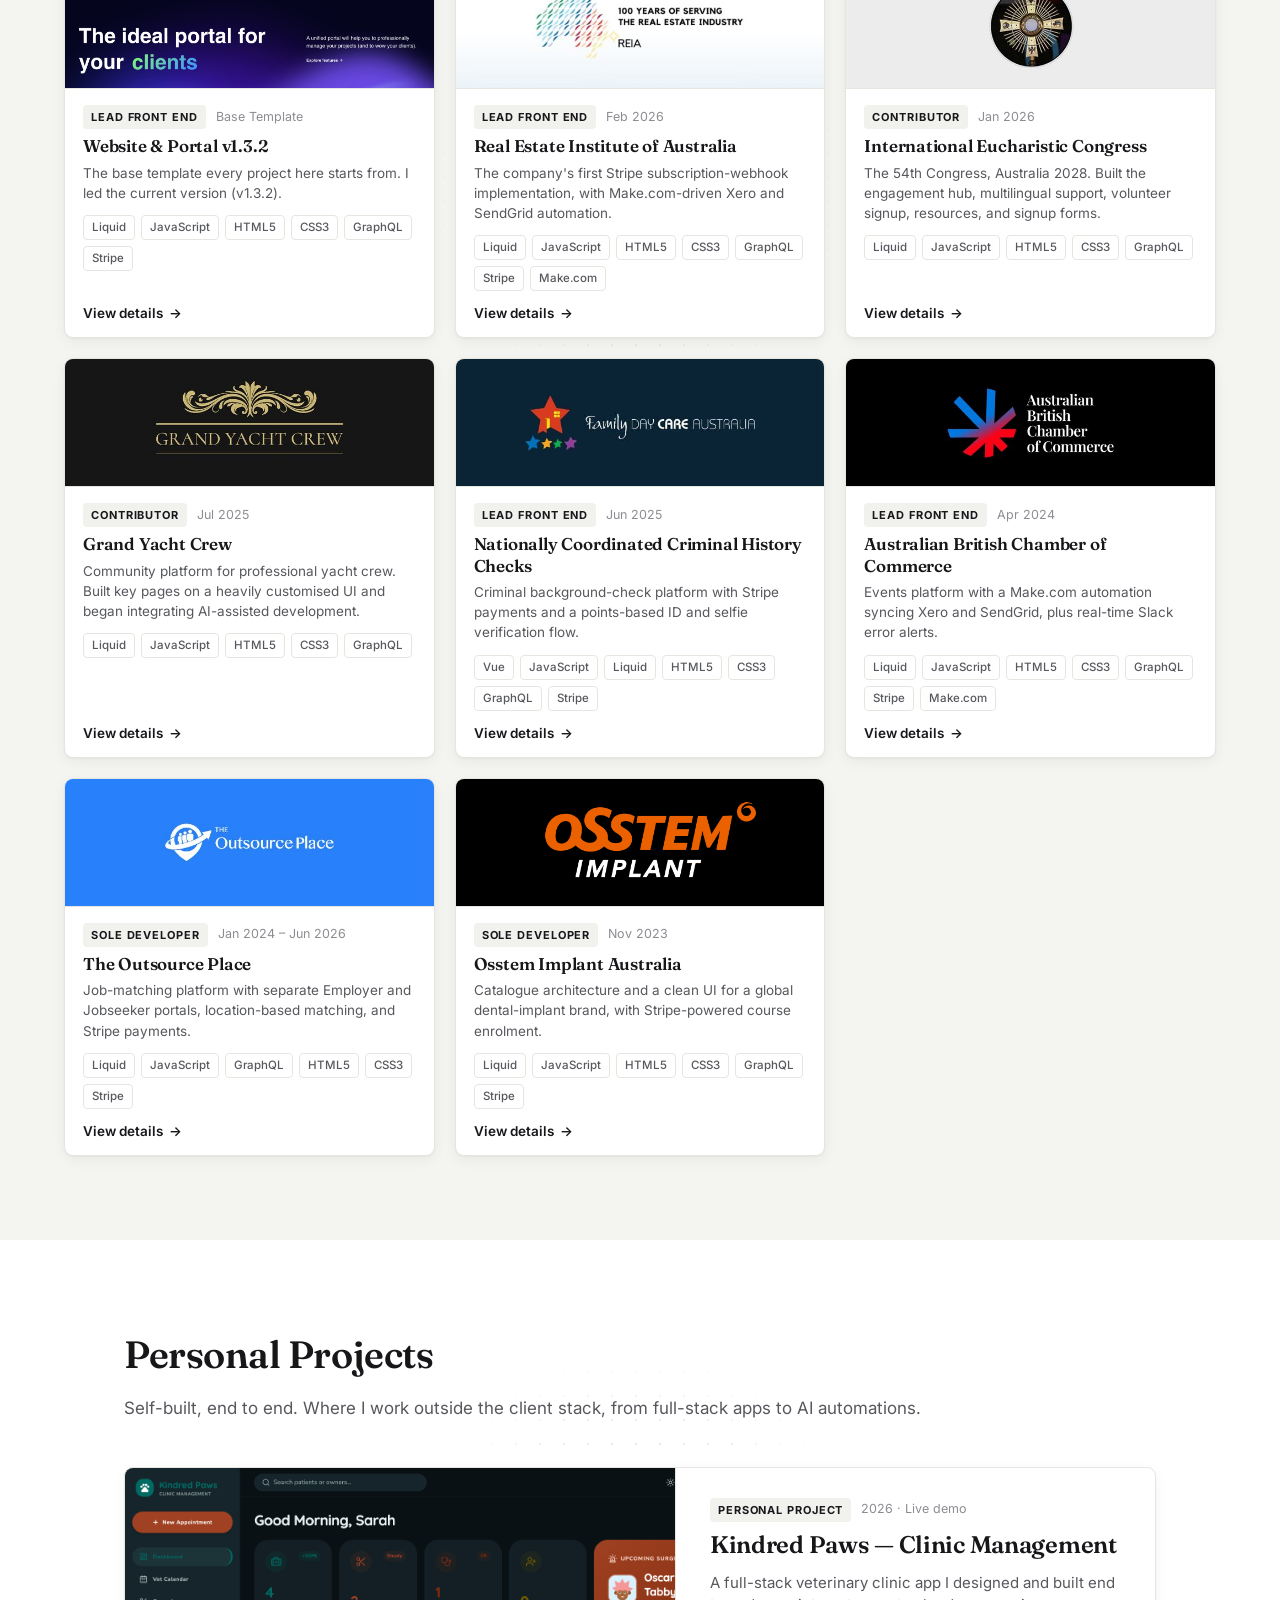
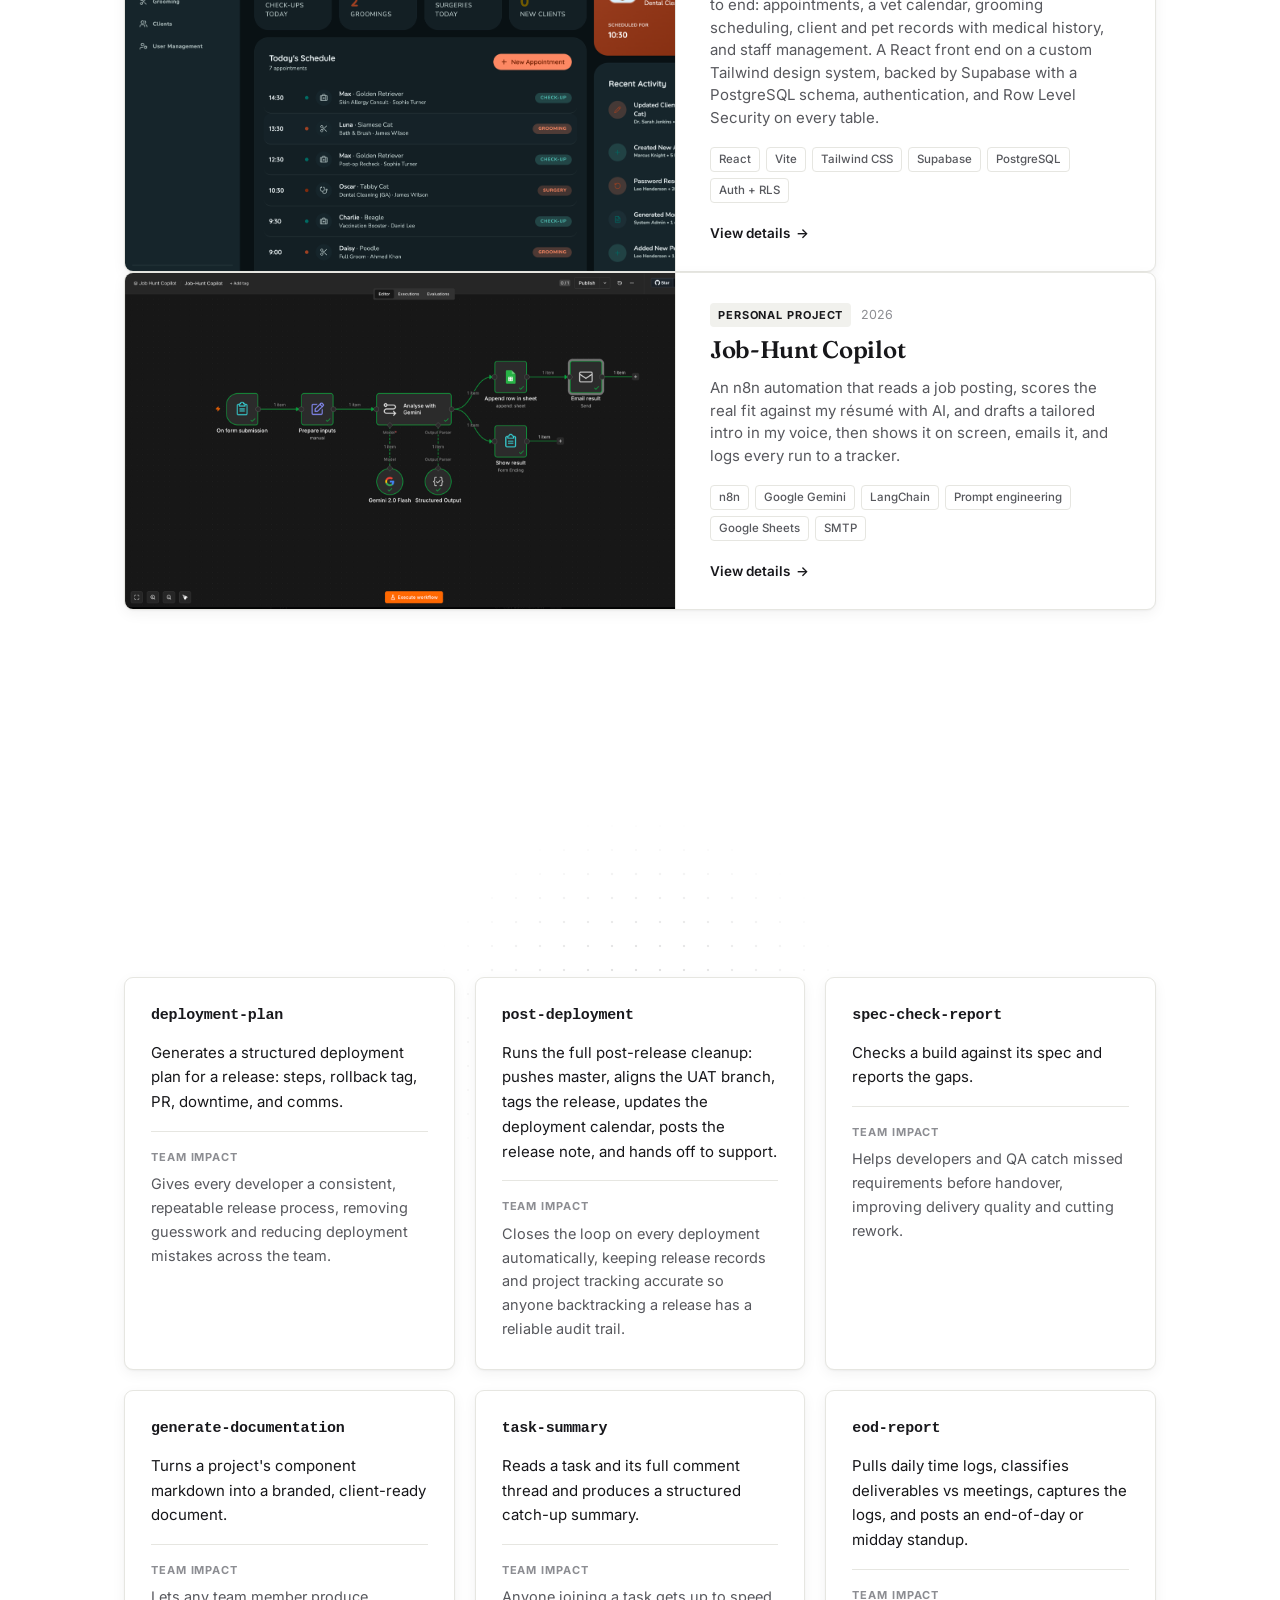
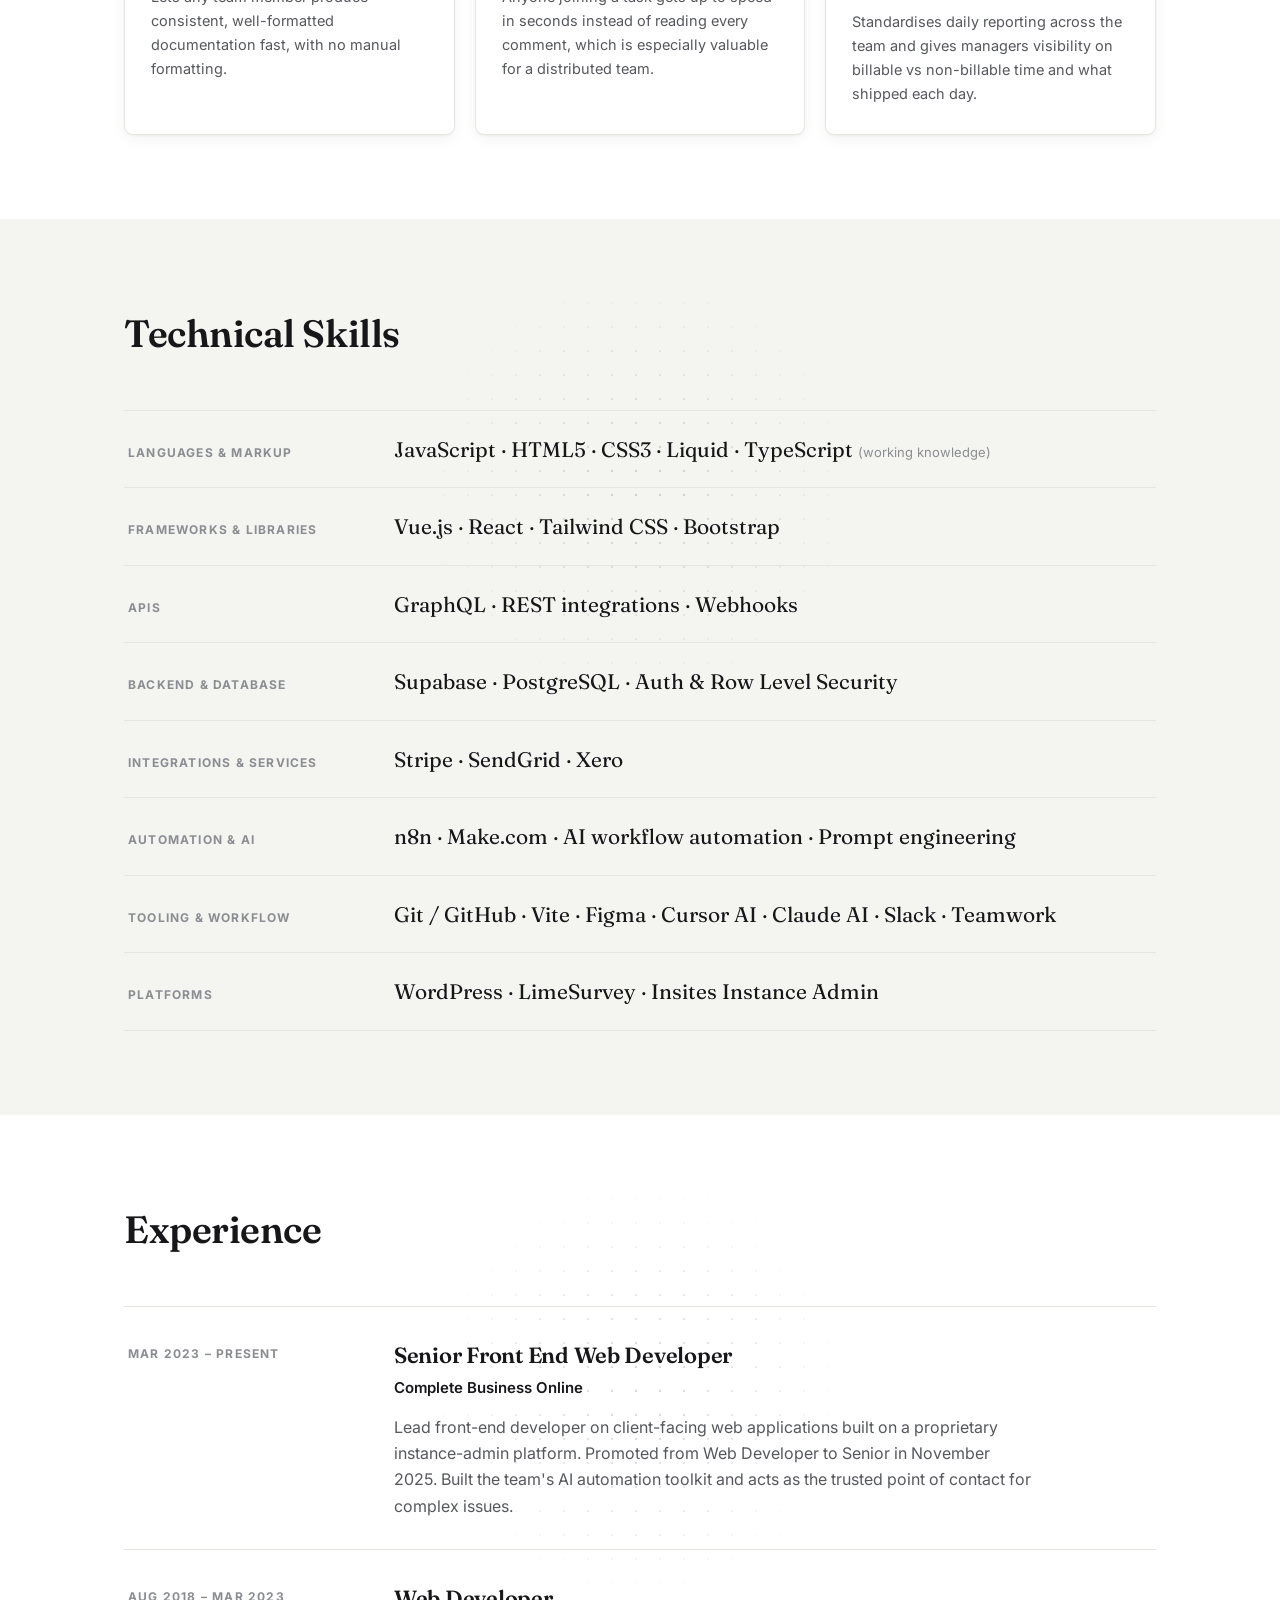
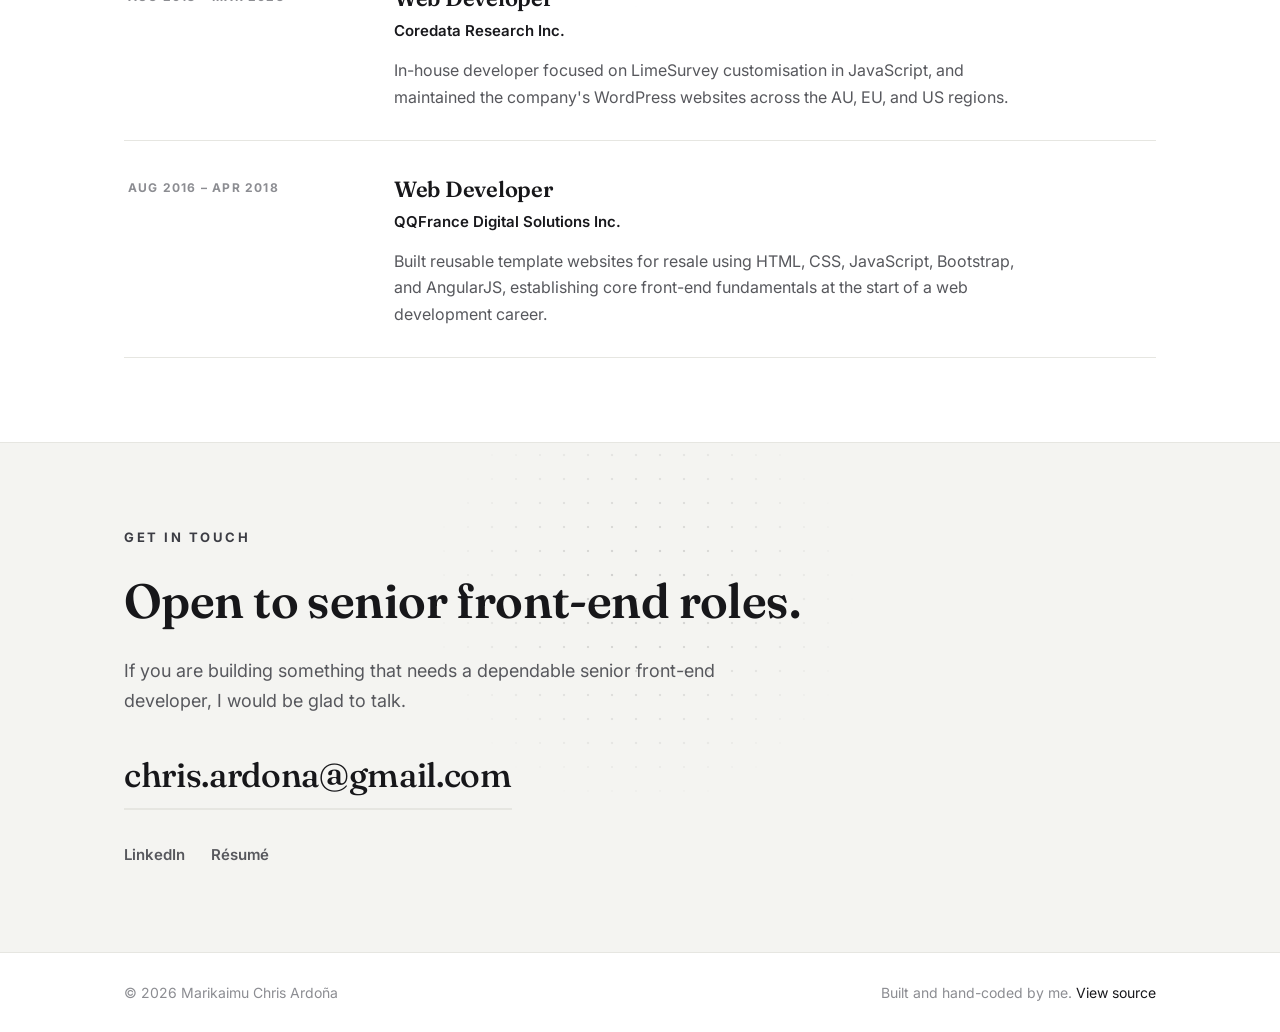
==== commit 142b6ec7: "Add Job-Hunt Copilot to Personal Projects Second personal project: an n8n + Google Gemini workflow t" ====
--- a/index.html
+++ b/index.html
@@ -66,7 +66,7 @@
           <ul class="nav-menu" id="nav-menu">
             <li><a href="#about">About</a></li>
             <li><a href="#work">Work</a></li>
-            <li><a href="#personal">Personal Project</a></li>
+            <li><a href="#personal">Personal Projects</a></li>
             <li><a href="#tooling">AI Tooling</a></li>
             <li><a href="#skills">Skills</a></li>
             <li><a href="#experience">Experience</a></li>
@@ -314,8 +314,8 @@
     <section id="personal" class="section">
       <div class="container">
         <header class="section-head reveal">
-          <h2>Personal Project</h2>
-          <p class="section-sub">Self-built, open source, and live. Where I work outside the client stack, end to end.</p>
+          <h2>Personal Projects</h2>
+          <p class="section-sub">Self-built, end to end. Where I work outside the client stack, from full-stack apps to AI automations.</p>
         </header>
 
         <article class="featured-card reveal">
@@ -333,6 +333,26 @@
               <li>React</li><li>Vite</li><li>Tailwind CSS</li><li>Supabase</li><li>PostgreSQL</li><li>Auth + RLS</li>
             </ul>
             <button type="button" class="project-view" data-dialog="dlg-petclinic" aria-haspopup="dialog" aria-controls="dlg-petclinic">
+              View details <span aria-hidden="true">&rarr;</span>
+            </button>
+          </div>
+        </article>
+
+        <article class="featured-card reveal">
+          <div class="featured-media">
+            <img src="img/jobcopilot/jobcopilot_canvas.png" alt="Job-Hunt Copilot workflow built in n8n" loading="lazy" />
+          </div>
+          <div class="featured-body">
+            <div class="project-meta">
+              <span class="project-tag-role">Personal Project</span>
+              <span class="project-date">2026</span>
+            </div>
+            <h3 class="project-title">Job-Hunt Copilot</h3>
+            <p class="project-blurb">An n8n automation that reads a job posting, scores the real fit against my r&eacute;sum&eacute; with AI, and drafts a tailored intro in my voice, then shows it on screen, emails it, and logs every run to a tracker.</p>
+            <ul class="project-tech">
+              <li>n8n</li><li>Google Gemini</li><li>LangChain</li><li>Prompt engineering</li><li>Google Sheets</li><li>SMTP</li>
+            </ul>
+            <button type="button" class="project-view" data-dialog="dlg-jobcopilot" aria-haspopup="dialog" aria-controls="dlg-jobcopilot">
               View details <span aria-hidden="true">&rarr;</span>
             </button>
           </div>
@@ -790,6 +810,45 @@
             </div>
           </div>
 
+          <div class="dialog-backdrop" id="dlg-jobcopilot" role="dialog" aria-modal="true" aria-labelledby="dlg-jobcopilot-t" hidden>
+            <div class="dialog">
+              <button class="dialog-close" type="button" aria-label="Close details">&times;</button>
+              <figure class="dialog-figure dialog-figure--grid">
+                <img src="img/jobcopilot/jobcopilot_canvas.png" alt="Job-Hunt Copilot workflow on the n8n canvas" />
+                <img src="img/jobcopilot/jobcopilot_result.png" alt="Fit score and drafted intro shown on the form result screen" />
+                <img src="img/jobcopilot/jobcopilot_email.png" alt="Automated email with fit score, strengths, gaps, and a drafted intro" />
+                <img src="img/jobcopilot/jobcopilot_sheet.png" alt="Google Sheet logging each analysed job with its fit score" />
+              </figure>
+              <div class="dialog-content">
+                <div class="project-meta">
+                  <span class="project-tag-role">Personal Project</span>
+                  <span class="project-date">n8n + AI workflow</span>
+                </div>
+                <h3 id="dlg-jobcopilot-t">Job-Hunt Copilot</h3>
+                <p>
+                  A workflow I built to take the grind out of job hunting. I paste a posting into a form and it
+                  returns an honest fit score, a breakdown of strengths and gaps, and a drafted cover-letter intro
+                  in my voice, shown on screen, emailed to me, and logged to a tracking sheet.
+                </p>
+                <p>
+                  Built in n8n: a form trigger feeds the posting and my r&eacute;sum&eacute; into Google Gemini through a
+                  LangChain chain with a structured-output parser, so the model returns clean, typed fields. The result
+                  fans out to a completion screen, an SMTP email, and a Google Sheets row. The prompt is tuned to score
+                  strictly and write without clich&eacute;s, real postings come back at 25, 55, and 60 out of 100, not
+                  flattering nonsense.
+                </p>
+                <ul class="project-tech">
+                  <li>n8n</li><li>Google Gemini</li><li>LangChain</li><li>Structured output</li><li>Prompt engineering</li><li>Google Sheets</li><li>SMTP</li>
+                </ul>
+                <div class="dialog-actions">
+                  <a class="btn btn-ghost" href="https://github.com/marikaimu-ardona/job-hunt-copilot" target="_blank" rel="noopener noreferrer">
+                    View workflow <span aria-hidden="true">&rarr;</span>
+                  </a>
+                </div>
+              </div>
+            </div>
+          </div>
+
         </div>
 
   </main>
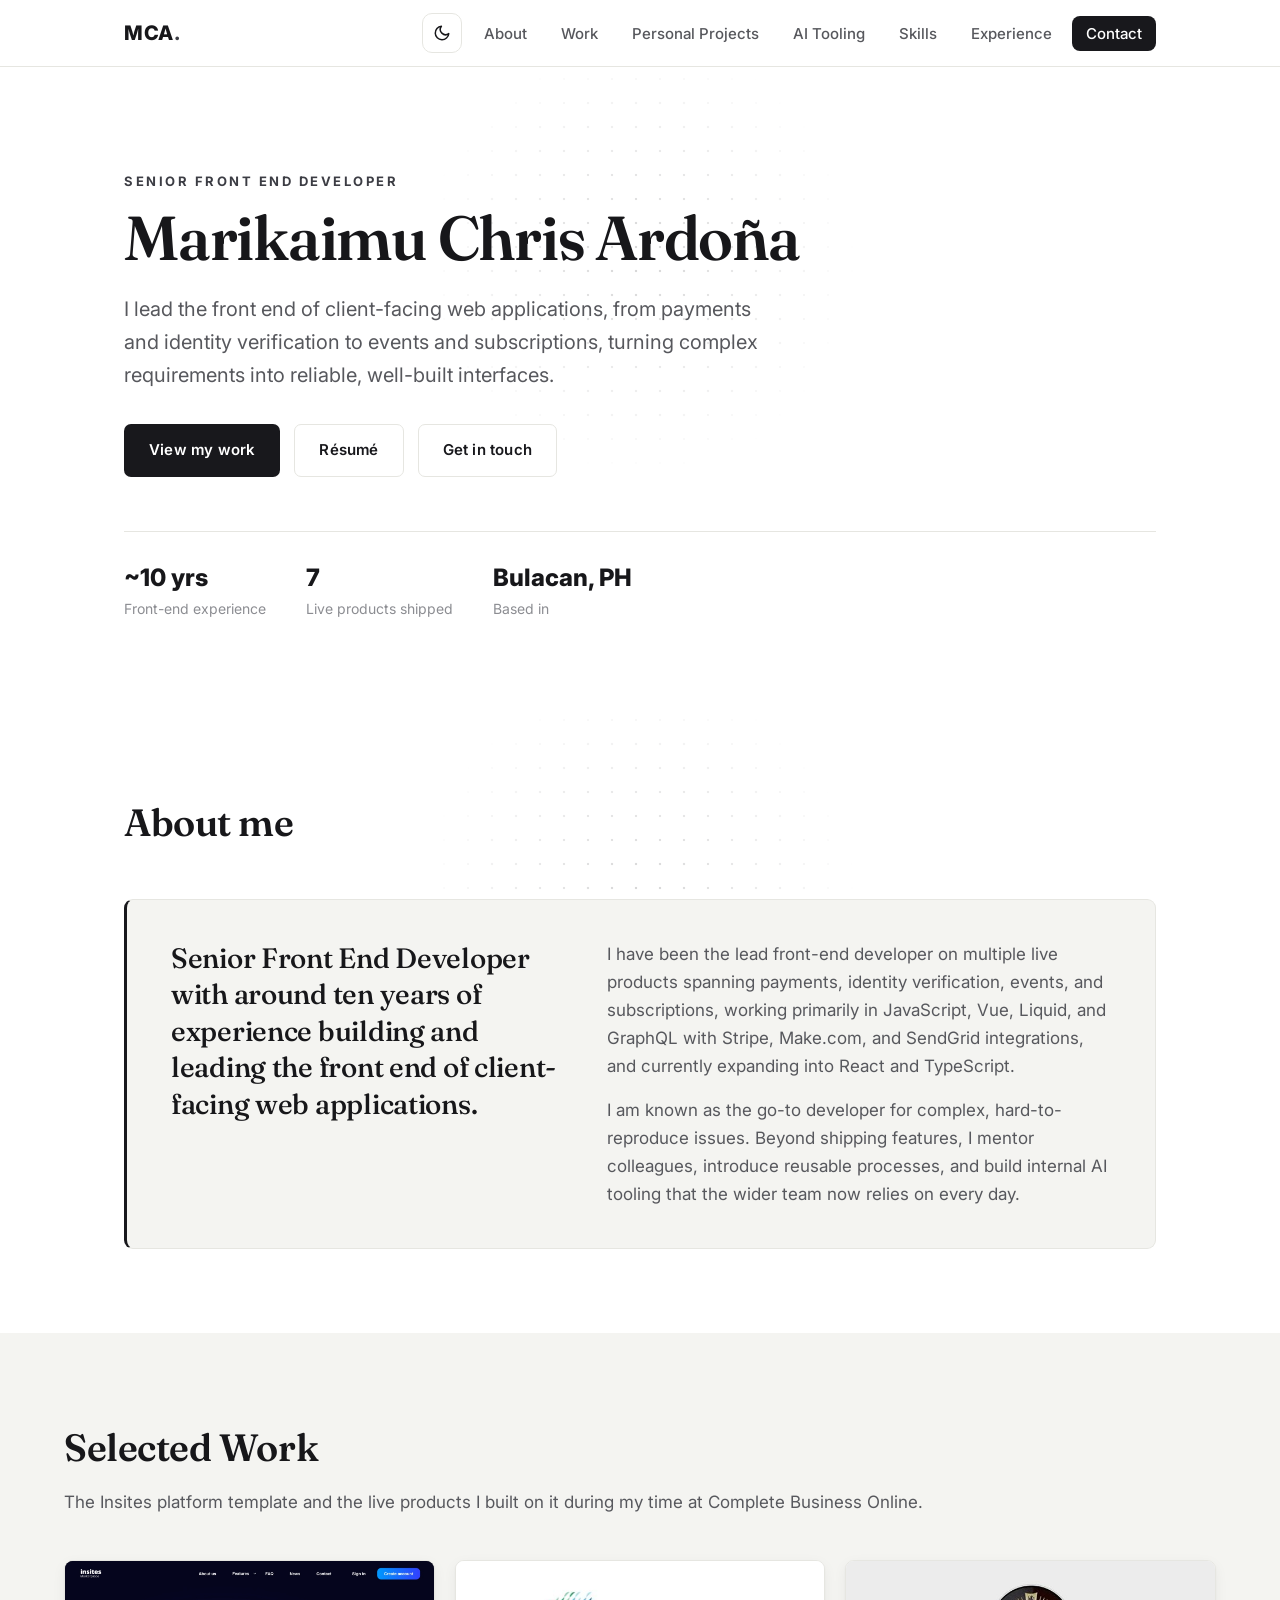
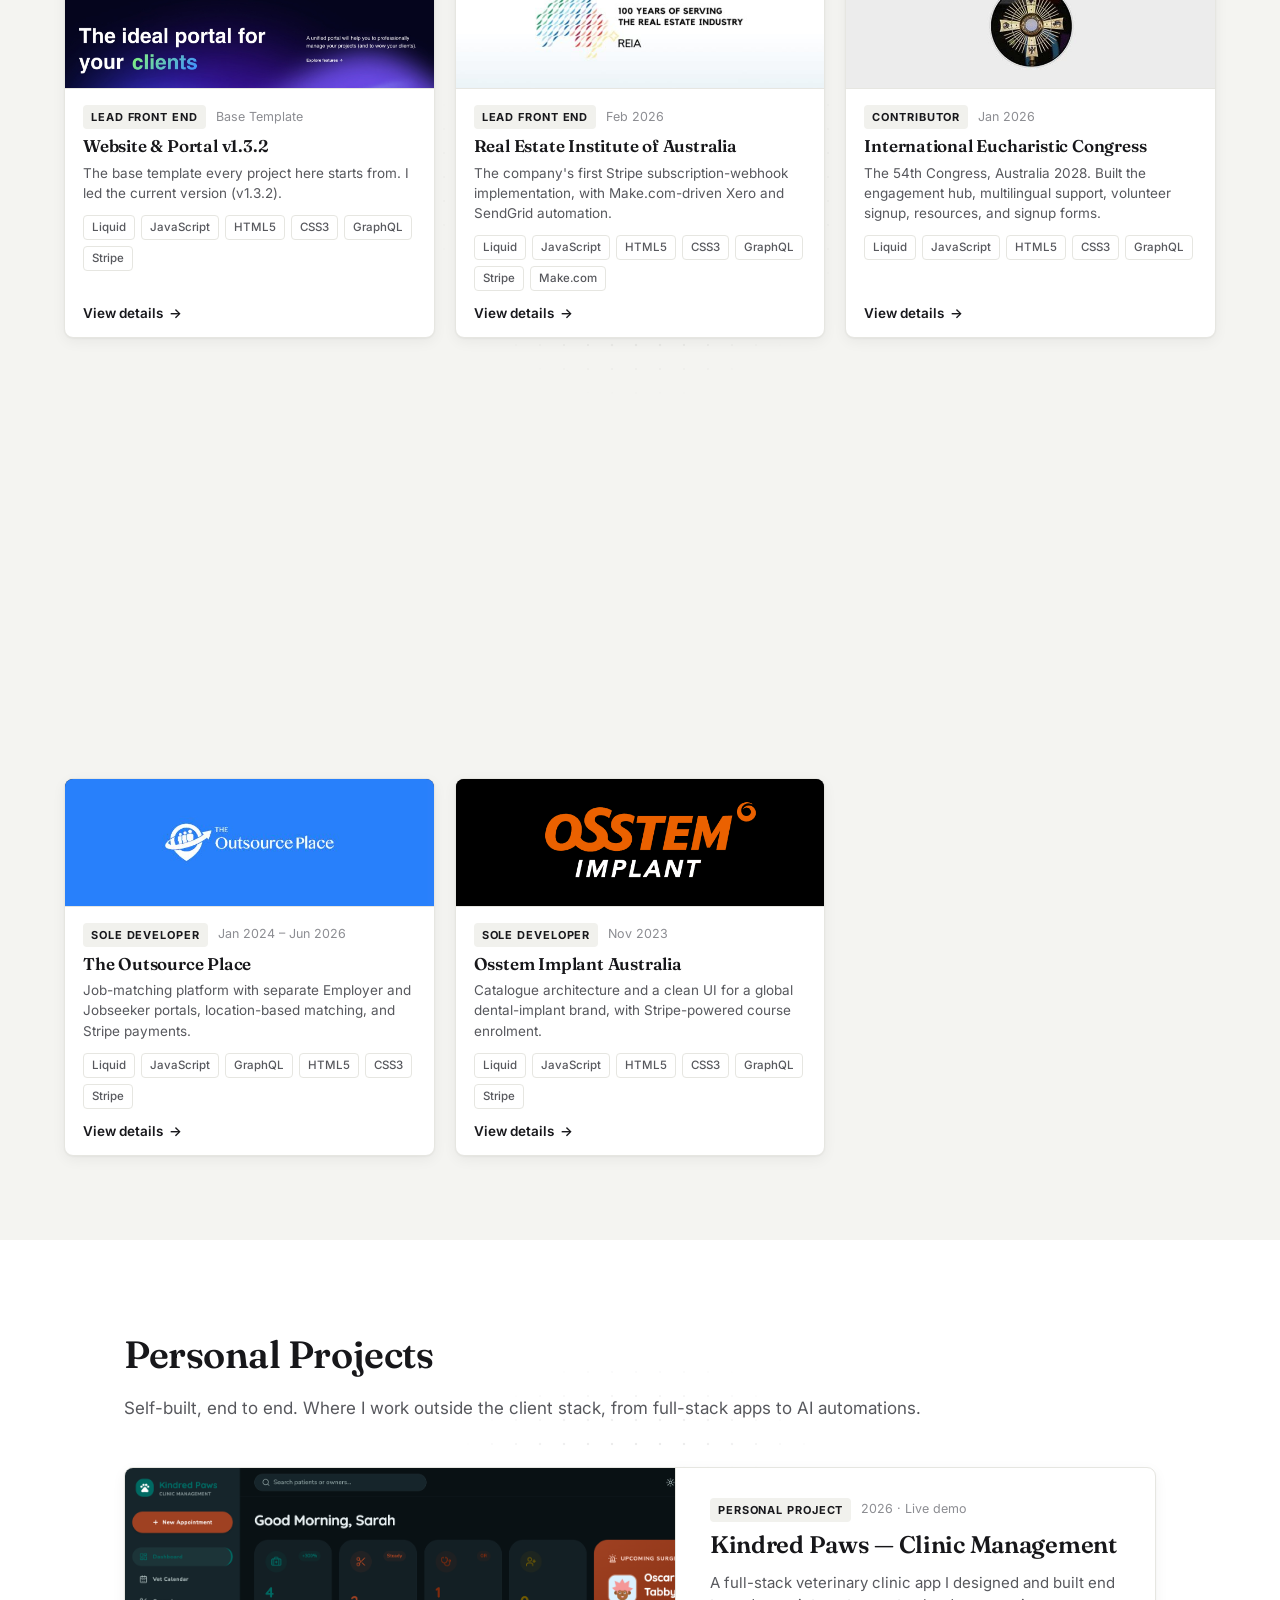
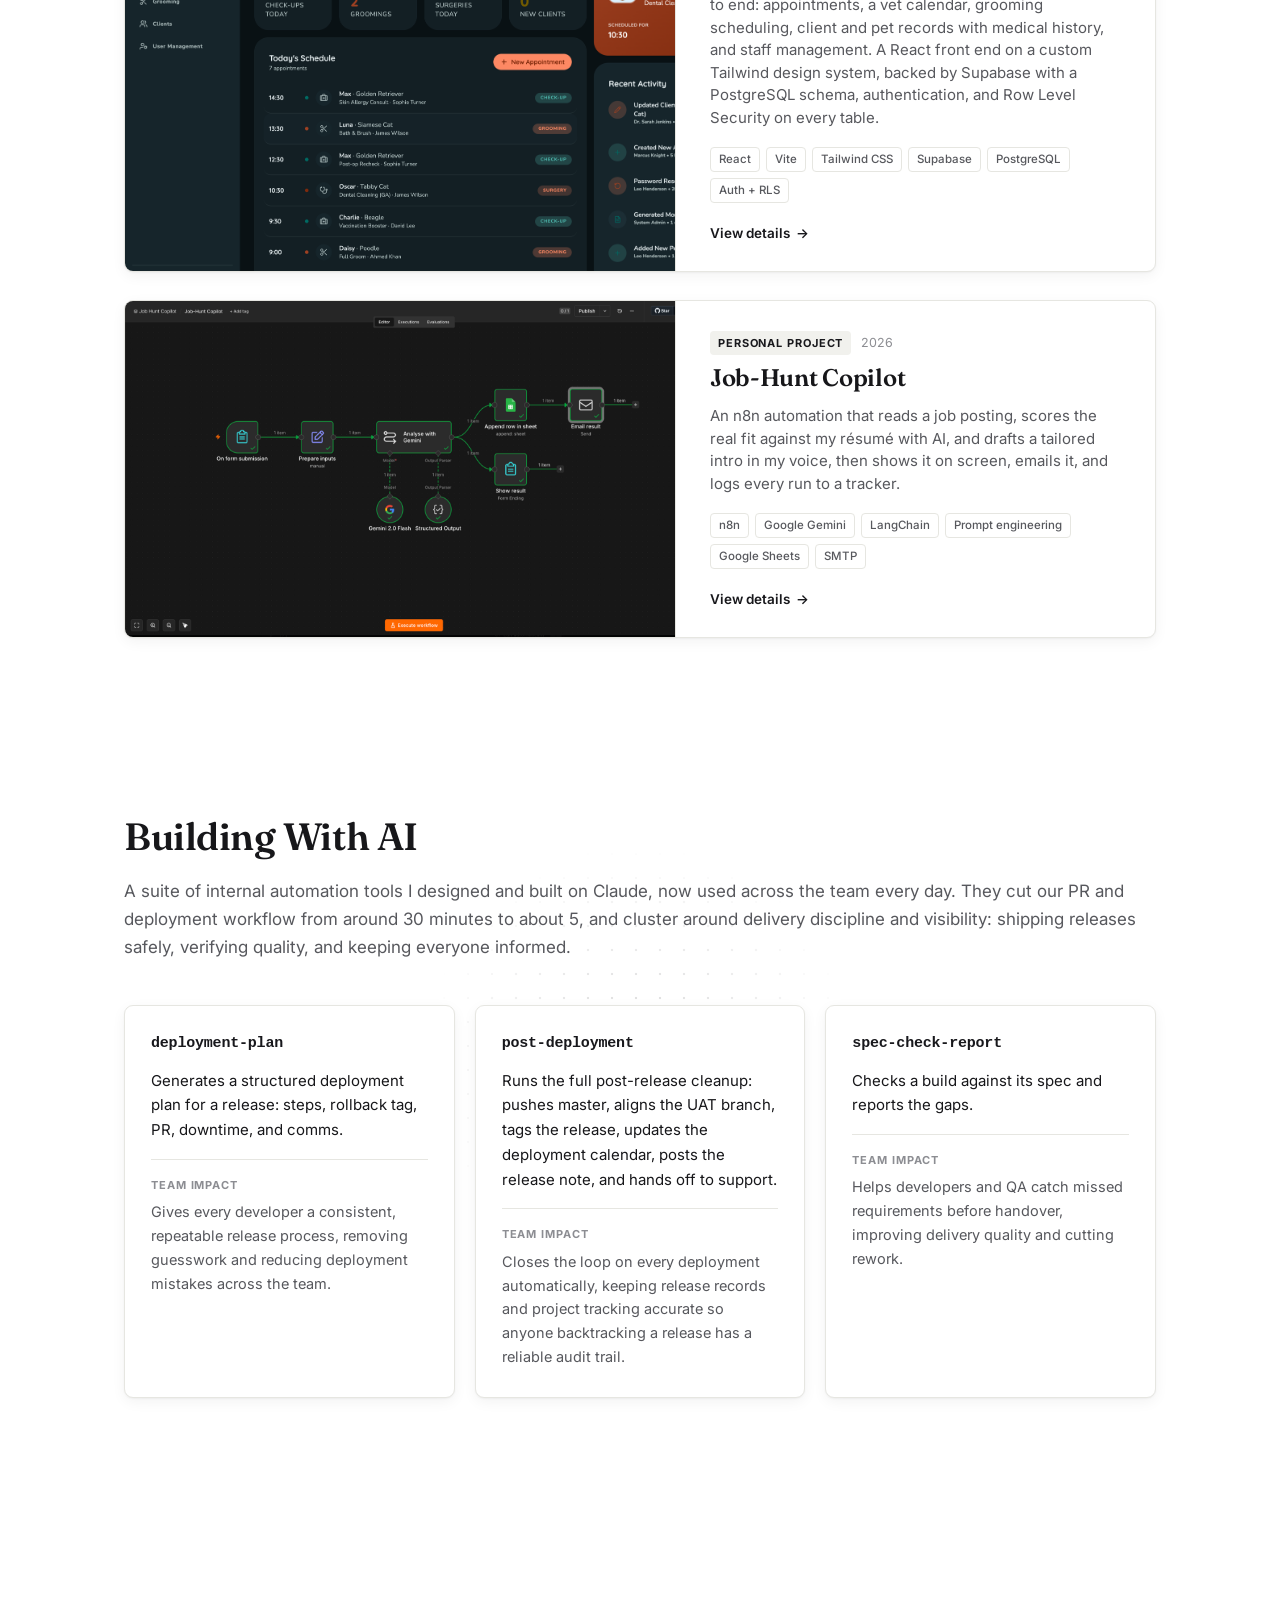
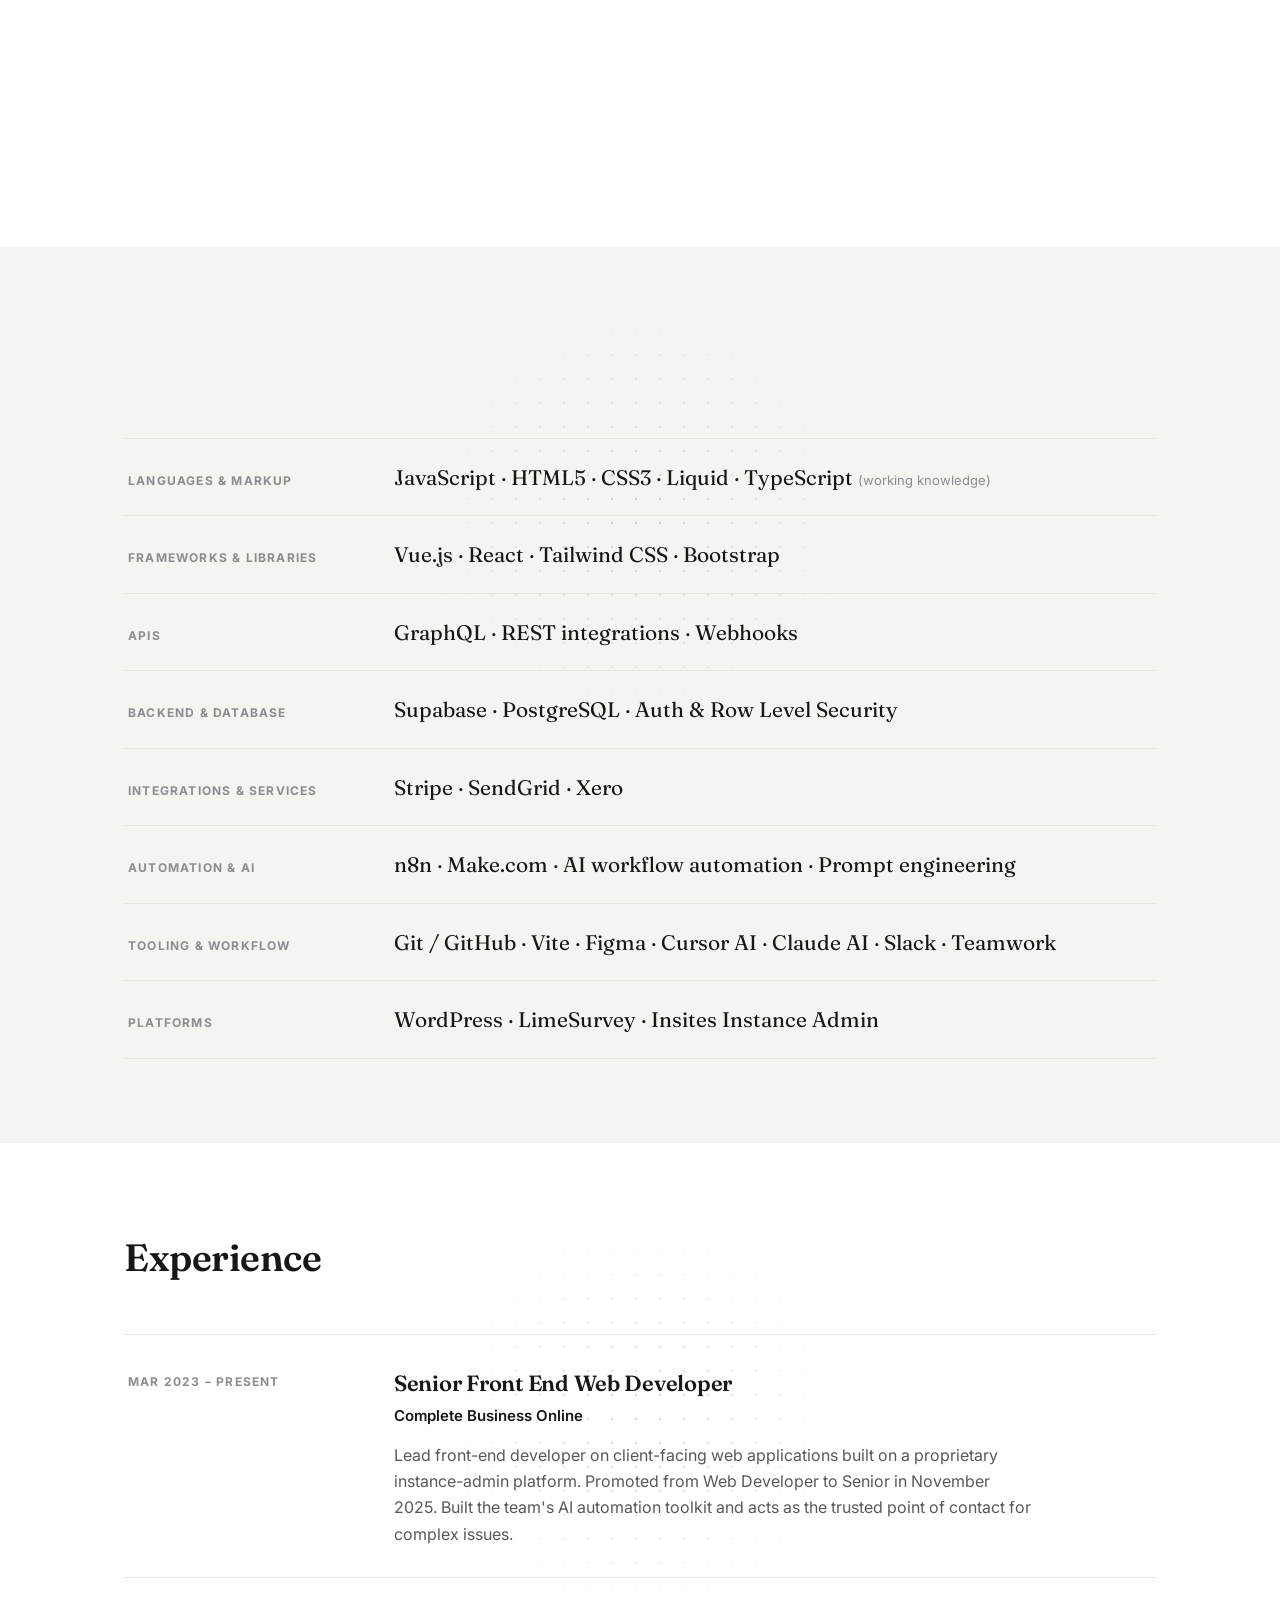
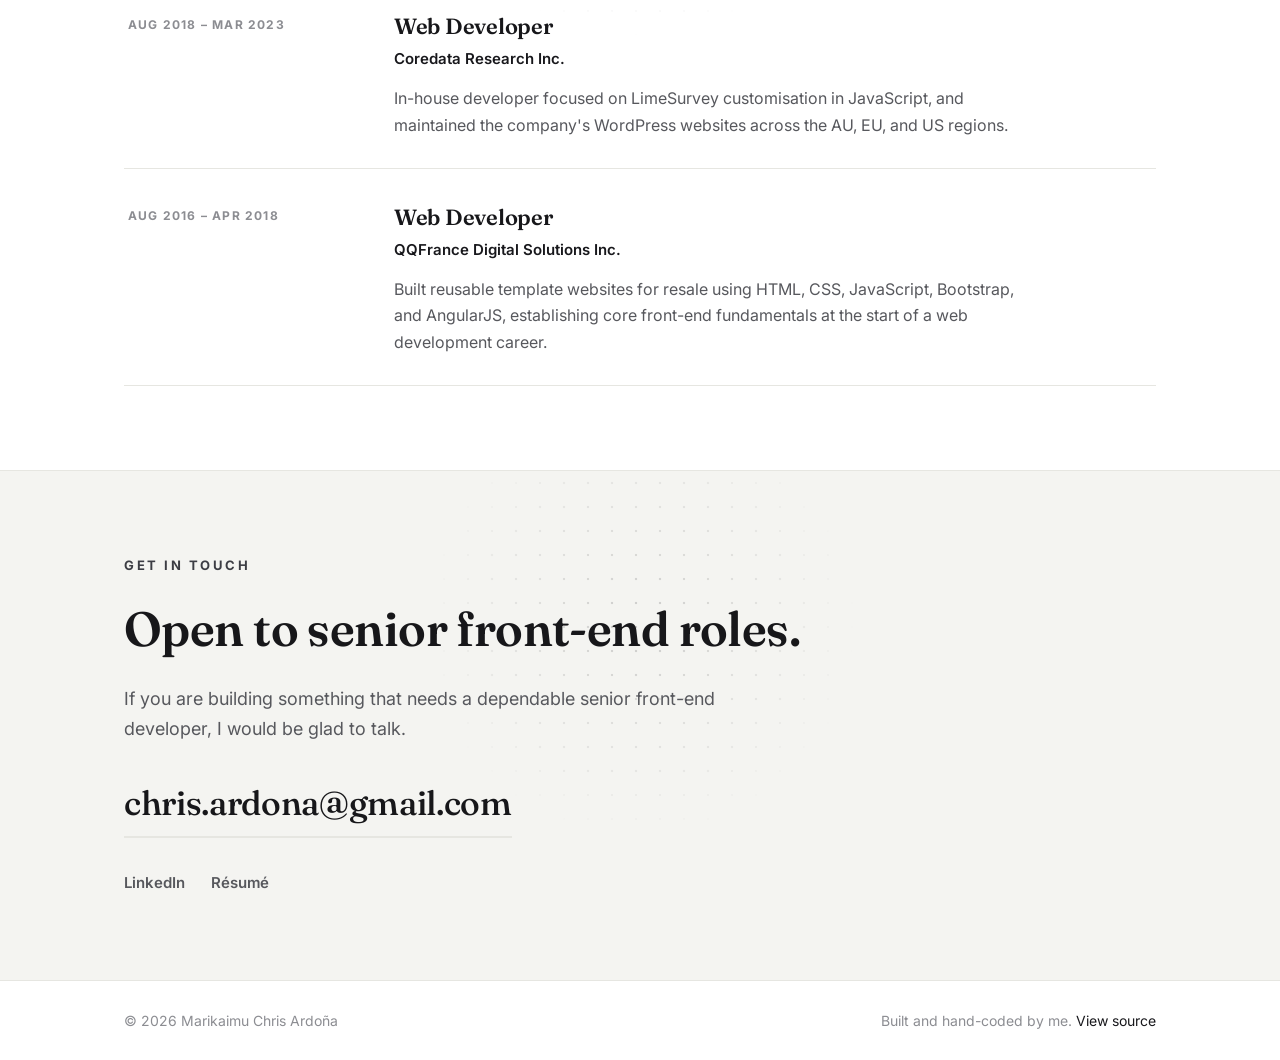
==== commit 4331eda0: "Replace dialog image grid with a one-at-a-time carousel Project detail dialogs now show screenshots " ====
--- a/index.html
+++ b/index.html
@@ -768,12 +768,19 @@
           <div class="dialog-backdrop" id="dlg-petclinic" role="dialog" aria-modal="true" aria-labelledby="dlg-petclinic-t" hidden>
             <div class="dialog">
               <button class="dialog-close" type="button" aria-label="Close details">&times;</button>
-              <figure class="dialog-figure dialog-figure--grid">
-                <img src="img/petclinic/petclinic_dashboard.png" alt="Kindred Paws dashboard with today's schedule and clinic stats" />
-                <img src="img/petclinic/petclinic_calendar.png" alt="Kindred Paws weekly vet appointment calendar" />
-                <img src="img/petclinic/petclinic_clients.png" alt="Kindred Paws client and pet records with medical history" />
-                <img src="img/petclinic/petclinic_grooming.png" alt="Kindred Paws grooming schedule with staff on duty" />
-              </figure>
+              <div class="gallery" data-gallery>
+                <div class="gallery-viewport">
+                  <div class="gallery-track">
+                    <img src="img/petclinic/petclinic_dashboard.png" alt="Kindred Paws dashboard with today's schedule and clinic stats" />
+                    <img src="img/petclinic/petclinic_calendar.png" alt="Kindred Paws weekly vet appointment calendar" />
+                    <img src="img/petclinic/petclinic_clients.png" alt="Kindred Paws client and pet records with medical history" />
+                    <img src="img/petclinic/petclinic_grooming.png" alt="Kindred Paws grooming schedule with staff on duty" />
+                  </div>
+                </div>
+                <button type="button" class="gallery-nav gallery-prev" aria-label="Previous screenshot">&#8249;</button>
+                <button type="button" class="gallery-nav gallery-next" aria-label="Next screenshot">&#8250;</button>
+                <div class="gallery-dots"></div>
+              </div>
               <div class="dialog-content">
                 <div class="project-meta">
                   <span class="project-tag-role">Personal Project</span>
@@ -813,12 +820,19 @@
           <div class="dialog-backdrop" id="dlg-jobcopilot" role="dialog" aria-modal="true" aria-labelledby="dlg-jobcopilot-t" hidden>
             <div class="dialog">
               <button class="dialog-close" type="button" aria-label="Close details">&times;</button>
-              <figure class="dialog-figure dialog-figure--grid">
-                <img src="img/jobcopilot/jobcopilot_canvas.png" alt="Job-Hunt Copilot workflow on the n8n canvas" />
-                <img src="img/jobcopilot/jobcopilot_result.png" alt="Fit score and drafted intro shown on the form result screen" />
-                <img src="img/jobcopilot/jobcopilot_email.png" alt="Automated email with fit score, strengths, gaps, and a drafted intro" />
-                <img src="img/jobcopilot/jobcopilot_sheet.png" alt="Google Sheet logging each analysed job with its fit score" />
-              </figure>
+              <div class="gallery" data-gallery>
+                <div class="gallery-viewport">
+                  <div class="gallery-track">
+                    <img src="img/jobcopilot/jobcopilot_canvas.png" alt="Job-Hunt Copilot workflow on the n8n canvas" />
+                    <img src="img/jobcopilot/jobcopilot_result.png" alt="Fit score and drafted intro shown on the form result screen" />
+                    <img src="img/jobcopilot/jobcopilot_email.png" alt="Automated email with fit score, strengths, gaps, and a drafted intro" />
+                    <img src="img/jobcopilot/jobcopilot_sheet.png" alt="Google Sheet logging each analysed job with its fit score" />
+                  </div>
+                </div>
+                <button type="button" class="gallery-nav gallery-prev" aria-label="Previous screenshot">&#8249;</button>
+                <button type="button" class="gallery-nav gallery-next" aria-label="Next screenshot">&#8250;</button>
+                <div class="gallery-dots"></div>
+              </div>
               <div class="dialog-content">
                 <div class="project-meta">
                   <span class="project-tag-role">Personal Project</span>
--- a/css/styles.css
+++ b/css/styles.css
@@ -268,6 +268,7 @@
   overflow: hidden;
   box-shadow: var(--shadow);
 }
+.featured-card + .featured-card { margin-top: 28px; }
 .featured-media { position: relative; border-right: 1px solid var(--rule); overflow: hidden; }
 .featured-media img { width: 100%; height: 100%; object-fit: cover; object-position: left top; display: block; }
 .featured-body { padding: 30px 34px; display: flex; flex-direction: column; }
@@ -312,6 +313,28 @@
 .dialog-figure img { width: 100%; display: block; max-height: 440px; object-fit: cover; object-position: center; }
 .dialog-figure--grid { display: grid; grid-template-columns: 1fr 1fr; }
 .dialog-figure--grid img { height: auto; max-height: none; object-fit: contain; }
+/* Image carousel inside dialogs */
+.gallery { position: relative; background: var(--bg-alt); border-bottom: 1px solid var(--rule); }
+.gallery-viewport { overflow: hidden; aspect-ratio: 16 / 10; }
+.gallery-track { display: flex; height: 100%; transition: transform .35s ease; }
+.gallery-track img { flex: 0 0 100%; width: 100%; height: 100%; object-fit: contain; display: block; }
+.gallery-nav {
+  position: absolute; top: 50%; transform: translateY(-50%); z-index: 2;
+  width: 40px; height: 40px; border: 0; border-radius: 50%;
+  background: rgba(16,32,43,.55); color: #fff; font-size: 24px; line-height: 1;
+  display: flex; align-items: center; justify-content: center; cursor: pointer;
+  transition: background .15s ease;
+}
+.gallery-nav:hover { background: rgba(16,32,43,.82); }
+.gallery-prev { left: 12px; }
+.gallery-next { right: 12px; }
+.gallery-dots { position: absolute; bottom: 12px; left: 0; right: 0; z-index: 2; display: flex; gap: 7px; justify-content: center; }
+.gallery-dots button {
+  width: 8px; height: 8px; padding: 0; border: 0; border-radius: 50%;
+  background: rgba(255,255,255,.5); cursor: pointer;
+  transition: background .15s ease, transform .15s ease;
+}
+.gallery-dots button.active { background: #fff; transform: scale(1.25); }
 .dialog-content { padding: 26px 30px 32px; }
 .dialog.no-figure .dialog-content { padding-top: 54px; }
 .dialog-content h3 { font-size: 25px; font-weight: 800; letter-spacing: -.4px; line-height: 1.2; margin-top: 4px; }
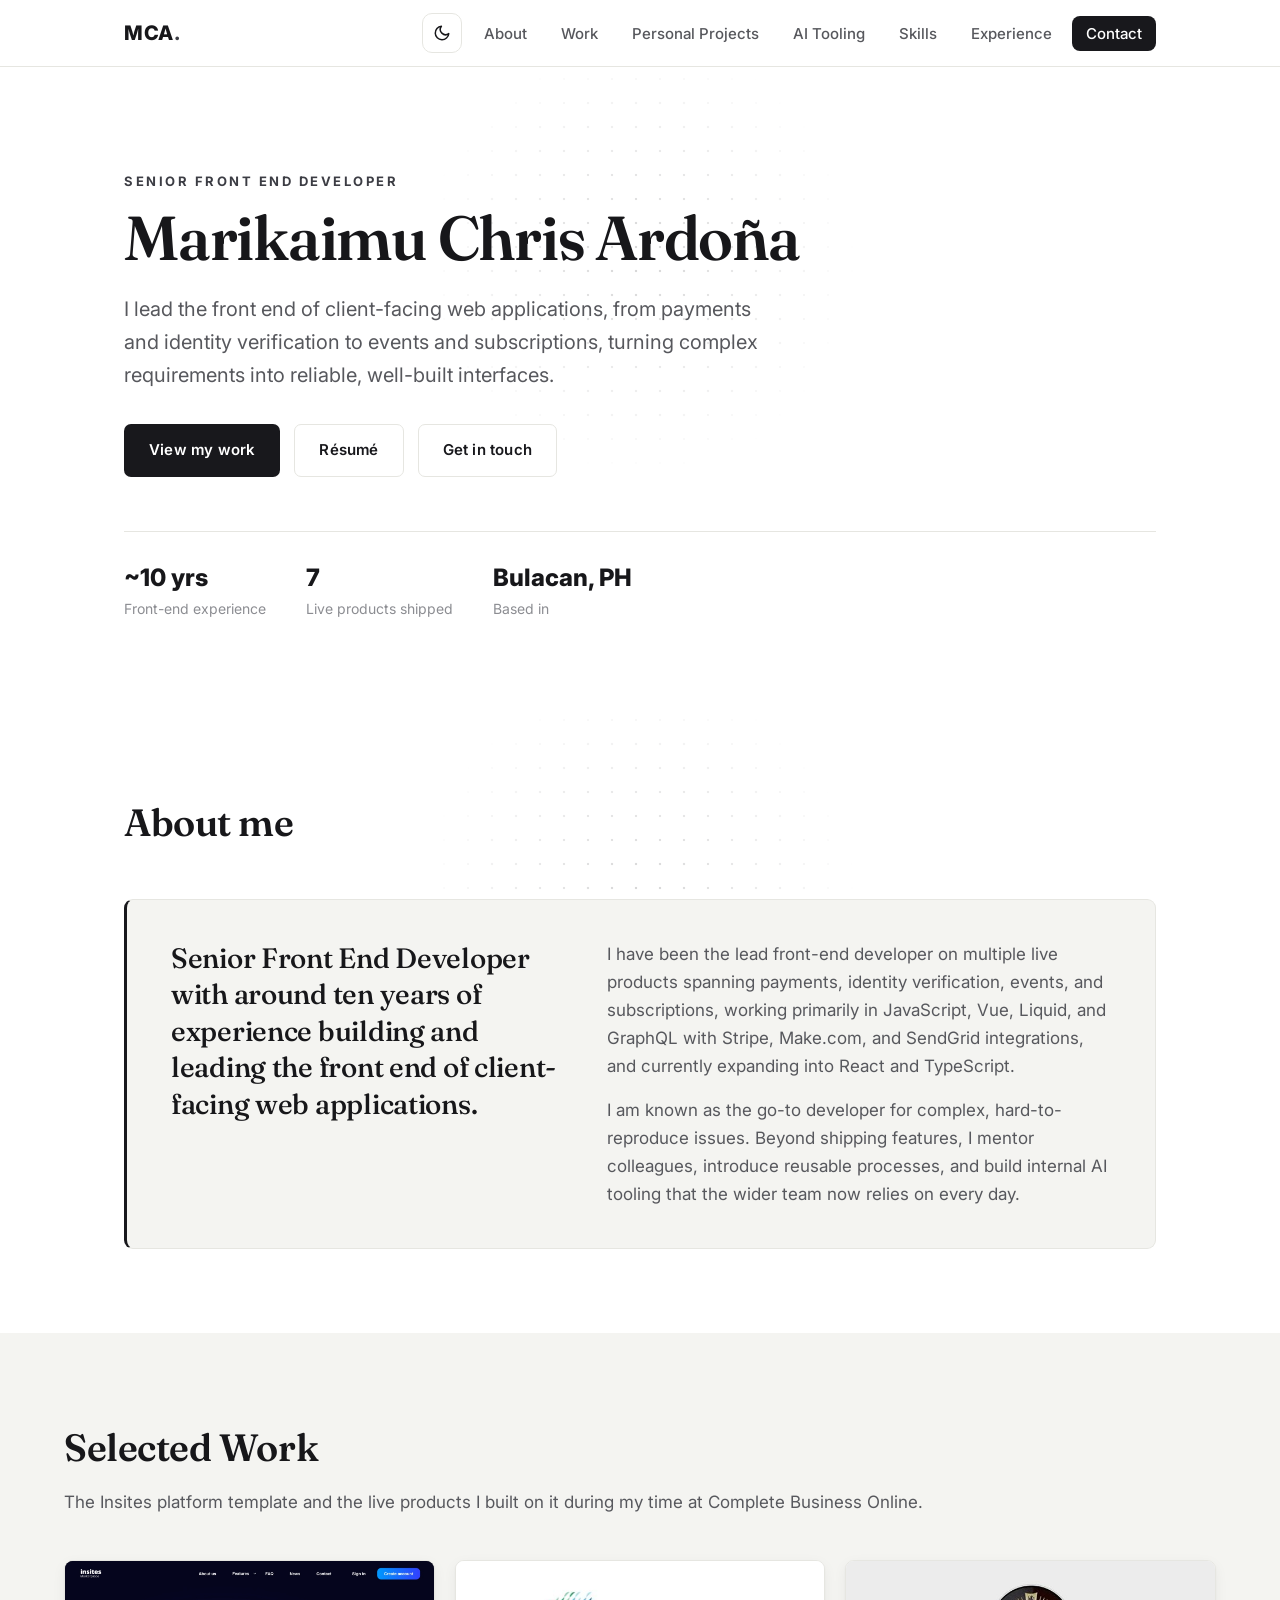
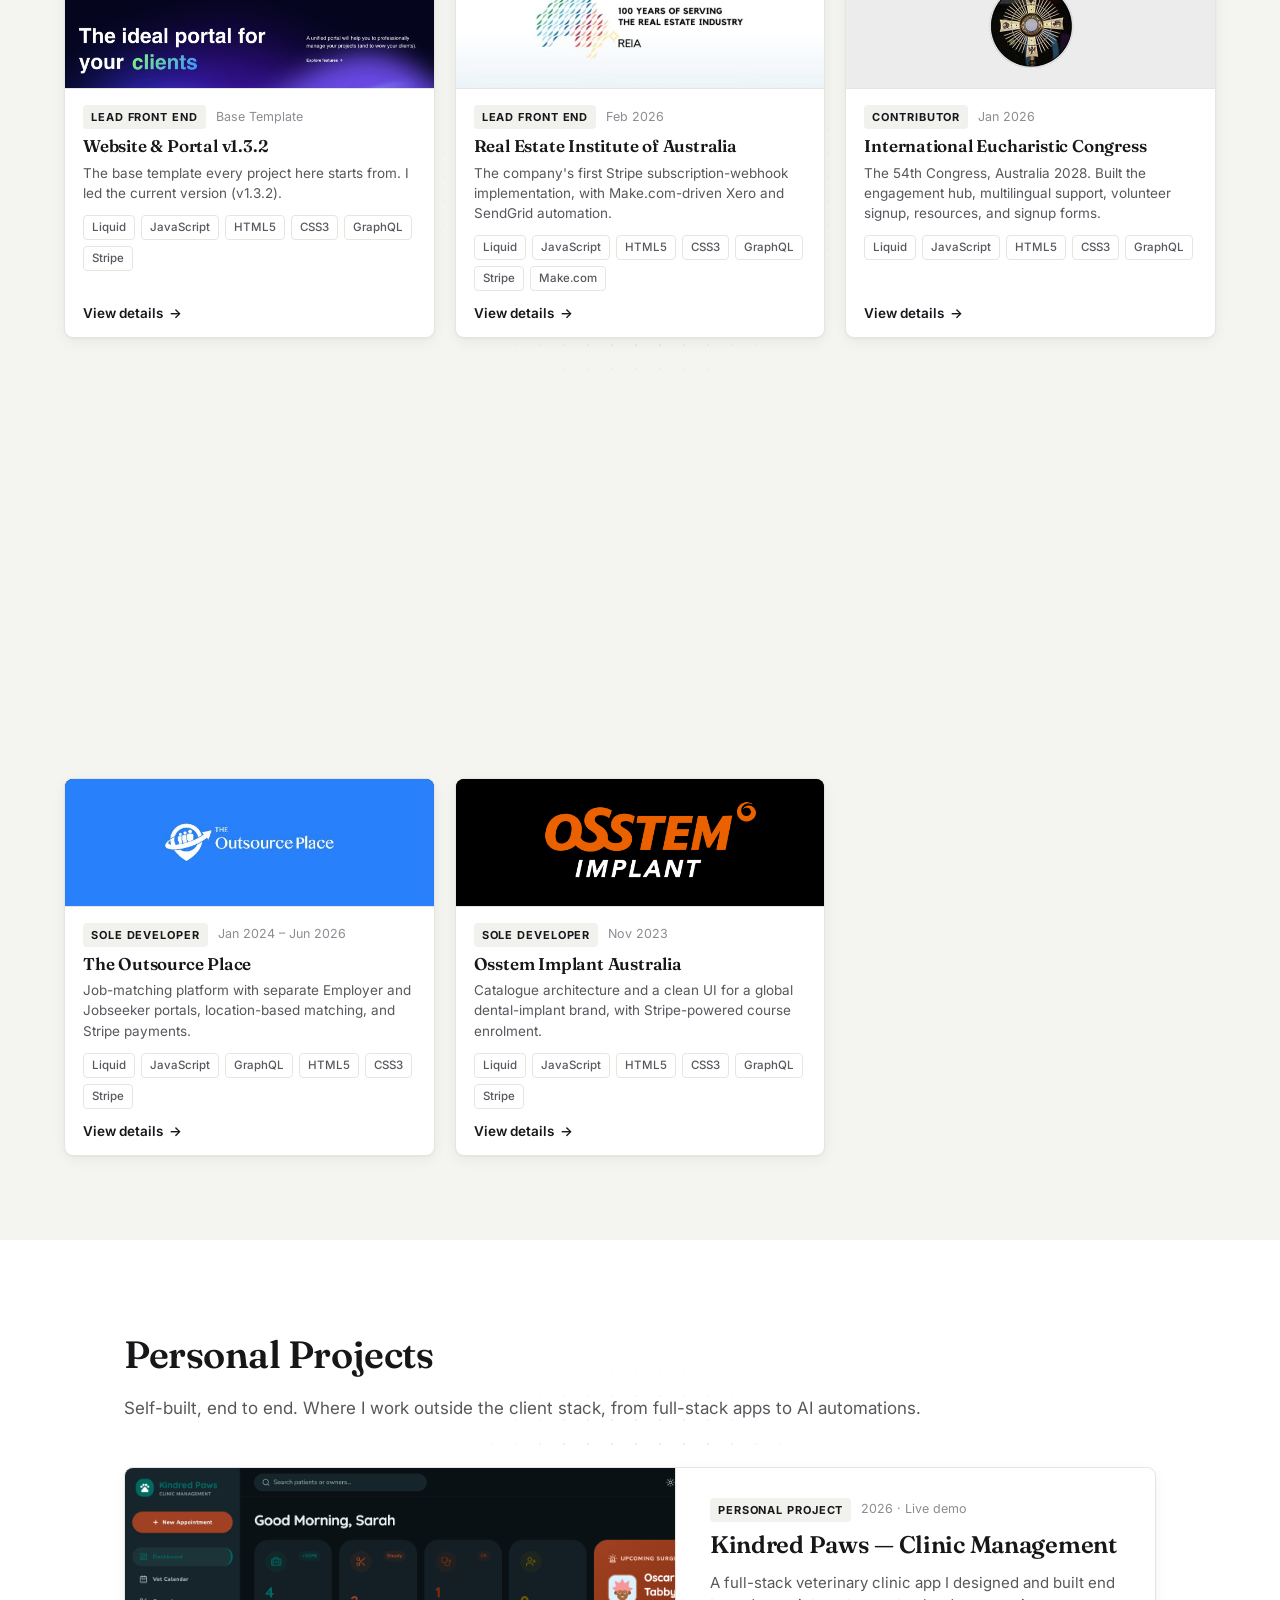
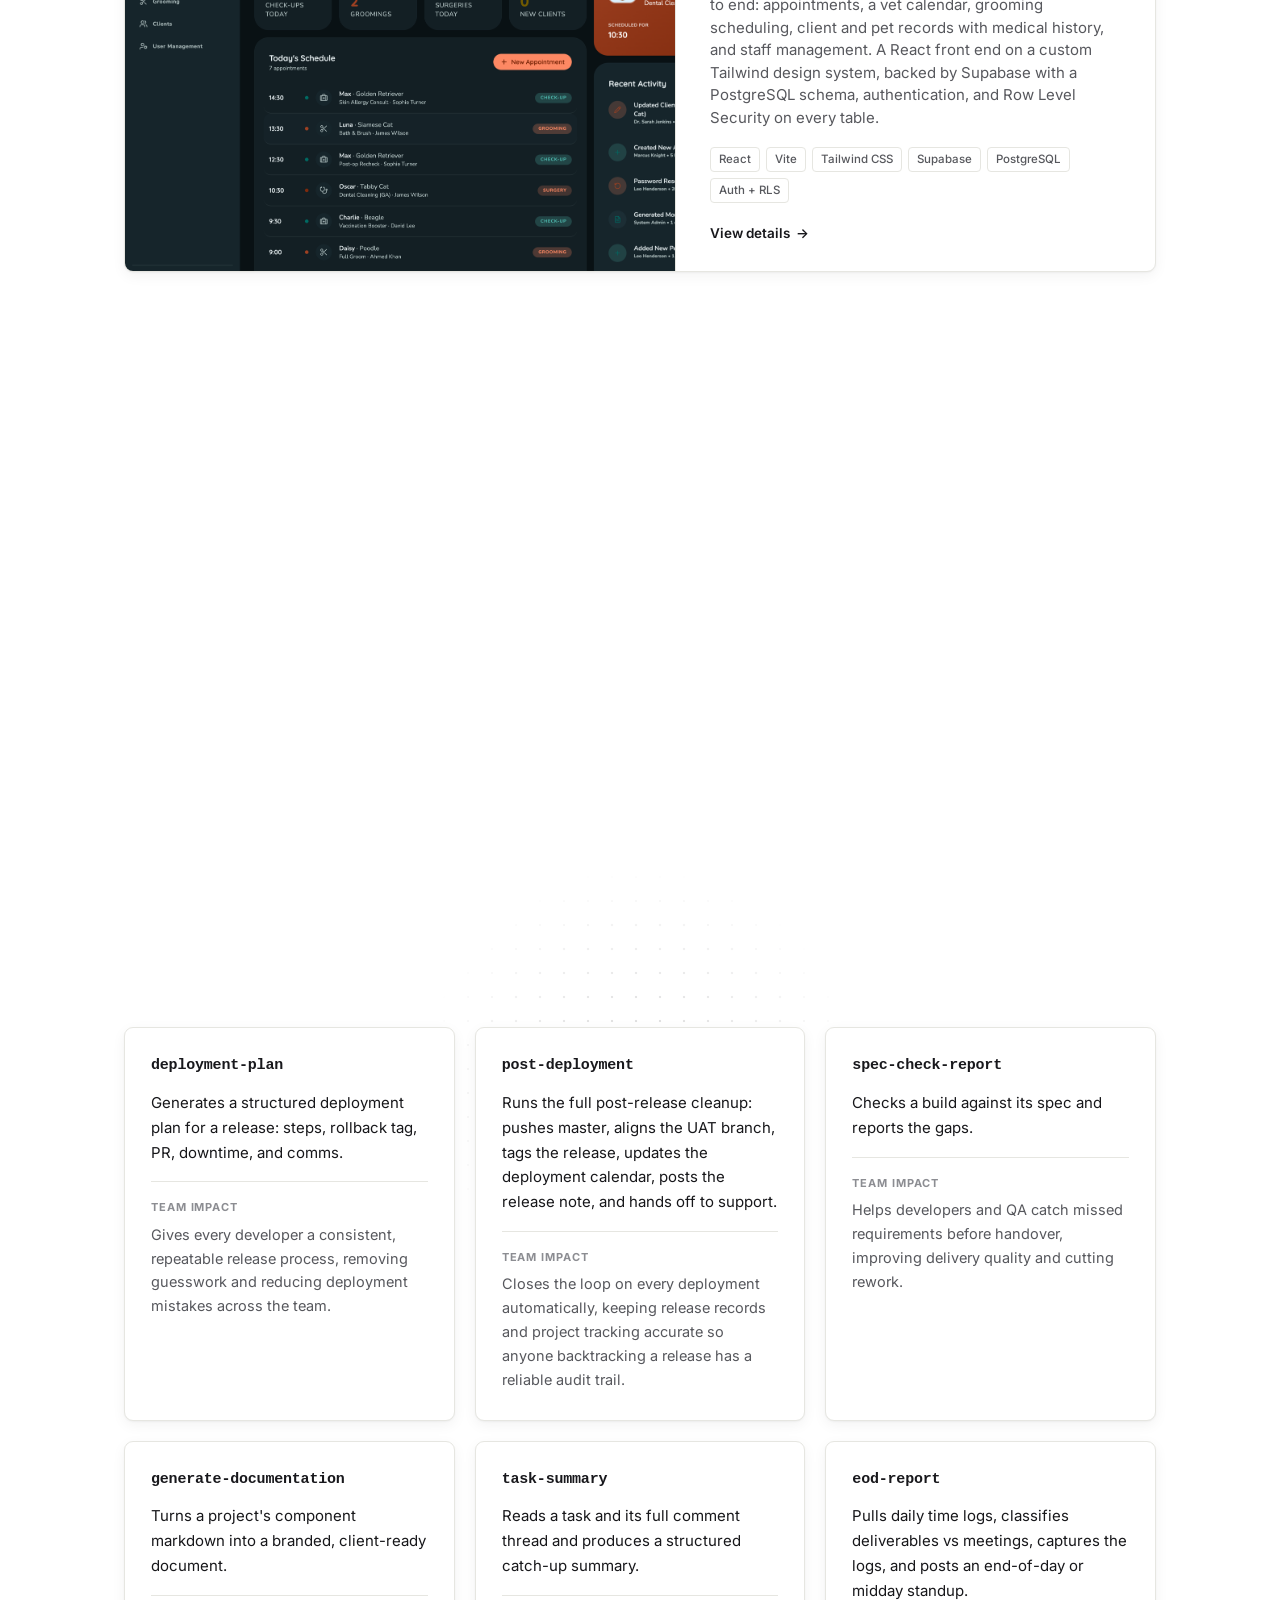
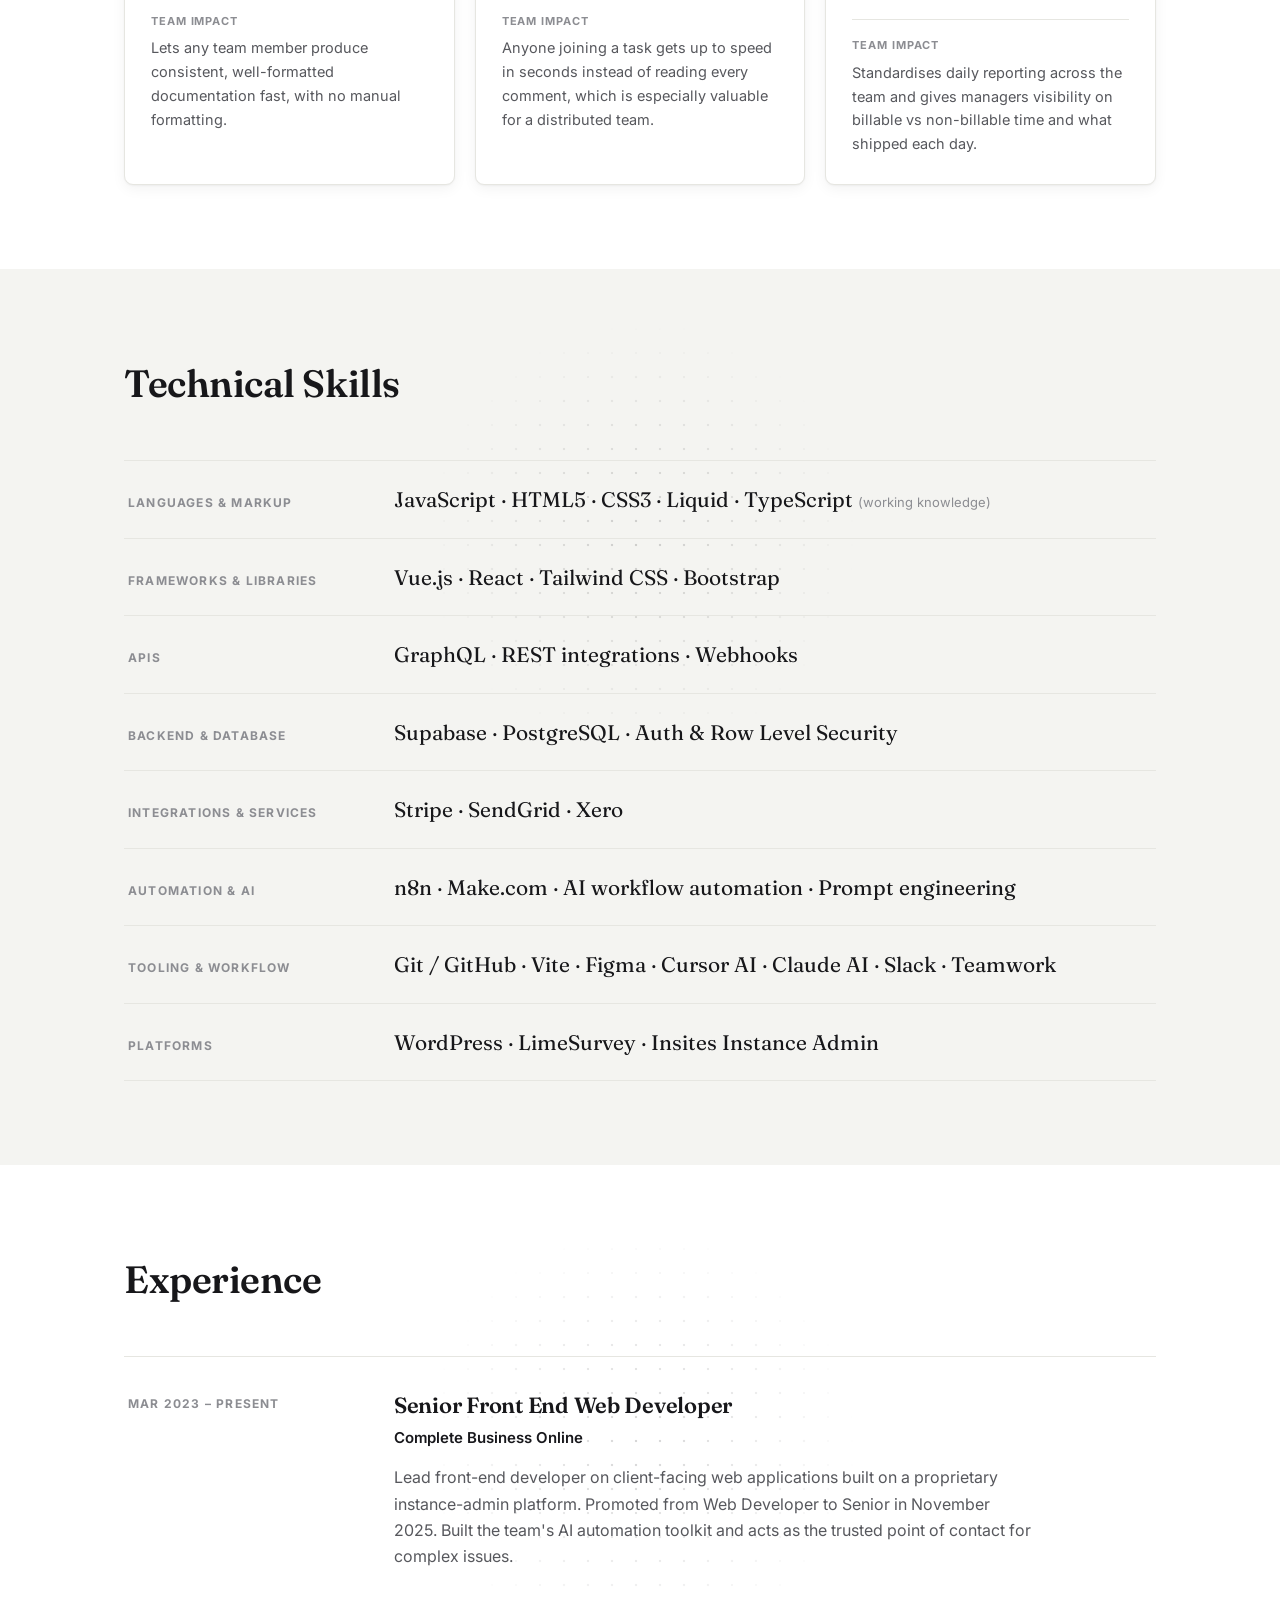
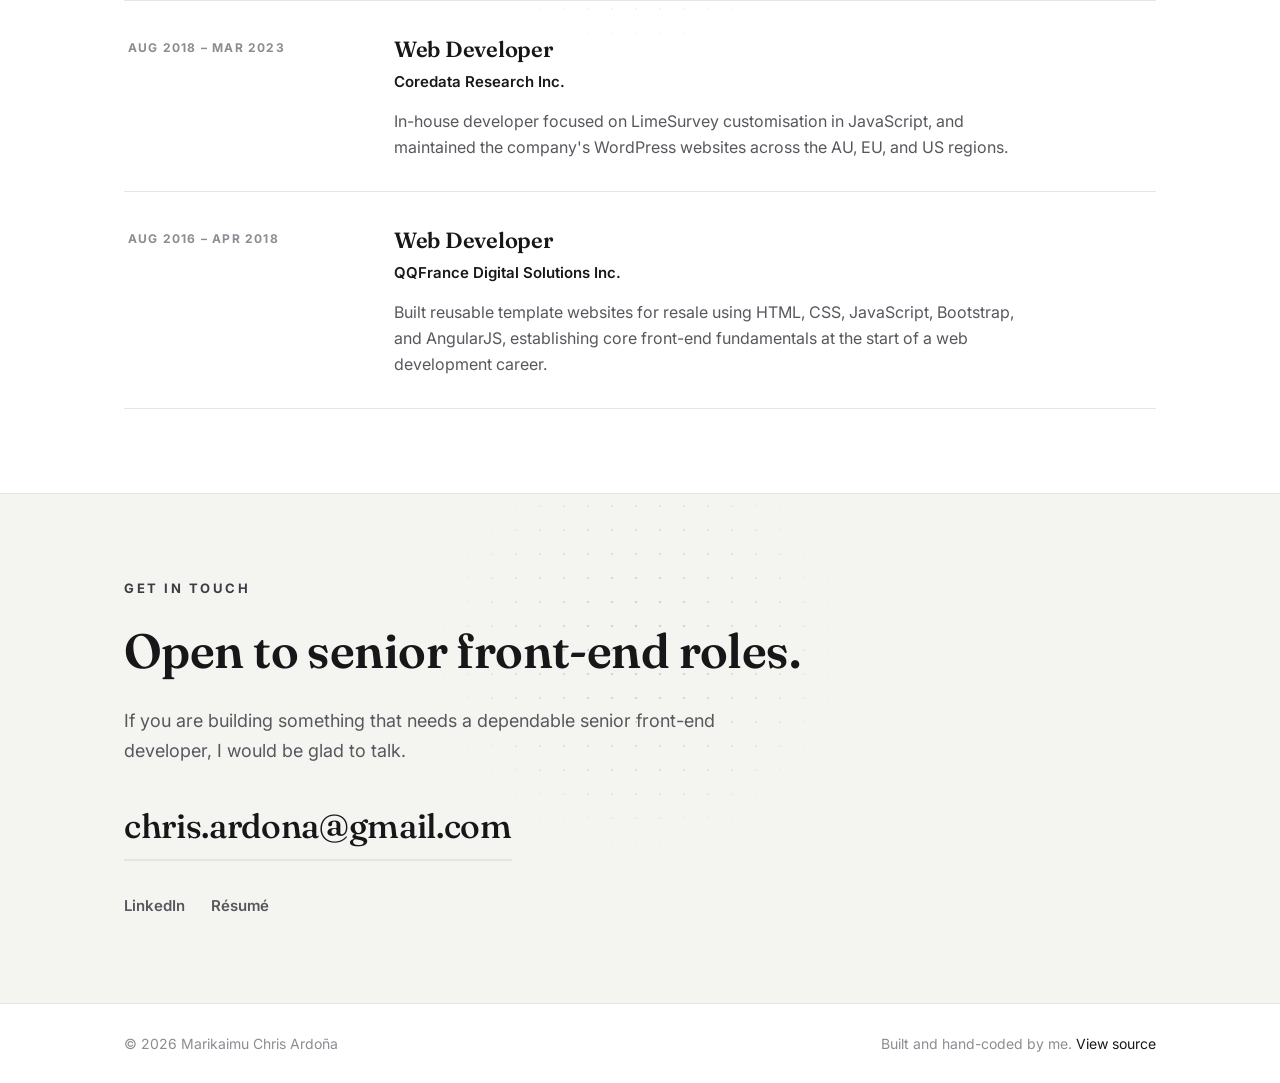
==== commit 73436622: "Reframe Job-Hunt Copilot copy around the engineering, not personal application use" ====
--- a/index.html
+++ b/index.html
@@ -348,7 +348,7 @@
               <span class="project-date">2026</span>
             </div>
             <h3 class="project-title">Job-Hunt Copilot</h3>
-            <p class="project-blurb">An n8n automation that reads a job posting, scores the real fit against my r&eacute;sum&eacute; with AI, and drafts a tailored intro in my voice, then shows it on screen, emails it, and logs every run to a tracker.</p>
+            <p class="project-blurb">An end-to-end AI automation built in n8n: it analyses a job posting against a candidate profile and returns a structured fit assessment, a score backed by the matched strengths and gaps, delivered to a web view, email, and a Google Sheets tracker.</p>
             <ul class="project-tech">
               <li>n8n</li><li>Google Gemini</li><li>LangChain</li><li>Prompt engineering</li><li>Google Sheets</li><li>SMTP</li>
             </ul>
@@ -840,16 +840,16 @@
                 </div>
                 <h3 id="dlg-jobcopilot-t">Job-Hunt Copilot</h3>
                 <p>
-                  A workflow I built to take the grind out of job hunting. I paste a posting into a form and it
-                  returns an honest fit score, a breakdown of strengths and gaps, and a drafted cover-letter intro
-                  in my voice, shown on screen, emailed to me, and logged to a tracking sheet.
-                </p>
-                <p>
-                  Built in n8n: a form trigger feeds the posting and my r&eacute;sum&eacute; into Google Gemini through a
-                  LangChain chain with a structured-output parser, so the model returns clean, typed fields. The result
-                  fans out to a completion screen, an SMTP email, and a Google Sheets row. The prompt is tuned to score
-                  strictly and write without clich&eacute;s, real postings come back at 25, 55, and 60 out of 100, not
-                  flattering nonsense.
+                  An end-to-end AI automation I built to explore agent-style workflows in n8n. A job posting goes in
+                  through a form, and the workflow returns a structured fit assessment, a score backed by the specific
+                  strengths and gaps behind it, delivered to a web view, an email, and a Google Sheets tracker.
+                </p>
+                <p>
+                  Under the hood, a form trigger passes the posting and a candidate profile into Google Gemini through a
+                  LangChain chain with a structured-output parser, so the model returns clean, typed fields rather than
+                  free text. The result fans out to a completion screen, an SMTP email, and a Google Sheets row. The
+                  prompt is engineered to score strictly and honestly, real postings come back at 25, 55, and 60 out of
+                  100 rather than inflated, which keeps the assessment trustworthy.
                 </p>
                 <ul class="project-tech">
                   <li>n8n</li><li>Google Gemini</li><li>LangChain</li><li>Structured output</li><li>Prompt engineering</li><li>Google Sheets</li><li>SMTP</li>
